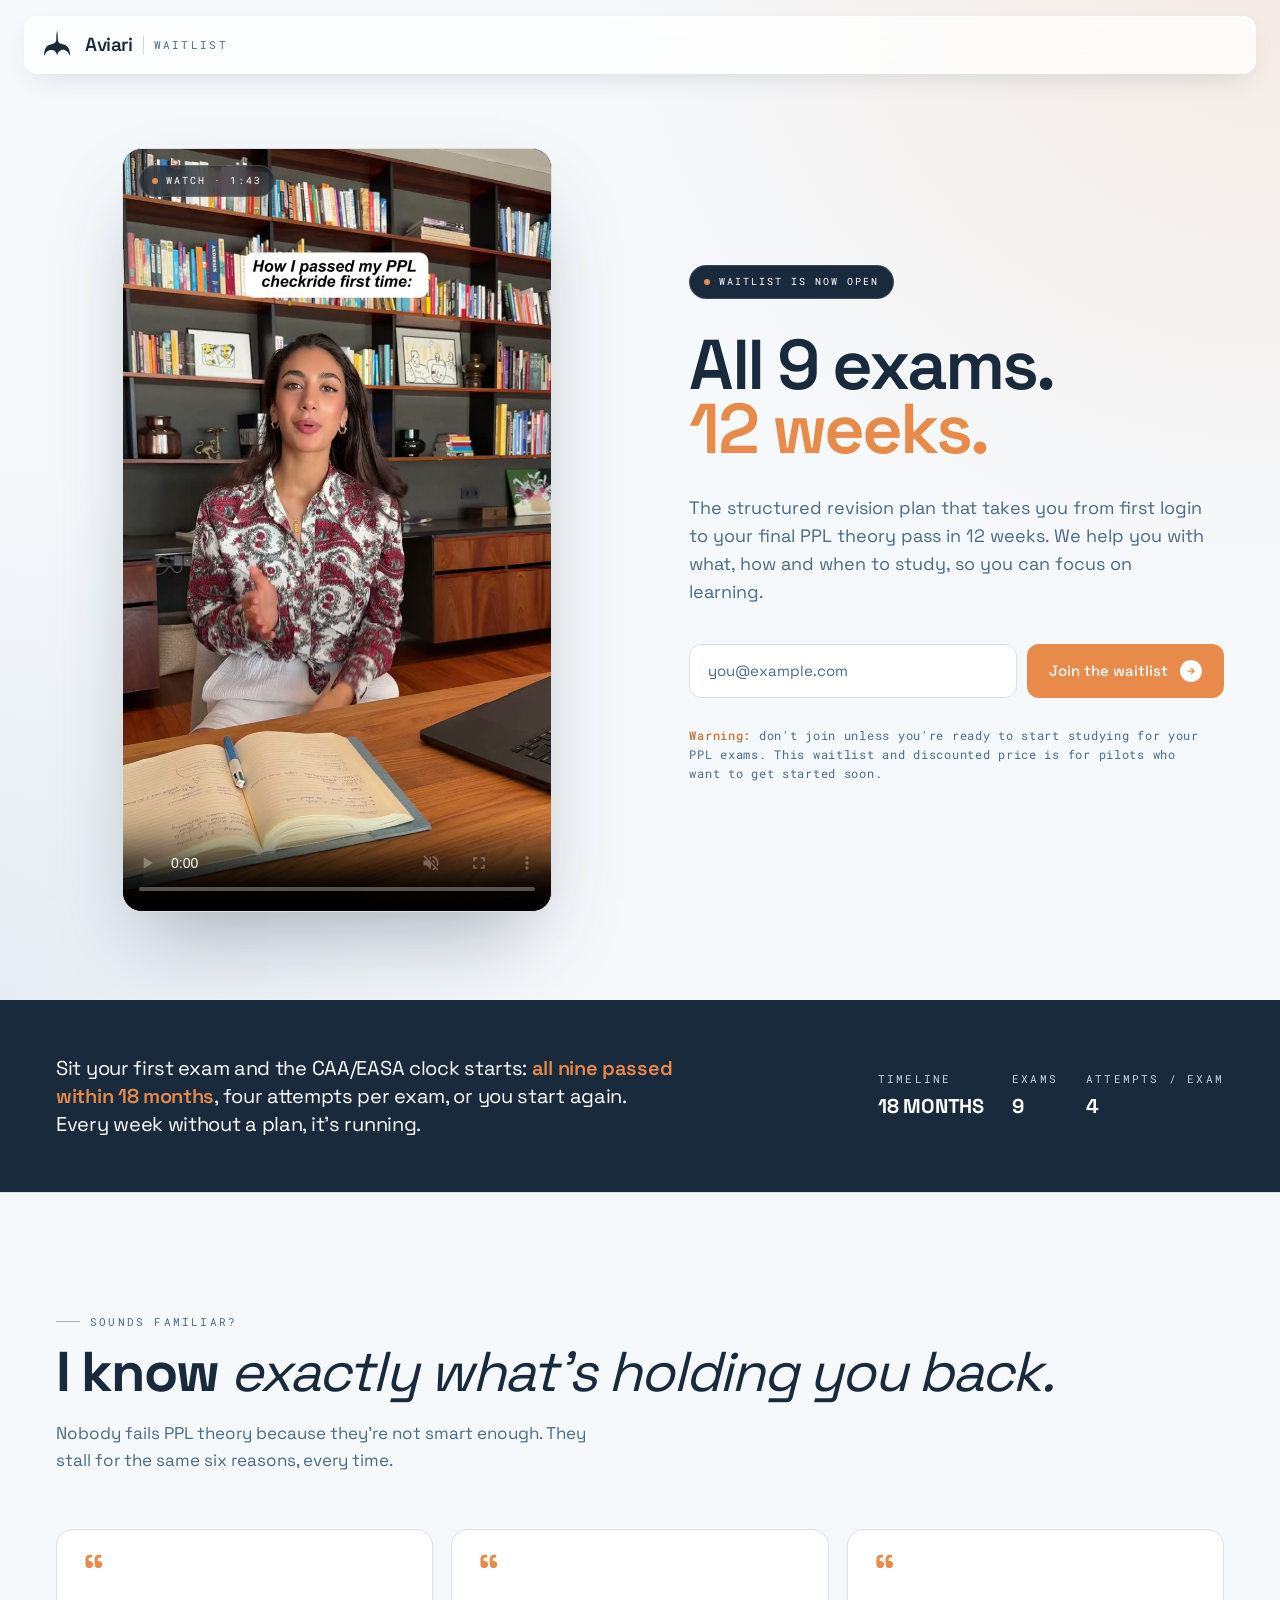
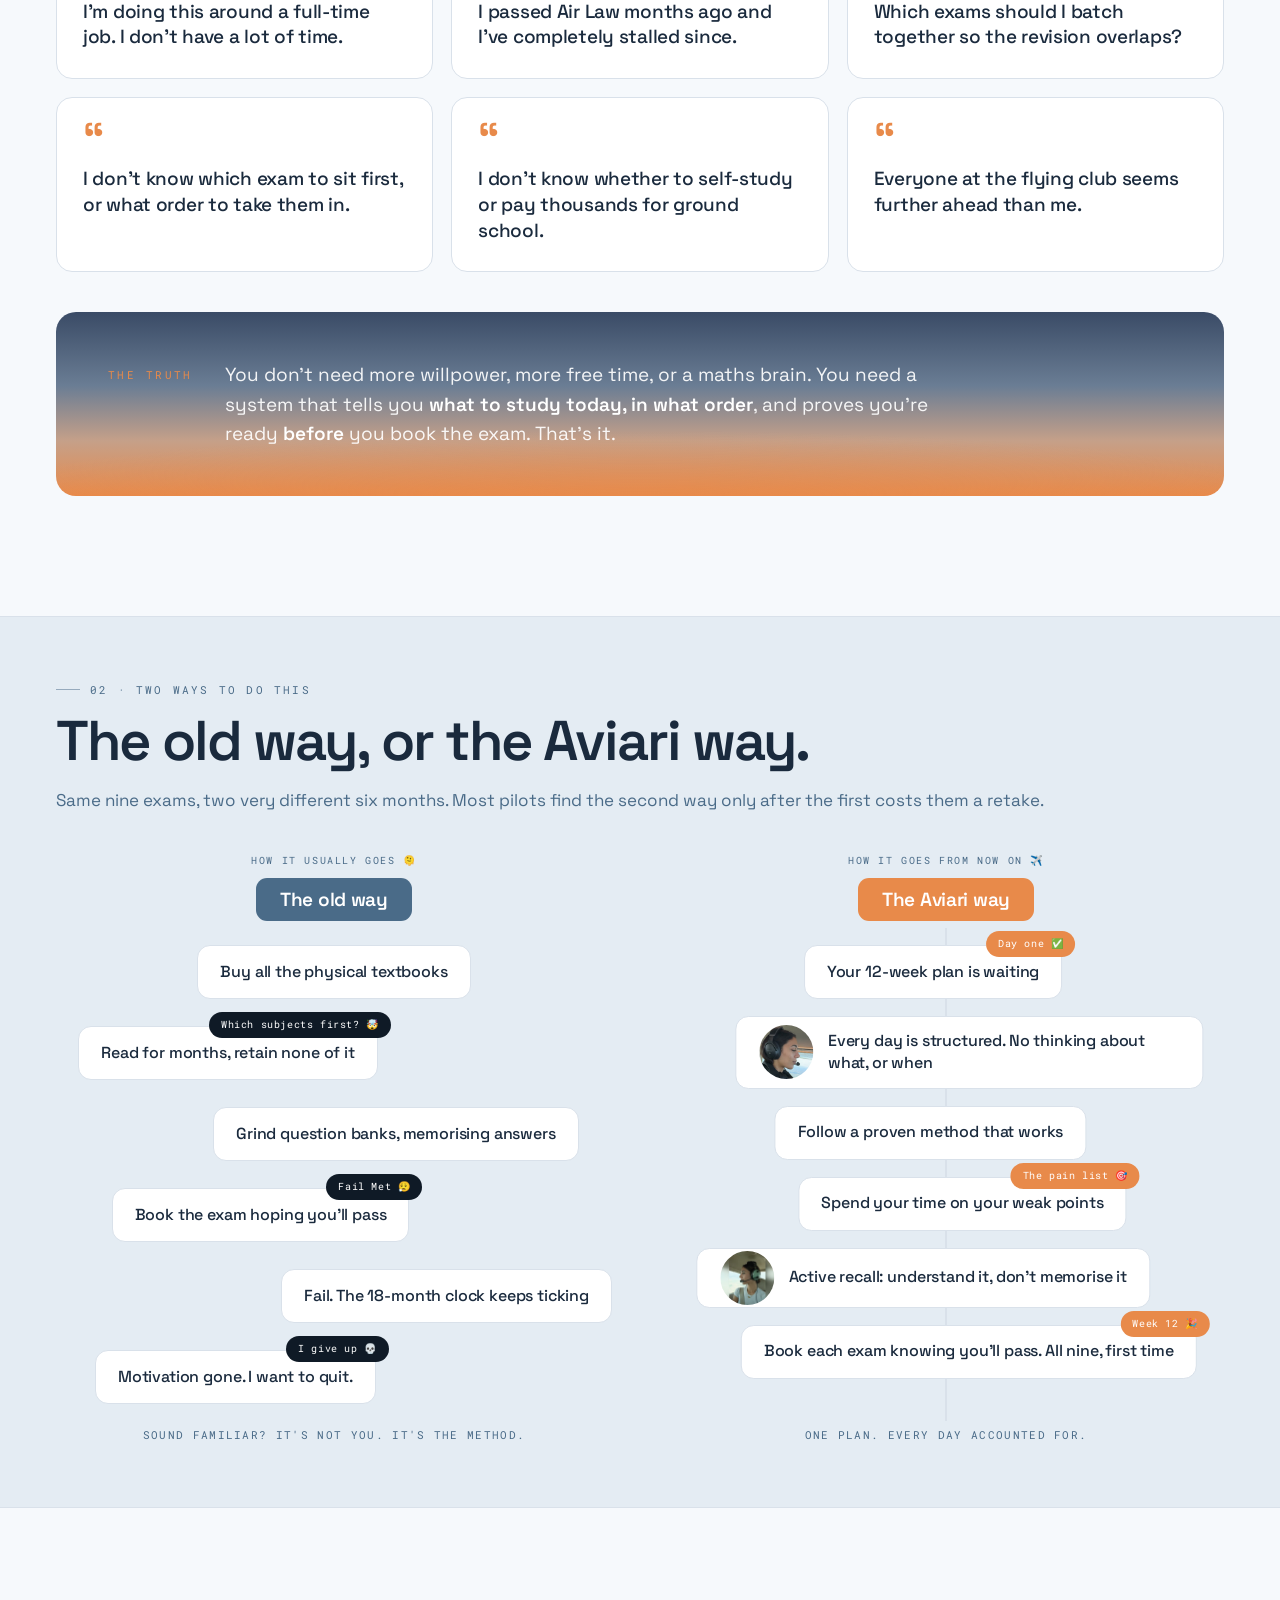
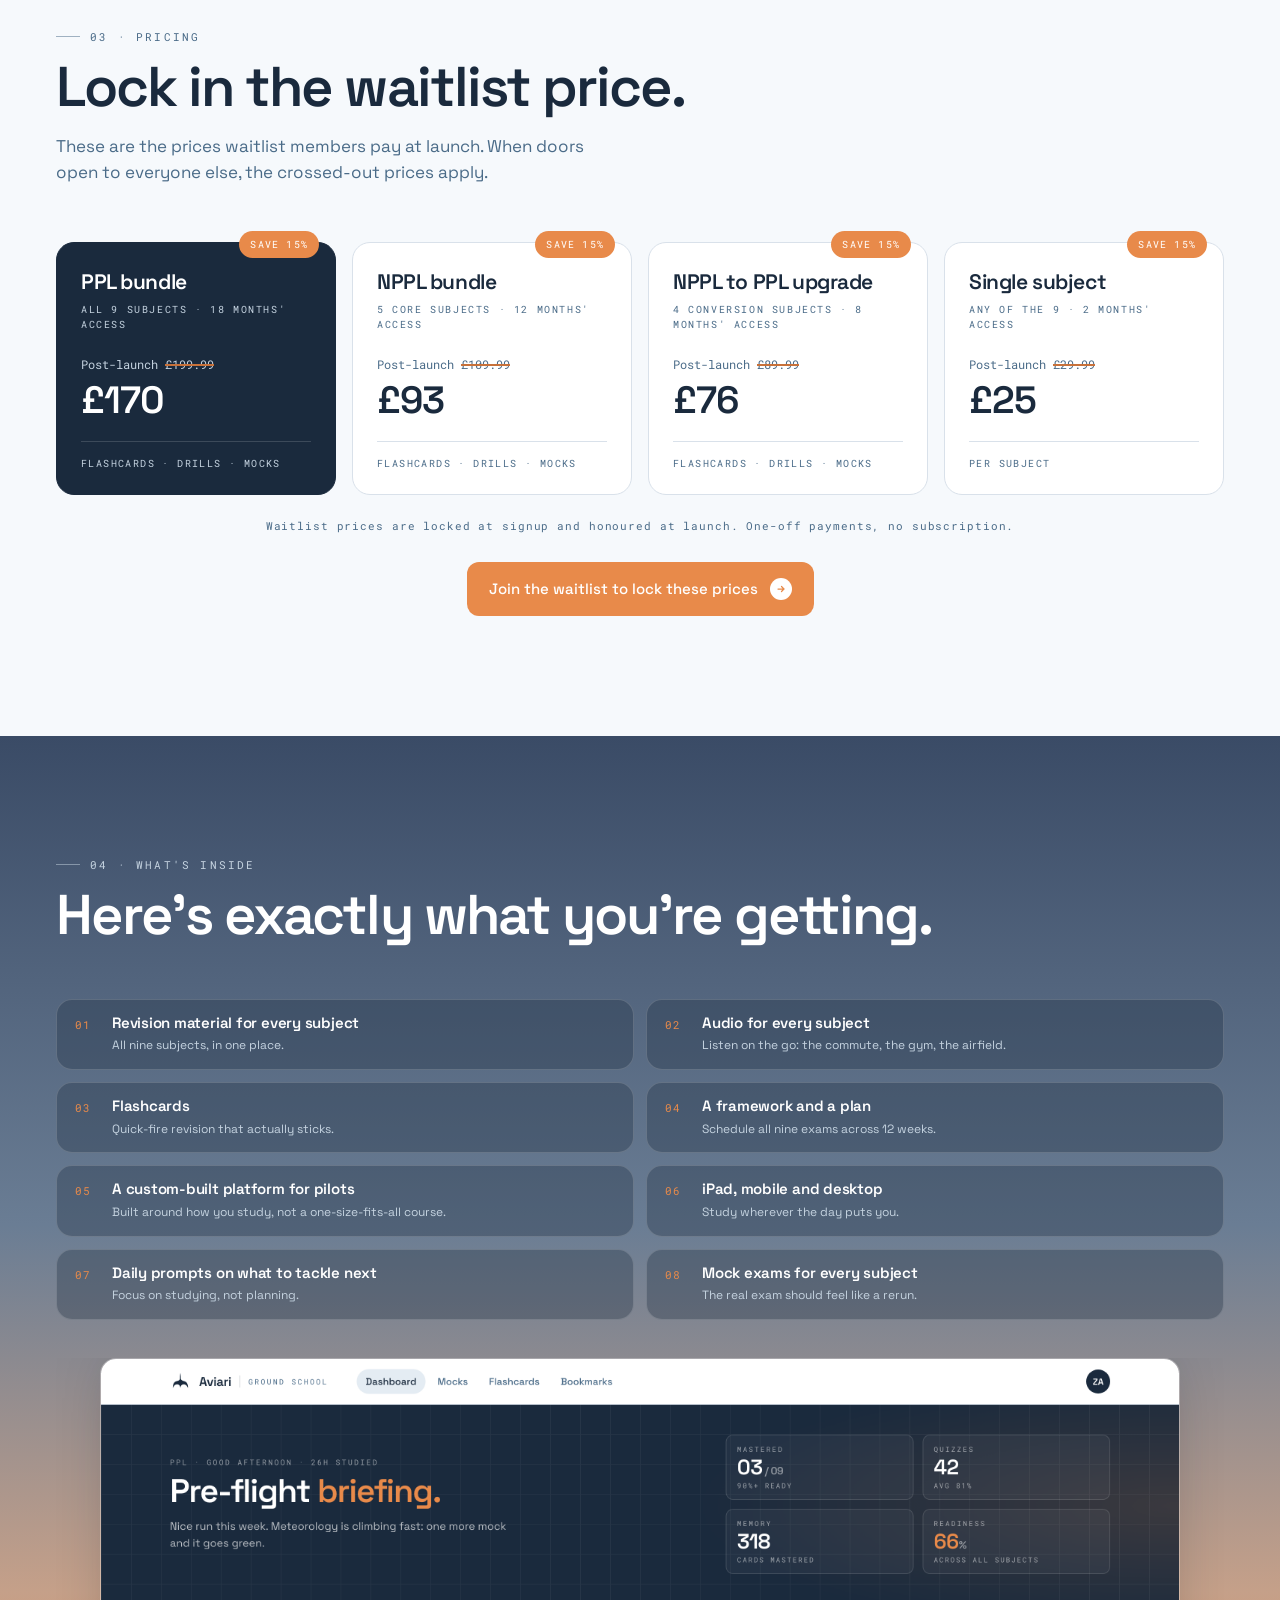
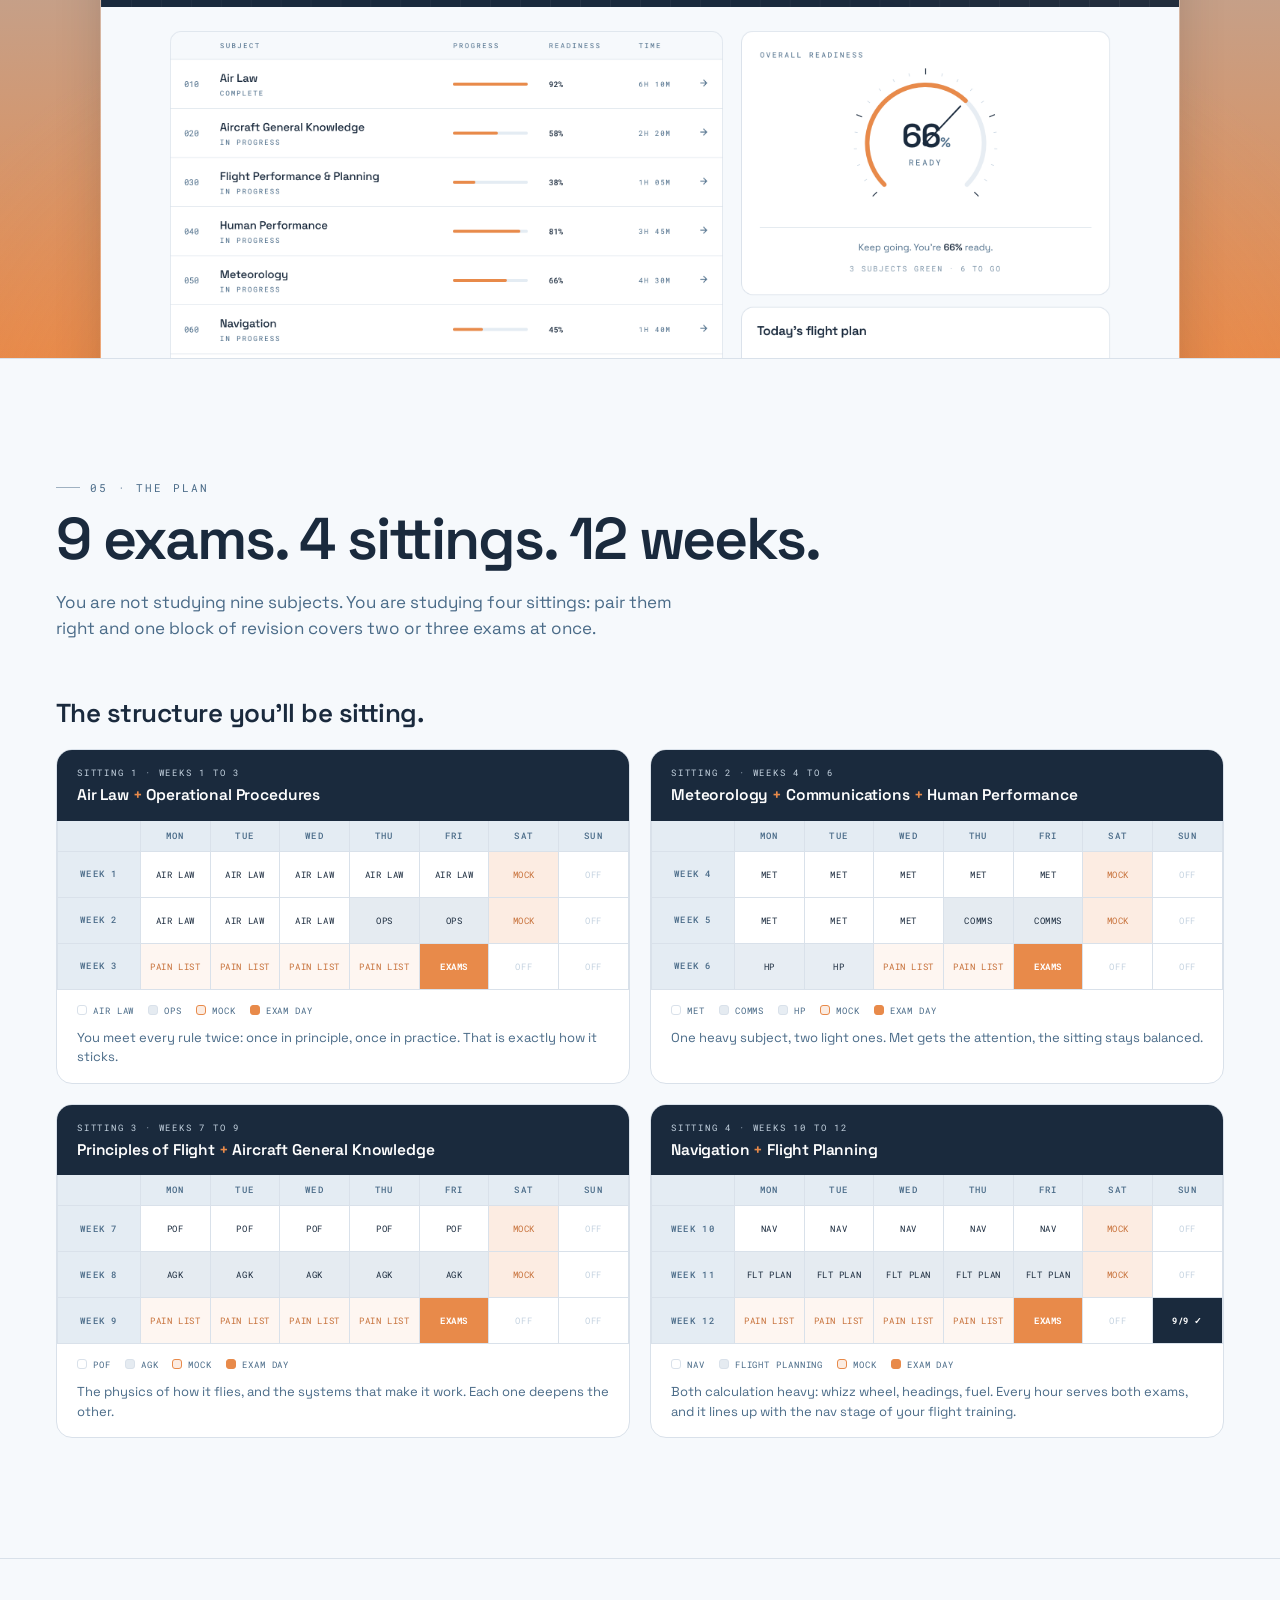
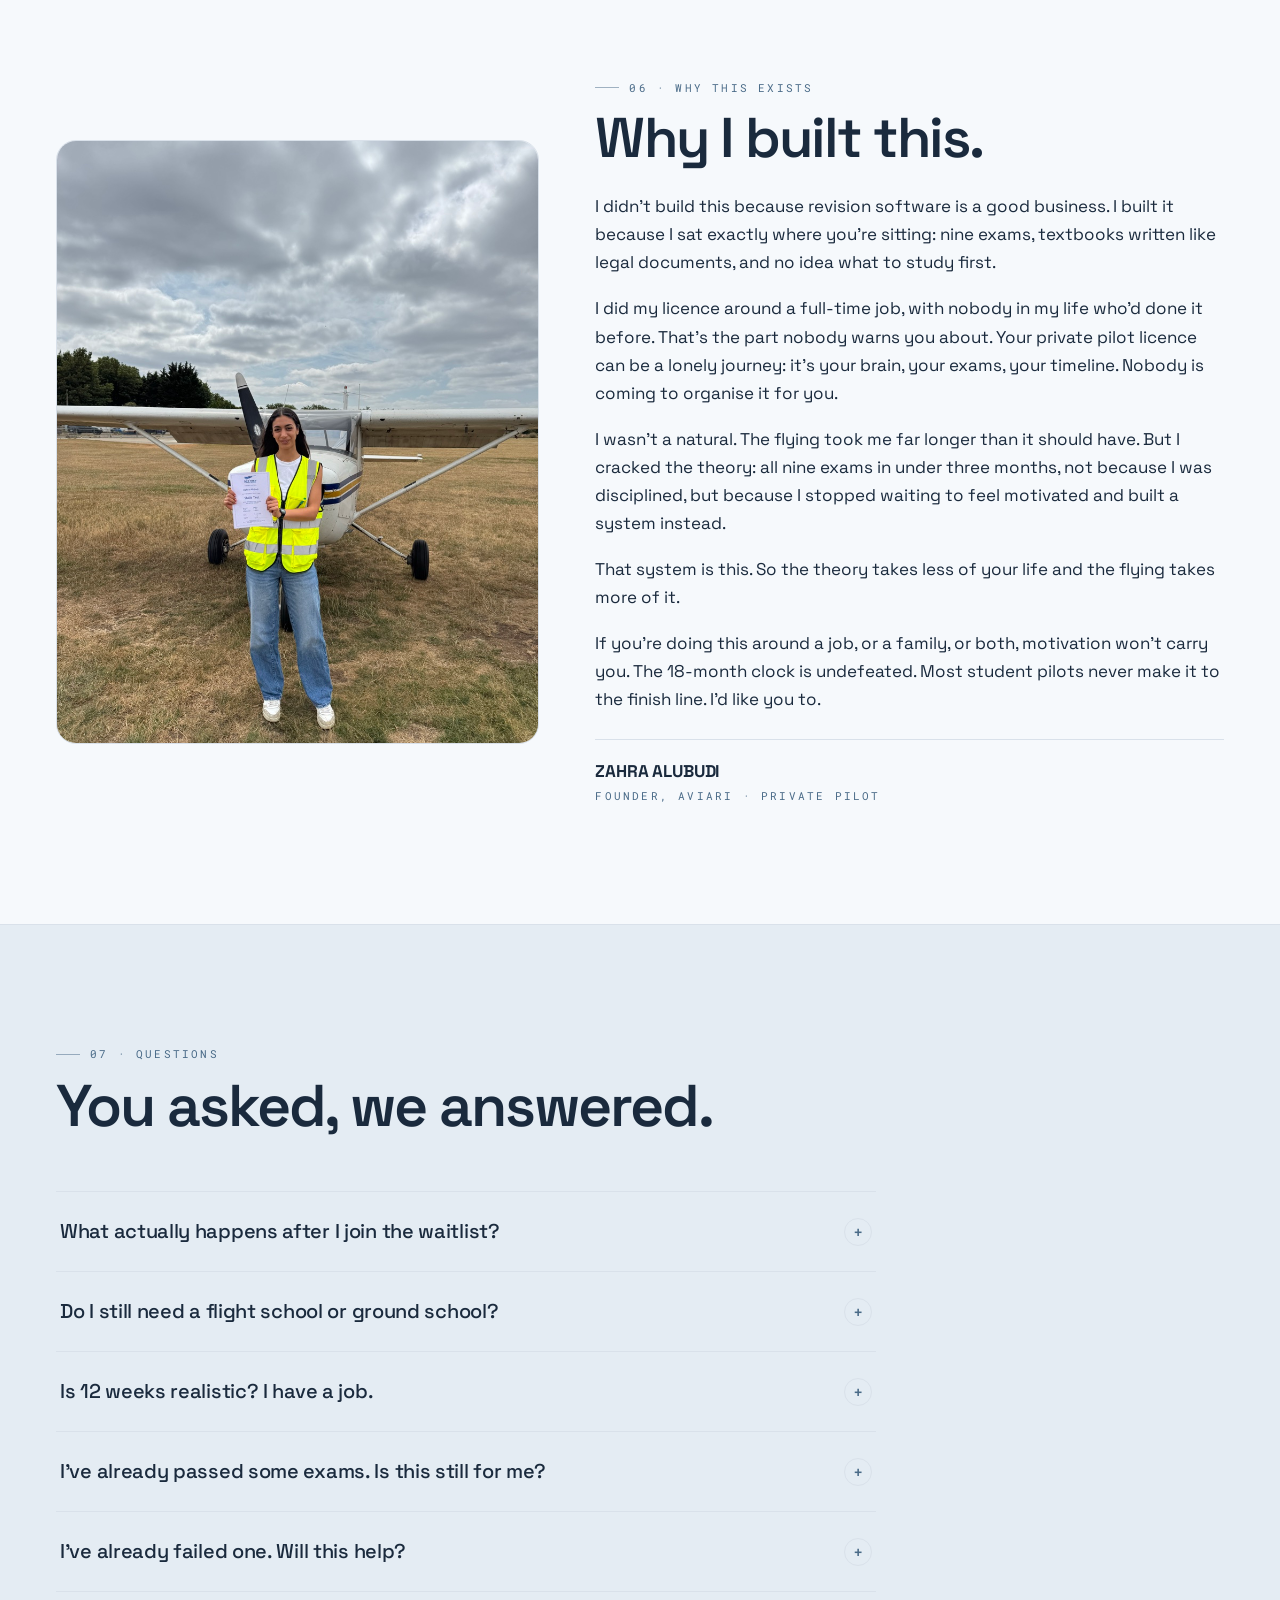
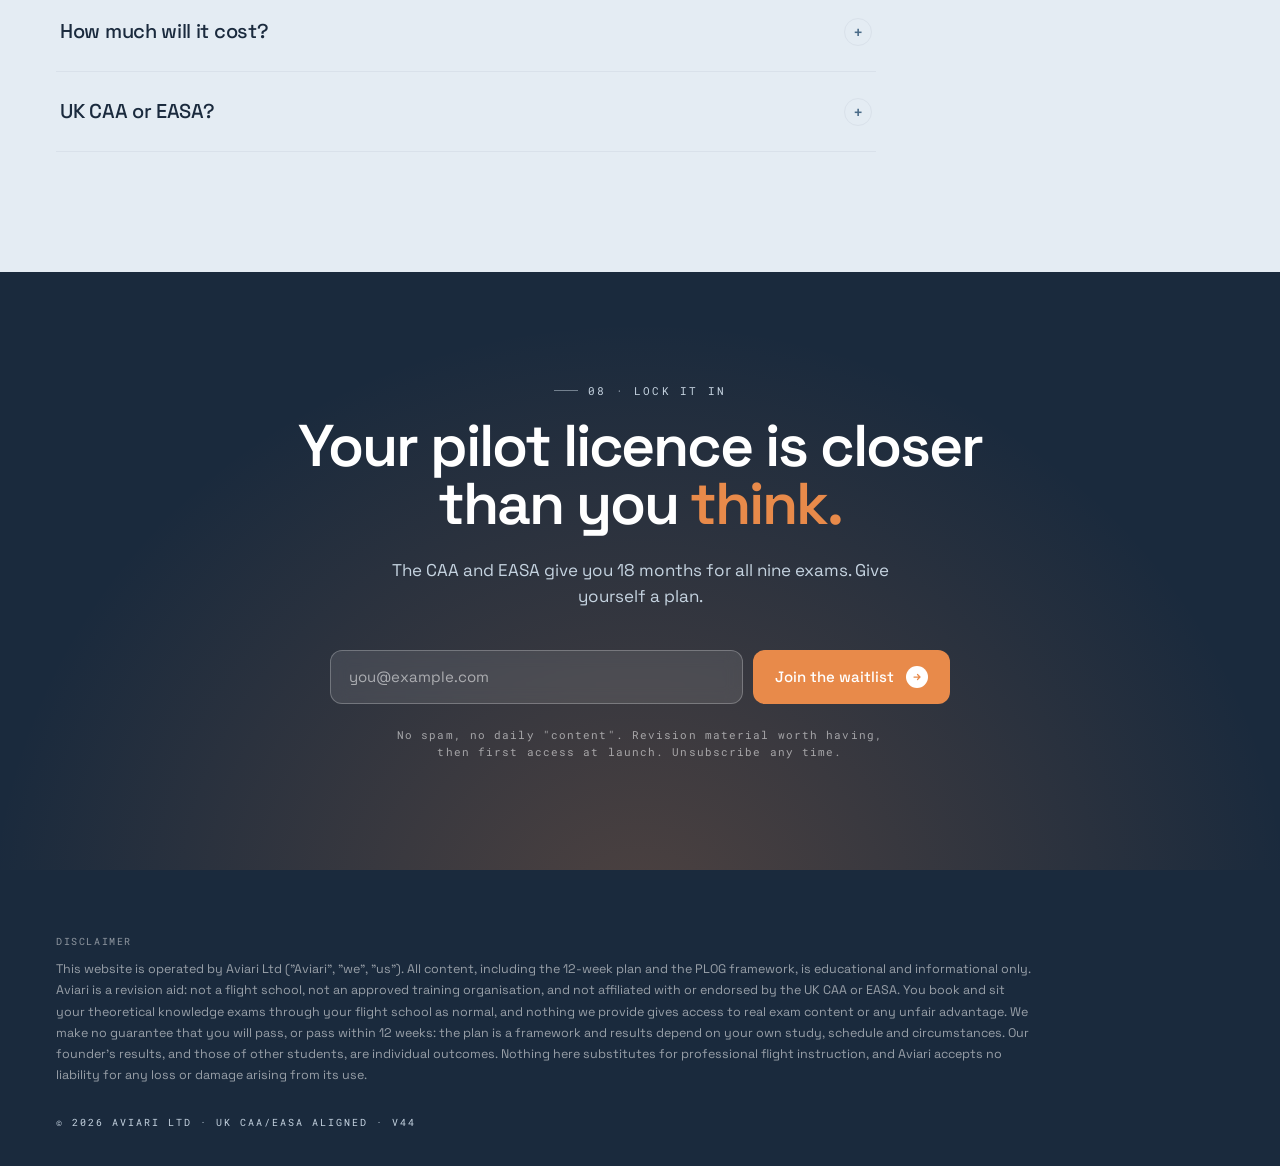
==== index.html @ 76894f2f "v44: live counter fetched from /api/waitlist/count Co-Authored-By: Claude Fable 5 <noreply@anthropic" ====
<!doctype html>
<html lang="en-GB">
<head>
<meta charset="utf-8"/>
<meta name="viewport" content="width=device-width,initial-scale=1"/>
<title>Aviari Waitlist · All 9 exams in 12 weeks</title>
<meta name="description" content="Join the Aviari waitlist. Pass all nine UK CAA PPL theory exams in twelve weeks with a structured plan. Founder pricing locked at signup."/>
<meta name="robots" content="noindex"/><!-- remove this line when you want the page discoverable -->
<link rel="preconnect" href="https://fonts.googleapis.com"/>
<link rel="preconnect" href="https://fonts.gstatic.com" crossorigin/>
<link href="https://fonts.googleapis.com/css2?family=Space+Grotesk:wght@400;500;600;700&family=Roboto+Mono:wght@400;500;700&display=swap" rel="stylesheet"/>
<link rel="stylesheet" href="landing.css"/>
<style>
  /* no sideways scroll, ever */
  html, body { overflow-x: hidden; max-width: 100%; }

  /* ---------------- Hero · video left, signup right · light ---------------- */
  .hero-w {
    position: relative;
    margin: -76px 0 0;
    background: var(--paper);
    overflow: hidden;
    color: var(--ink);
  }
  .hero-w::before {
    content:''; position: absolute; inset: 0;
    background: radial-gradient(ellipse 55% 65% at 100% -5%, rgba(232,138,74,0.14), transparent 100%);
    pointer-events: none;
  }
  .hero-w::after {
    content:''; position: absolute; inset: 0;
    background: radial-gradient(ellipse 50% 60% at -5% 105%, rgba(197,211,224,0.4), transparent 100%);
    pointer-events: none;
  }
  .hero-w .wrap {
    position: relative; z-index: 1;
    padding-top: 150px; padding-bottom: 88px;
    display: grid; grid-template-columns: 1.05fr 1fr;
    gap: 72px; align-items: center;
    min-height: 720px;
  }

  /* left · video */
  .hero-video {
    position: relative;
    border-radius: 20px; overflow: hidden;
    border: 1px solid var(--line);
    background: #0e1622;
    box-shadow: 0 40px 80px -24px rgba(26,42,61,0.35);
    aspect-ratio: 9 / 16;
    max-width: 430px;
    justify-self: center;
    width: 100%;
  }
  .hero-video video {
    width: 100%; height: 100%; object-fit: cover; display: block;
  }
  .hero-video .vtag {
    position: absolute; left: 16px; top: 16px; z-index: 2;
    font-family: var(--f-mono); font-size: 10px; letter-spacing: 0.2em; text-transform: uppercase;
    color: white; background: rgba(14,22,34,0.65);
    -webkit-backdrop-filter: blur(8px); backdrop-filter: blur(8px);
    border: 1px solid rgba(255,255,255,0.15);
    padding: 7px 12px; border-radius: 999px;
    display: inline-flex; align-items: center; gap: 8px;
  }
  .hero-video .vtag i {
    width: 6px; height: 6px; border-radius: 50%; background: var(--flare);
    animation: blink 1.4s infinite; display: inline-block;
  }

  /* right · copy + form · pill matches the video's "Watch" tag */
  .hero-copy .crumb, .crumb-m {
    color: white; background: var(--deep);
    border: 1px solid rgba(255,255,255,0.15);
    padding: 8px 14px; border-radius: 999px;
    font-family: var(--f-mono); font-size: 10px; letter-spacing: 0.2em; text-transform: uppercase;
    display: inline-flex; gap: 9px; align-items: center;
  }
  .hero-copy .crumb i, .crumb-m i {
    width: 6px; height: 6px; border-radius: 50%; background: var(--flare);
    animation: blink 1.4s infinite; display: inline-block;
  }
  .crumb-m { display: none; }
  @keyframes blink { 50% { opacity: 0.3; } }
  .hero-copy h1 {
    font-family: var(--f-display); font-weight: 600;
    font-size: clamp(48px, 5.5vw, 84px);
    line-height: 0.92; letter-spacing: -0.04em;
    margin: 34px 0 0; color: var(--deep);
    text-wrap: balance;
  }
  .hero-copy h1 .accent { color: var(--flare); }
  .hero-copy .sub {
    margin-top: 32px; max-width: 520px;
    font-size: 18px; line-height: 1.55; color: var(--dusty);
  }
  .hero-copy .filter-line {
    margin-top: 28px; max-width: 520px;
    font-family: var(--f-mono); font-size: 12px; letter-spacing: 0.06em;
    line-height: 1.6; color: var(--dusty);
  }
  .hero-copy .filter-line b { color: var(--flare-deep); font-weight: 500; }
  /* light-hero form overrides (base .wl-form styles are for the dark final CTA) */
  .hero-w .wl-form input[type=email], .hero-w .wl-form input[type=text], .hero-w .wl-form select {
    background: white; border-color: var(--line); color: var(--ink);
  }
  .hero-w .wl-form input::placeholder { color: var(--dusty); }
  .hero-w .wl-form input:focus, .hero-w .wl-form select:focus { border-color: var(--flare); background: white; }
  .hero-w .wl-form .ok { color: var(--success); }

  /* signup form */
  .wl-form { display: flex; gap: 10px; margin-top: 38px; max-width: 560px; flex-wrap: wrap; }
  .wl-form input[type=email], .wl-form input[type=text], .wl-form select {
    font-family: var(--f-display); font-size: 15px;
    padding: 15px 18px; border-radius: 12px; border: 1px solid rgba(255,255,255,0.25);
    background: rgba(255,255,255,0.1); color: white; min-width: 0;
    -webkit-backdrop-filter: blur(8px); backdrop-filter: blur(8px);
    outline: none; transition: border-color 180ms var(--ease-drift), background 180ms var(--ease-drift);
  }
  .wl-form input::placeholder { color: rgba(255,255,255,0.55); }
  .wl-form input:focus, .wl-form select:focus { border-color: var(--flare); background: rgba(255,255,255,0.16); }
  .wl-form input[type=email] { flex: 1 1 240px; }
  .wl-form .btn { border: none; cursor: pointer; }
  .wl-form .ok {
    display: none; flex-basis: 100%;
    font-family: var(--f-mono); font-size: 12px; letter-spacing: 0.08em;
    color: #9fd8b4; padding-top: 4px;
  }
  .hero-copy .count-line {
    margin-top: 38px; padding-top: 24px;
    border-top: 1px solid var(--line);
    font-family: var(--f-mono); font-size: 11px; letter-spacing: 0.18em; text-transform: uppercase;
    color: var(--dusty);
  }
  .hero-copy .count-line b {
    font-family: var(--f-display); font-size: 20px; letter-spacing: -0.01em;
    color: var(--flare-deep); font-weight: 600; margin-right: 8px;
  }

  .h2-oneline { white-space: nowrap; font-size: clamp(32px, 4.6vw, 64px); }
  @media (max-width: 700px) {
    .h2-oneline { white-space: normal; font-size: clamp(34px, 9vw, 44px); }
    .faq-oneline { white-space: nowrap !important; font-size: clamp(24px, 8vw, 34px) !important; }
    .nav { display: none; }
    .hero-w .wrap { padding-top: 28px; }
    .hero-video .vtag { display: none; }
    .cta-wl { padding: 76px 0; }
    .cta-wl h2 { font-size: 33px; letter-spacing: -0.03em; line-height: 1.08; }
    .cta-wl h2 br { display: none; }
    .cta-wl p { font-size: 15px; margin-top: 18px; }
  }

  /* ---------------- Clock strip ---------------- */
  .clock {
    background: var(--deep); color: white; padding: 34px 0;
  }
  .clock .row { display: flex; gap: 40px; align-items: center; flex-wrap: wrap; justify-content: space-between; }
  .clock .msg { font-family: var(--f-display); font-size: 20px; letter-spacing: -0.015em; max-width: 620px; line-height: 1.4; }
  .clock .msg b { color: var(--flare); font-weight: 600; }
  .clock .rule {
    font-family: var(--f-mono); font-size: 11px; letter-spacing: 0.2em; text-transform: uppercase;
    color: var(--mist); display: flex; gap: 28px; flex-wrap: wrap;
  }
  .clock .rule b { color: white; font-family: var(--f-display); font-size: 20px; letter-spacing: -0.01em; display: block; margin-top: 4px; }

  /* ---------------- Objections ---------------- */
  .fears { display: grid; grid-template-columns: repeat(3, 1fr); gap: 18px; }
  .fear {
    background: white; border: 1px solid var(--line); border-radius: 16px;
    padding: 28px 26px;
    font-family: var(--f-display); font-size: 19px; font-weight: 500;
    letter-spacing: -0.015em; line-height: 1.35; color: var(--deep);
    position: relative;
  }
  .fear::before {
    content: '“'; display: block;
    font-size: 44px; line-height: 0.6; color: var(--flare);
    margin-bottom: 14px; font-weight: 600;
  }
  .truth {
    margin-top: 40px;
    background:
      radial-gradient(ellipse 90% 65% at 50% 110%, rgba(232,138,74,0.55), transparent 70%),
      linear-gradient(180deg, #3a4b66 0%, #6a7d94 40%, #c5a089 70%, #e88a4a 100%);
    border-radius: 20px;
    padding: 48px 52px; color: white;
    display: grid; grid-template-columns: auto 1fr; gap: 32px; align-items: start;
    position: relative; overflow: hidden;
  }

  .truth .tag { font-family: var(--f-mono); font-size: 11px; letter-spacing: 0.22em; color: var(--flare); text-transform: uppercase; white-space: nowrap; padding-top: 6px; }
  .truth p { margin: 0; font-size: 19px; line-height: 1.55; color: rgba(255,255,255,0.92); max-width: 760px; position: relative; z-index: 1; }
  .truth p b { color: white; font-weight: 600; }

  /* ---------------- 12-week plan ---------------- */
  .plan { background: white; border: 1px solid var(--line); border-radius: 20px; overflow: hidden; }
  .plan .phead {
    display: flex; justify-content: space-between; align-items: center;
    padding: 22px 30px; border-bottom: 1px solid var(--line);
    font-family: var(--f-mono); font-size: 11px; letter-spacing: 0.2em; text-transform: uppercase; color: var(--dusty);
  }
  .plan .phead .o { color: var(--flare-deep); }
  .plan .rows { display: flex; flex-direction: column; }
  .plan .prow {
    display: grid; grid-template-columns: 130px 1fr auto; gap: 24px; align-items: center;
    padding: 20px 30px; border-top: 1px solid var(--line);
  }
  .plan .prow:first-child { border-top: none; }
  .plan .wk { font-family: var(--f-mono); font-size: 11px; letter-spacing: 0.18em; text-transform: uppercase; color: var(--flare-deep); }
  .plan .what { font-family: var(--f-display); font-size: 19px; font-weight: 500; letter-spacing: -0.015em; color: var(--deep); }
  .plan .what span { color: var(--dusty); font-weight: 400; font-size: 15px; display: block; margin-top: 2px; }
  .plan .exams { font-family: var(--f-mono); font-size: 10px; letter-spacing: 0.16em; text-transform: uppercase; color: var(--dusty); display: flex; gap: 8px; flex-wrap: wrap; justify-content: flex-end; }
  .plan .exams i {
    font-style: normal; padding: 6px 10px; border: 1px solid var(--line); border-radius: 999px;
  }
  .plan .exams i.pass { background: rgba(232,138,74,0.1); border-color: var(--flare); color: var(--flare-deep); }

  /* ---------------- Unlocks ---------------- */
  .unlock-head { max-width: 640px; }
  .progress-track {
    margin: 40px 0 28px; height: 8px; border-radius: 4px; background: var(--line);
    position: relative; overflow: visible;
  }
  .progress-track .fill {
    position: absolute; left: 0; top: 0; height: 100%; border-radius: 4px;
    background: linear-gradient(90deg, var(--flare-deep), var(--flare));
    transition: width 600ms var(--ease-settle);
  }
  .unlocks { display: grid; grid-template-columns: repeat(4, 1fr); gap: 16px; }
  .unlock {
    background: white; border: 1px solid var(--line); border-radius: 16px;
    padding: 24px 22px; display: flex; flex-direction: column; gap: 10px; min-height: 190px;
  }
  .unlock .at { font-family: var(--f-mono); font-size: 11px; letter-spacing: 0.2em; text-transform: uppercase; color: var(--flare-deep); display: flex; align-items: center; gap: 10px; }
  .unlock .at::before { content:''; width: 22px; height: 1px; background: var(--flare); }
  .unlock h3 { font-size: 20px; letter-spacing: -0.02em; margin: 0; }
  .unlock p { color: var(--dusty); font-size: 14px; line-height: 1.5; margin: 0; flex: 1; }
  .unlock .st {
    font-family: var(--f-mono); font-size: 10px; letter-spacing: 0.16em; text-transform: uppercase;
    padding-top: 12px; border-top: 1px solid var(--line); color: var(--dusty);
  }
  .unlock.hit { border-color: var(--flare); }
  .unlock.hit .st { color: var(--flare-deep); }
  .unlock-note {
    margin-top: 24px; font-family: var(--f-mono); font-size: 12px; letter-spacing: 0.04em;
    color: var(--dusty); line-height: 1.6;
  }

  /* ---------------- Founder note ---------------- */
  .founder {
    display: grid; grid-template-columns: 1fr 1.3fr; gap: 56px; align-items: center;
  }
  .founder .photo {
    border-radius: 20px; overflow: hidden; border: 1px solid var(--line);
    box-shadow: var(--e4); aspect-ratio: 4/5; background: var(--haze);
  }
  .founder .photo img { width: 100%; height: 100%; object-fit: cover; display: block; }
  .founder .note p { color: var(--deep); font-size: 17px; line-height: 1.65; margin: 0 0 18px; }
  .founder .note p.dim { color: var(--dusty); }
  .founder .sig {
    font-family: var(--f-mono); font-size: 11px; letter-spacing: 0.2em; text-transform: uppercase;
    color: var(--dusty); margin-top: 26px; padding-top: 18px; border-top: 1px solid var(--line);
  }
  .founder .sig b { color: var(--deep); display: block; font-family: var(--f-display); font-size: 17px; letter-spacing: -0.01em; margin-bottom: 3px; }

  /* ---------------- What you're getting · sunset gradient from MPA design system ---------------- */
  .s-dark.s-sunset {
    background:
      radial-gradient(ellipse 90% 65% at 50% 110%, rgba(232,138,74,0.55), transparent 70%),
      linear-gradient(180deg, #3a4b66 0%, #6a7d94 40%, #c5a089 70%, #e88a4a 100%);
    border-top: none;
  }
  .s-dark.s-sunset .get {
    background: rgba(26,42,61,0.32);
    border-color: rgba(255,255,255,0.16);
  }
  .gets { display: grid; grid-template-columns: 1fr 1fr; gap: 18px 20px; }
  .get {
    display: flex; gap: 20px; align-items: flex-start;
    background: rgba(255,255,255,0.04); border: 1px solid rgba(255,255,255,0.1);
    border-radius: 16px; padding: 28px 28px 26px;
  }
  .get .gn { font-family: var(--f-mono); font-size: 12px; letter-spacing: 0.14em; color: var(--flare); padding-top: 5px; flex-shrink: 0; }
  .get .gt {
    font-family: var(--f-display); font-size: 20px; font-weight: 600;
    letter-spacing: -0.015em; line-height: 1.25; color: white; margin: 0 0 9px;
  }
  .get p { margin: 0; color: var(--mist); font-size: 14.5px; line-height: 1.55; }

  /* what's-inside ALT B: blocks then a bottom-cropped image peek */
  .peek-section { padding-bottom: 0 !important; }
  .peek-section .gets { gap: 12px; }
  .peek-section .get { padding: 14px 18px; }
  .peek-section .get .gt { font-size: 15px; margin-bottom: 4px; }
  .peek-section .get p { font-size: 12px; }
  .peek-section .get .gn { font-size: 10.5px; padding-top: 3px; }
  .peek { margin-top: 38px; height: 600px; overflow: hidden; }
  .peek img {
    display: block; width: 100%; max-width: 1080px; margin: 0 auto;
    border-radius: 16px 16px 0 0; border: 1px solid rgba(255,255,255,0.25); border-bottom: none;
    box-shadow: 0 -20px 60px -30px rgba(15,26,38,0.5);
  }

  /* ---------------- Waitlist pricing ---------------- */
  .prices { display: grid; grid-template-columns: repeat(4, 1fr); gap: 16px; }
  .price-card {
    background: white; border: 1px solid var(--line); border-radius: 18px;
    padding: 26px 24px 22px; display: flex; flex-direction: column; gap: 4px;
    position: relative;
  }
  .price-card .off {
    position: absolute; top: -12px; right: 16px;
    font-family: var(--f-mono); font-size: 10px; letter-spacing: 0.12em; text-transform: uppercase;
    background: var(--flare); color: white; padding: 6px 11px; border-radius: 999px;
    box-shadow: var(--e2);
  }
  .price-card h3 { font-size: 21px; letter-spacing: -0.02em; margin: 0; }
  .price-card .who { font-family: var(--f-mono); font-size: 10px; letter-spacing: 0.16em; text-transform: uppercase; color: var(--dusty); margin-top: 4px; }
  .price-card .was {
    margin-top: 18px; font-family: var(--f-mono); font-size: 12px; color: var(--dusty);
  }
  .price-card .was s { text-decoration-color: var(--flare-deep); text-decoration-thickness: 1.5px; }
  .price-card .now { font-family: var(--f-display); font-weight: 600; font-size: 38px; letter-spacing: -0.03em; color: var(--deep); line-height: 1; margin-top: 4px; }
  .price-card .now span { font-size: 16px; color: var(--dusty); font-weight: 500; }
  .price-card .now-l { font-family: var(--f-mono); font-size: 9.5px; letter-spacing: 0.18em; text-transform: uppercase; color: var(--flare-deep); margin-top: 6px; }
  .price-card .meta {
    margin-top: 18px; padding-top: 14px; border-top: 1px solid var(--line);
    font-family: var(--f-mono); font-size: 10px; letter-spacing: 0.14em; text-transform: uppercase; color: var(--dusty);
  }
  .price-card.feat { background: var(--deep); border-color: var(--deep); }
  .price-card.feat h3, .price-card.feat .now { color: white; }
  .price-card.feat .who, .price-card.feat .was, .price-card.feat .meta { color: var(--mist); }
  .price-card.feat .meta { border-top-color: rgba(255,255,255,0.15); }
  .price-card.feat .now span { color: var(--mist); }
  .prices-note {
    margin-top: 22px; text-align: center;
    font-family: var(--f-mono); font-size: 11px; letter-spacing: 0.08em; color: var(--dusty); line-height: 1.7;
  }
  .prices-cta { display: flex; justify-content: center; margin-top: 26px; }

  /* ---------------- FAQ ---------------- */
  .faq-list { max-width: 820px; }
  .faq-list details {
    border-top: 1px solid var(--line); padding: 0;
  }
  .faq-list details:last-child { border-bottom: 1px solid var(--line); }
  .faq-list summary {
    cursor: pointer; list-style: none;
    display: flex; justify-content: space-between; align-items: center; gap: 24px;
    padding: 24px 4px;
    font-family: var(--f-display); font-size: 20px; font-weight: 500; letter-spacing: -0.015em; color: var(--deep);
  }
  .faq-list summary::-webkit-details-marker { display: none; }
  .faq-list summary .x {
    flex-shrink: 0; width: 28px; height: 28px; border-radius: 50%;
    border: 1px solid var(--line); display: grid; place-items: center;
    font-family: var(--f-mono); font-size: 14px; color: var(--dusty);
    transition: transform 200ms var(--ease-snap);
  }
  .faq-list details[open] summary .x { transform: rotate(45deg); border-color: var(--flare); color: var(--flare-deep); }
  .faq-list .a { padding: 0 4px 26px; color: var(--dusty); font-size: 15px; line-height: 1.65; max-width: 700px; }
  .faq-list .a b { color: var(--deep); }

  /* ---------------- Photo placeholder squares ---------------- */
  /* EDIT ME: every .ph is a slot for a real photo of a real person.
     Replace the whole <div class="ph">…</div> with <img src="…"> when you have the shot. */
  .ph {
    background: repeating-linear-gradient(45deg, var(--haze), var(--haze) 14px, #edf2f8 14px, #edf2f8 28px);
    border: 1.5px dashed var(--mist); border-radius: 12px;
    display: grid; place-items: center; text-align: center;
    color: var(--dusty); font-family: var(--f-mono); font-size: 10px;
    letter-spacing: 0.14em; text-transform: uppercase;
    padding: 14px; line-height: 1.8;
  }
  .ph.dark {
    background: repeating-linear-gradient(45deg, rgba(255,255,255,0.05), rgba(255,255,255,0.05) 14px, rgba(255,255,255,0.09) 14px, rgba(255,255,255,0.09) 28px);
    border-color: rgba(255,255,255,0.3); color: rgba(255,255,255,0.6);
  }
  .ava {
    width: 44px; height: 44px; border-radius: 50%; flex-shrink: 0;
    border: 1.5px dashed var(--mist); background: var(--haze);
    display: grid; place-items: center;
    font-family: var(--f-mono); font-size: 8px; letter-spacing: 0.1em;
    color: var(--dusty); text-transform: uppercase;
  }

  /* ---------------- Old way vs the plan ---------------- */
  .ways { display: grid; grid-template-columns: 1fr 1fr; gap: 56px; align-items: stretch; }
  .way { display: flex; flex-direction: column; }
  /* pill row: caption above pill, both centred, fixed structure so columns align */
  .way .pillrow {
    display: flex; flex-direction: column; justify-content: flex-end; align-items: center; gap: 10px;
    height: 68px; margin-bottom: 24px; text-align: center;
  }
  .way .pillcap {
    font-family: var(--f-mono); font-size: 10px; letter-spacing: 0.16em; text-transform: uppercase;
    color: var(--dusty);
  }
  .way .pill {
    display: inline-flex; align-items: center;
    height: 46px; padding: 0 24px; border-radius: 11px;
    font-family: var(--f-display); font-size: 19px; font-weight: 600; letter-spacing: -0.015em;
    color: white; white-space: nowrap;
  }
  .way.old .pill { background: var(--dusty); }
  .way.new .pill { background: var(--flare); }
  .way .bubbles {
    position: relative; display: flex; flex-direction: column; gap: 17px;
    flex: 1;
  }
  /* old column: extra air so the floating tags never kiss the bubble above */
  .way.old .bubbles { gap: 27px; }
  /* the timeline spine that strings the Aviari messages together */
  .way.new .bubbles::before {
    content:''; position: absolute; left: 50%; top: -17px; bottom: -17px; width: 2px;
    background: var(--line); transform: translateX(-50%);
  }
  /* text-message bubbles: width follows the text, like a chat thread */
  .bubble {
    background: white; border: 1px solid var(--line); border-radius: 13px;
    min-height: 54px; padding: 13px 22px; box-shadow: var(--e1);
    font-family: var(--f-display); font-size: 16px; font-weight: 500;
    letter-spacing: -0.01em; line-height: 1.4; color: var(--deep);
    width: fit-content; max-width: 84%; position: relative;
    display: flex; align-items: center; gap: 13px;
  }
  /* old column: scattered, like a mess of half-finished starts */
  .way.old .bubble:nth-child(1) { align-self: center; }
  .way.old .bubble:nth-child(2) { align-self: flex-start; margin-left: 4%; }
  .way.old .bubble:nth-child(3) { align-self: flex-end; margin-right: 6%; }
  .way.old .bubble:nth-child(4) { align-self: flex-start; margin-left: 10%; }
  .way.old .bubble:nth-child(5) { align-self: flex-end; }
  .way.old .bubble:nth-child(6) { align-self: flex-start; margin-left: 7%; }
  /* new column: strung on the spine, drifting like a chat thread */
  .way.new .bubble { align-self: center; z-index: 1; }
  .way.new .bubble:nth-child(odd) { transform: translateX(-5%); }
  .way.new .bubble:nth-child(even) { transform: translateX(5%); }
  .bubble .tag {
    position: absolute; top: -15px; right: -14px;
    background: var(--ink); color: white;
    font-family: var(--f-mono); font-size: 10px; letter-spacing: 0.06em;
    padding: 6px 12px; border-radius: 999px; white-space: nowrap; font-weight: 400;
    box-shadow: var(--e2);
  }
  .bubble .tag.g { background: var(--flare); }
  img.ava { width: 56px; height: 56px; margin: -12px 0; object-fit: cover; border: 1.5px solid white; box-shadow: var(--e2); border-radius: 50%; flex-shrink: 0; }
  .way .cap {
    margin-top: 22px; font-family: var(--f-mono); font-size: 11px; letter-spacing: 0.12em;
    text-transform: uppercase; color: var(--dusty); text-align: center;
  }
  /* ---------------- The 12-week sitting calendar (PLOG) ---------------- */
  .plog-cap {
    margin: 0 0 22px; font-family: var(--f-mono); font-size: 11px; letter-spacing: 0.14em;
    text-transform: uppercase; color: var(--flare-deep);
  }
  .cal-grid { display: grid; grid-template-columns: 1fr 1fr; gap: 20px; }
  .cal {
    background: white; border: 1px solid var(--line); border-radius: 16px;
    overflow: hidden; box-shadow: var(--e2);
  }
  .cal-top { background: var(--deep); color: white; padding: 16px 20px 15px; }
  .cal-top .wkr { font-family: var(--f-mono); font-size: 9px; letter-spacing: 0.2em; text-transform: uppercase; color: var(--mist); }
  .cal-top .m { font-family: var(--f-display); font-size: 15.5px; font-weight: 600; letter-spacing: -0.01em; margin-top: 5px; line-height: 1.35; }
  .cal-top .m span { color: var(--flare); }
  .cal table { width: 100%; border-collapse: collapse; table-layout: fixed; }
  .cal th {
    background: var(--haze); font-family: var(--f-mono); font-weight: 500;
    font-size: 9px; letter-spacing: 0.14em; text-transform: uppercase; color: var(--dusty);
    padding: 8px 0; border: 1px solid var(--line); border-top: none;
  }
  .cal th.wkh { width: 14.5%; }
  .cal td {
    border: 1px solid var(--line); height: 46px; vertical-align: middle;
    padding: 4px 3px; text-align: center;
    font-family: var(--f-mono); font-size: 8.5px; letter-spacing: 0.07em;
    text-transform: uppercase; color: var(--deep); overflow: hidden;
  }
  .cal td.sa { background: var(--info-bg); }
  .cal td.sb { background: rgba(197,211,224,0.45); }
  .cal td.sc { background: #e7edf3; }
  .cal td.grill { background: rgba(232,138,74,0.08); color: var(--flare-deep); }
  .cal td.mock { background: rgba(232,138,74,0.16); color: var(--flare-deep); }
  .cal td.exam { background: var(--flare); color: white; font-weight: 700; }
  .cal td.done { background: var(--deep); color: white; font-weight: 700; }
  .cal td.off { color: var(--mist); }
  .cal-foot { padding: 14px 20px 16px; display: flex; flex-direction: column; gap: 10px; }
  .cal-foot .legend {
    display: flex; gap: 14px; flex-wrap: wrap;
    font-family: var(--f-mono); font-size: 9px; letter-spacing: 0.1em; text-transform: uppercase; color: var(--dusty);
  }
  .legend i {
    width: 10px; height: 10px; border-radius: 3px; display: inline-block;
    margin-right: 6px; vertical-align: -1px; border: 1px solid var(--line);
  }
  .legend .la { background: var(--info-bg); }
  .legend .lb { background: rgba(197,211,224,0.45); }
  .legend .lc { background: #e7edf3; }
  .legend .lm { background: rgba(232,138,74,0.16); border-color: var(--flare); }
  .legend .le { background: var(--flare); border-color: var(--flare); }
  .cal-foot .why { color: var(--dusty); font-size: 13px; line-height: 1.5; margin: 0; }

  /* ---------------- A week on the plan ---------------- */
  .week {
    margin-top: 18px; background: white; border: 1px solid var(--line);
    border-radius: 20px; padding: 26px 30px;
  }
  .week .whead {
    display: flex; justify-content: space-between; align-items: center; flex-wrap: wrap; gap: 12px;
    font-family: var(--f-mono); font-size: 11px; letter-spacing: 0.2em; text-transform: uppercase; color: var(--dusty);
  }
  .week .whead .o { color: var(--flare-deep); }
  .week .days { display: grid; grid-template-columns: repeat(7, 1fr); gap: 10px; margin-top: 20px; }
  .day {
    border: 1px solid var(--line); border-radius: 12px; padding: 12px;
    min-height: 128px; display: flex; flex-direction: column; gap: 8px;
  }
  .day .d { font-family: var(--f-mono); font-size: 10px; letter-spacing: 0.16em; text-transform: uppercase; color: var(--deep); font-weight: 500; }
  .sess {
    border-radius: 8px; padding: 8px 10px;
    font-family: var(--f-mono); font-size: 9px; letter-spacing: 0.1em; text-transform: uppercase; line-height: 1.5;
  }
  .sess.lesson { background: var(--info-bg); color: var(--info); }
  .sess.drill { background: var(--haze); color: var(--dusty); }
  .sess.mock { background: rgba(232,138,74,0.14); color: var(--flare-deep); }
  .sess.live { background: var(--success-bg); color: var(--success); }
  .sess.rest { border: 1px dashed var(--line); color: var(--dusty); background: transparent; }

  /* ---------------- Human cards (dark) ---------------- */
  .s-dark { background: var(--deep); border-top: none; }
  .s-dark h2 { color: white; }
  .s-dark .sec-num { color: var(--mist); }
  .s-dark .sec-num::before { background: var(--mist); }
  .s-dark .lead { color: var(--mist); }
  .hgrid { display: grid; grid-template-columns: 1fr 1fr; gap: 20px; }
  .hcard {
    background: rgba(255,255,255,0.04); border: 1px solid rgba(255,255,255,0.1);
    border-radius: 20px; padding: 24px;
    display: flex; flex-direction: column; gap: 14px;
  }
  .hcard .ph { aspect-ratio: 16 / 10; }
  .hcard h3 { color: white; font-size: 25px; letter-spacing: -0.02em; margin: 8px 0 0; }
  .hcard .hsub { color: var(--mist); font-size: 15px; line-height: 1.5; margin: 0; }
  .hcard ul { list-style: none; margin: 4px 0 0; padding: 0; display: flex; flex-direction: column; gap: 10px; }
  .hcard li { display: flex; gap: 12px; align-items: baseline; color: var(--mist); font-size: 15px; line-height: 1.5; }
  .hcard li::before { content: '✓'; color: var(--flare); font-weight: 700; flex-shrink: 0; }

  /* ---------------- Faces wall ---------------- */
  .faces { display: grid; grid-template-columns: repeat(3, 1fr); gap: 18px; }
  .face {
    background: white; border: 1px solid var(--line); border-radius: 16px;
    padding: 20px; display: flex; flex-direction: column; gap: 14px;
  }
  .face .ph { aspect-ratio: 1 / 1; }
  .face .q {
    font-family: var(--f-display); font-size: 17px; font-weight: 500;
    letter-spacing: -0.01em; line-height: 1.45; color: var(--deep); flex: 1;
  }
  .face .who {
    font-family: var(--f-mono); font-size: 10px; letter-spacing: 0.16em; text-transform: uppercase;
    color: var(--dusty); border-top: 1px solid var(--line); padding-top: 14px;
  }
  .face .who b { display: block; font-family: var(--f-display); font-size: 15px; letter-spacing: -0.01em; color: var(--deep); margin-bottom: 3px; }

  /* ---------------- Final CTA ---------------- */
  .cta-wl {
    background: var(--deep); color: white; text-align: center;
    padding: 110px 0; position: relative; overflow: hidden;
  }
  .cta-wl::before { content:''; position: absolute; inset: -10%; background: radial-gradient(ellipse at 50% 100%, rgba(232,138,74,0.25), transparent 60%); }
  .cta-wl .wrap { position: relative; z-index: 1; }
  .cta-wl .sec-num { color: var(--mist); justify-content: center; }
  .cta-wl .sec-num::before { background: var(--mist); }
  .cta-wl h2 { color: white; font-size: clamp(38px, 4.6vw, 64px); letter-spacing: -0.035em; line-height: 0.98; margin: 18px 0 0; }
  .cta-wl h2 .accent { color: var(--flare); }
  .cta-wl p { max-width: 520px; margin: 24px auto 0; color: var(--mist); font-size: 17px; line-height: 1.55; }
  .cta-wl .wl-form { margin: 40px auto 0; max-width: 620px; justify-content: center; }
  .cta-wl .wl-form input[type=text] { flex: 0 1 170px; }
  .cta-wl .wl-form select { flex: 0 1 220px; appearance: none; }
  .cta-wl .wl-form select option { color: var(--deep); }
  .cta-wl .small {
    margin-top: 22px; font-family: var(--f-mono); font-size: 11px; letter-spacing: 0.1em;
    color: rgba(255,255,255,0.55);
  }

  .cta-wl .count-line {
    margin: 28px auto 0; padding-top: 22px; max-width: 620px;
    border-top: 1px solid rgba(255,255,255,0.15);
    font-family: var(--f-mono); font-size: 11px; letter-spacing: 0.18em; text-transform: uppercase;
    color: rgba(255,255,255,0.6); text-align: center; position: relative;
  }
  .cta-wl .count-line b {
    font-family: var(--f-display); font-size: 20px; letter-spacing: -0.01em;
    color: var(--flare); font-weight: 600; margin-right: 8px;
  }

  .sec-num { display: flex; align-items: center; gap: 10px; }

  @media (max-width: 980px) {
    .fears { grid-template-columns: 1fr 1fr; }
    .gets { grid-template-columns: 1fr; }
    .prices { grid-template-columns: 1fr 1fr; }
    .peek { height: 320px; }

    .unlocks { grid-template-columns: 1fr 1fr; }
    .ways { grid-template-columns: 1fr; gap: 64px; }
    .hgrid { grid-template-columns: 1fr; }
    .faces { grid-template-columns: 1fr 1fr; }
    .week .days { grid-template-columns: repeat(4, 1fr); }
    .founder { grid-template-columns: 1fr; gap: 0; }
    .founder .note { display: contents; }
    .founder .photo { order: 5; max-width: 420px; margin: 10px 0 26px; }
    .founder .sig { order: 6; }
    .truth { grid-template-columns: 1fr; padding: 36px 30px; }
    .cal-grid { grid-template-columns: 1fr; }
    /* mobile hero: pill, headline, video, smaller subtext, form */
    .hero-w .wrap { grid-template-columns: 1fr; gap: 24px; min-height: 0; padding-top: 110px; }
    .hero-copy { display: contents; }
    .hero-copy .crumb { display: none; }
    .crumb-m { display: inline-flex; order: 1; justify-self: center; }
    .hero-copy h1 { order: 2; margin: 0; text-align: center; }
    .hero-video { order: 3; aspect-ratio: 9 / 16; max-width: 340px; width: 100%; margin: 4px auto 0; justify-self: center; }
    .hero-copy .sub { order: 4; margin: 2px 0 0; font-size: 16px; }
    .hero-copy .filter-line { order: 5; margin: 0; }
    .hero-copy .wl-form { order: 6; margin: 0; }
    .hero-copy .count-line { order: 7; margin: 0; padding-top: 18px; }
    .plan .prow { grid-template-columns: 1fr; gap: 10px; }
    .plan .exams { justify-content: flex-start; }
  }
  @media (max-width: 600px) {
    .fears { grid-template-columns: 1fr; }
    .unlocks { grid-template-columns: 1fr; }
    .faces { grid-template-columns: 1fr; }
    .prices { grid-template-columns: 1fr; }
    .week .days { grid-template-columns: 1fr 1fr; }
    .cal td { height: 40px; padding: 3px 2px; font-size: 7px; }
    .bubble { max-width: 100%; }
    .way.new .bubble { transform: none !important; }
    /* stacked signup form, like the reference: full-width fields, button, recap */
    .wl-form { gap: 12px; }
    .wl-form input[type=email], .wl-form input[type=text], .wl-form select,
    .wl-form .btn { flex: 1 1 100%; width: 100%; justify-content: center; }
    .hero-copy .count-line, .cta-wl .count-line { text-align: center; }
  }
</style>
</head>
<body>

<!-- Slim nav · logo only, no site links. This page is deliberately a dead end -->
<div class="nav">
  <div class="nav-inner">
    <a href="#" class="nav-brand">
      <span class="nav-mark" aria-hidden="true">
        <svg viewBox="0 0 414 410" width="36" height="36" fill="currentColor" aria-label="Aviari">
          <path d="M207.535 38.9175C208.463 39.7732 209.266 46.444 209.569 48.0867C212.259 61.7795 213.571 75.5782 214.853 89.4327C216.221 104.228 216.942 118.601 216.672 133.472C216.519 141.852 216.263 149.591 218.584 157.727C223.945 176.516 241.279 187.269 258.925 192.773C267.965 195.641 276.975 196.637 285.935 199.656C298.815 203.88 311.842 209.585 322.267 218.501C347.567 241.469 355.37 280.85 357.64 313.522C358.048 319.395 357.438 325.41 357.82 331.407C356.353 329.43 351.57 320.127 350.015 317.287C337.64 294.685 324.885 274.202 299.253 265.237C282.93 259.595 261.673 259.13 246.069 266.908C225.495 277.16 213.693 299.355 209.52 321.147C209.051 323.597 208.725 327.03 207.876 329.295C207.722 329.132 207.568 328.97 207.415 328.807C204.338 304.052 192.297 278.135 168.945 266.647C153.231 258.915 131.99 259.883 115.712 265.48C93.9575 272.96 79.759 291.282 69.2673 310.87C65.4988 317.905 61.4675 324.527 58.021 331.785C57.6325 327.825 57.7918 323.035 57.9335 319.03C58.6638 298.412 61.7378 275.225 69.2315 255.96C78.2088 232.883 88.1363 218.581 110.283 207.405C118.234 203.462 126.557 200.313 135.128 198.007C140.151 196.648 145.264 195.768 150.299 194.527C156.314 193.046 162.181 191.014 167.823 188.456C174.54 185.423 180.66 181.211 185.893 176.021C199.045 162.747 199.109 150.42 199.05 133.217C199.024 125.694 199.103 118.17 199.287 110.649C199.424 106.613 199.811 102.581 200.074 98.552C200.861 85.0895 202.276 71.6712 204.316 58.341L206.113 46.5802C206.406 44.6257 206.823 40.6117 207.535 38.9175Z"/>
        </svg>
      </span>
      <span class="nav-word">Aviari</span>
      <span class="nav-div" aria-hidden="true"></span>
      <span class="nav-tag">Waitlist</span>
    </a>
  </div>
</div>

<!-- Hero · video left, signup right -->
<section class="hero-w">
  <div class="wrap">

    <div class="crumb crumb-m"><i></i>Waitlist is now open</div>

    <!-- EDIT ME: drop your video file into the site folder (e.g. videos/hero.mp4)
         and update the <source> below. The poster image shows until it loads. -->
    <div class="hero-video">
      <span class="vtag"><i></i>Watch · 1:43</span>
      <video controls autoplay muted playsinline preload="metadata" poster="videos/hero-poster.jpg">
        <source src="videos/hero.mp4" type="video/mp4"/>
      </video>
    </div>

    <div class="hero-copy">
      <div class="crumb"><i></i>Waitlist is now open</div>
      <h1>
        All 9 exams.<br/>
        <span class="accent">12 weeks.</span>
      </h1>
      <p class="sub">The structured revision plan that takes you from first login to your final PPL theory pass in 12 weeks. We help you with what, how and when to study, so you can focus on learning.</p>

      <form class="wl-form" data-wl>
        <input type="text" name="website" tabindex="-1" autocomplete="off" style="position:absolute;left:-9999px;" aria-hidden="true"/>
      <input type="email" name="email" placeholder="you@example.com" required aria-label="Email address"/>
        <button type="submit" class="btn btn-flare btn-lg">
          Join the waitlist
          <span class="arr"><svg width="10" height="10" viewBox="0 0 20 20" fill="none" stroke="var(--flare)" stroke-width="2.5" stroke-linecap="round"><path d="M4 10h12M11 5l5 5-5 5"/></svg></span>
        </button>
        <span class="ok">✓ You're on the list. Keep an eye on your inbox.</span>
      </form>

      <p class="filter-line"><b>Warning:</b> don't join unless you're ready to start studying for your PPL exams. This waitlist and discounted price is for pilots who want to get started soon.</p>

      <p class="count-line"><b data-count>–</b><span>pilots already on the list</span></p>
    </div>

  </div>
</section>

<!-- The regulator's clock -->
<section class="clock">
  <div class="wrap">
    <div class="row">
      <p class="msg">Sit your first exam and the CAA/EASA clock starts: <b>all nine passed within 18 months</b>, four attempts per exam, or you start again. Every week without a plan, it's running.</p>
      <div class="rule">
        <span>Timeline<b>18 months</b></span>
        <span>Exams<b>9</b></span>
        <span>Attempts / exam<b>4</b></span>
      </div>
    </div>
  </div>
</section>

<!-- Objections -->
<section class="s">
  <div class="wrap">
    <div class="s-head" style="grid-template-columns: 1fr; align-items: start;">
      <div>
        <div class="sec-num">Sounds familiar?</div>
        <h2><b style="font-weight: 700;">I know</b> <span style="font-weight: 400; font-style: italic;">exactly what's holding you back.</span></h2>
        <p class="lead" style="margin-top: 20px;">Nobody fails PPL theory because they're not smart enough. They stall for the same six reasons, every time.</p>
      </div>
    </div>

    <div class="fears">
      <div class="fear">I'm doing this around a full-time job. I don't have a lot of time.</div>
      <div class="fear">I passed Air Law months ago and I've completely stalled since.</div>
      <div class="fear">Which exams should I batch together so the revision overlaps?</div>
      <div class="fear">I don't know which exam to sit first, or what order to take them in.</div>
      <div class="fear">I don't know whether to self-study or pay thousands for ground school.</div>
      <div class="fear">Everyone at the flying club seems further ahead than me.</div>
    </div>

    <div class="truth">
      <span class="tag">The truth</span>
      <p>You don't need more willpower, more free time, or a maths brain. You need a system that tells you <b>what to study today, in what order</b>, and proves you're ready <b>before</b> you book the exam. That's it.</p>
    </div>
  </div>
</section>

<!-- Old way vs the plan -->
<section class="s" style="background: var(--haze); padding: 64px 0;">
  <div class="wrap">
    <div class="s-head" style="grid-template-columns: 1fr; margin-bottom: 40px;">
      <div>
        <div class="sec-num">02 · Two ways to do this</div>
        <h2>The old way, or the Aviari way.</h2>
        <p class="lead" style="margin-top: 18px; max-width: none;">Same nine exams, two very different six months. Most pilots find the second way only after the first costs them a retake.</p>
      </div>
    </div>

    <div class="ways">
      <div class="way old">
        <div class="pillrow"><span class="pillcap">How it usually goes 🫠</span><span class="pill">The old way</span></div>
        <div class="bubbles">
          <div class="bubble">Buy all the physical textbooks</div>
          <div class="bubble">Read for months, retain none of it<span class="tag">Which subjects first? 🤯</span></div>
          <div class="bubble">Grind question banks, memorising answers</div>
          <div class="bubble">Book the exam hoping you'll pass<span class="tag">Fail Met 😮‍💨</span></div>
          <div class="bubble">Fail. The 18-month clock keeps ticking</div>
          <div class="bubble">Motivation gone. I want to quit.<span class="tag">I give up 💀</span></div>
        </div>
        <div class="cap">Sound familiar? It's not you. It's the method.</div>
      </div>

      <div class="way new">
        <div class="pillrow"><span class="pillcap">How it goes from now on ✈️</span><span class="pill">The Aviari way</span></div>
        <div class="bubbles">
          <div class="bubble">Your 12-week plan is waiting<span class="tag g">Day one ✅</span></div>
          <div class="bubble"><img class="ava" src="photos/ava-flying-1.jpg" alt="Zahra flying"/>Every day is structured. No thinking about what, or when</div>
          <div class="bubble">Follow a proven method that works</div>
          <div class="bubble">Spend your time on your weak points<span class="tag g">The pain list 🎯</span></div>
          <div class="bubble"><img class="ava" src="photos/ava-pilot.jpg" alt="Zahra in the cockpit"/>Active recall: understand it, don't memorise it</div>
          <div class="bubble">Book each exam knowing you'll pass. All nine, first time<span class="tag g">Week 12 🎉</span></div>
        </div>
        <div class="cap">One plan. Every day accounted for.</div>
      </div>
    </div>
  </div>
</section>

<!-- Waitlist pricing -->
<section class="s">
  <div class="wrap">
    <div class="s-head" style="grid-template-columns: 1fr;">
      <div>
        <div class="sec-num">03 · Pricing</div>
        <h2>Lock in the waitlist price.</h2>
        <p class="lead" style="margin-top: 18px;">These are the prices waitlist members pay at launch. When doors open to everyone else, the crossed-out prices apply.</p>
      </div>
    </div>

    <div class="prices">
      <div class="price-card feat">
        <span class="off">Save 15%</span>
        <h3>PPL bundle</h3>
        <div class="who">All 9 subjects · 18 months' access</div>
        <div class="was">Post-launch <s>£199.99</s></div>
        <div class="now">£170</div>
        <div class="meta">Flashcards · drills · mocks</div>
      </div>
      <div class="price-card">
        <span class="off">Save 15%</span>
        <h3>NPPL bundle</h3>
        <div class="who">5 core subjects · 12 months' access</div>
        <div class="was">Post-launch <s>£109.99</s></div>
        <div class="now">£93</div>
        <div class="meta">Flashcards · drills · mocks</div>
      </div>
      <div class="price-card">
        <span class="off">Save 15%</span>
        <h3>NPPL to PPL upgrade</h3>
        <div class="who">4 conversion subjects · 8 months' access</div>
        <div class="was">Post-launch <s>£89.99</s></div>
        <div class="now">£76</div>
        <div class="meta">Flashcards · drills · mocks</div>
      </div>
      <div class="price-card">
        <span class="off">Save 15%</span>
        <h3>Single subject</h3>
        <div class="who">Any of the 9 · 2 months' access</div>
        <div class="was">Post-launch <s>£29.99</s></div>
        <div class="now">£25</div>
        <div class="meta">Per subject</div>
      </div>
    </div>

    <p class="prices-note">Waitlist prices are locked at signup and honoured at launch. One-off payments, no subscription.</p>
    <div class="prices-cta">
      <a href="#join" class="btn btn-flare btn-lg">Join the waitlist to lock these prices
        <span class="arr"><svg width="10" height="10" viewBox="0 0 20 20" fill="none" stroke="var(--flare)" stroke-width="2.5" stroke-linecap="round"><path d="M4 10h12M11 5l5 5-5 5"/></svg></span>
      </a>
    </div>
  </div>
</section>

<!-- What's inside: blocks, then a bottom-cropped dashboard peek -->
<section class="s s-dark s-sunset peek-section">
  <div class="wrap">
    <div class="s-head" style="grid-template-columns: 1fr;">
      <div>
        <div class="sec-num">04 · What's inside</div>
        <h2>Here's exactly what you're getting.</h2>
      </div>
    </div>
    <div class="gets">
      <div class="get"><span class="gn">01</span><div><h3 class="gt">Revision material for every subject</h3><p>All nine subjects, in one place.</p></div></div>
      <div class="get"><span class="gn">02</span><div><h3 class="gt">Audio for every subject</h3><p>Listen on the go: the commute, the gym, the airfield.</p></div></div>
      <div class="get"><span class="gn">03</span><div><h3 class="gt">Flashcards</h3><p>Quick-fire revision that actually sticks.</p></div></div>
      <div class="get"><span class="gn">04</span><div><h3 class="gt">A framework and a plan</h3><p>Schedule all nine exams across 12 weeks.</p></div></div>
      <div class="get"><span class="gn">05</span><div><h3 class="gt">A custom-built platform for pilots</h3><p>Built around how you study, not a one-size-fits-all course.</p></div></div>
      <div class="get"><span class="gn">06</span><div><h3 class="gt">iPad, mobile and desktop</h3><p>Study wherever the day puts you.</p></div></div>
      <div class="get"><span class="gn">07</span><div><h3 class="gt">Daily prompts on what to tackle next</h3><p>Focus on studying, not planning.</p></div></div>
      <div class="get"><span class="gn">08</span><div><h3 class="gt">Mock exams for every subject</h3><p>The real exam should feel like a rerun.</p></div></div>
    </div>
    <div class="peek">
      <img src="photos/dashboard.png" alt="The Aviari Ground School dashboard" loading="lazy"/>
    </div>
  </div>
</section>

<!-- The 12-week plan -->
<section class="s">
  <div class="wrap">
    <div class="s-head">
      <div>
        <div class="sec-num">05 · The plan</div>
        <h2 class="h2-oneline">9 exams. 4 sittings. 12 weeks.</h2>
        <p class="lead" style="margin-top: 20px; max-width: 620px;">You are not studying nine subjects. You are studying four sittings: pair them right and one block of revision covers two or three exams at once.</p>
      </div>
    </div>

    <h3 style="font-size: 26px; letter-spacing: -0.02em; margin: 0 0 20px;">The structure you'll be sitting.</h3>

    <div class="cal-grid">

      <div class="cal">
        <div class="cal-top">
          <div class="wkr">Sitting 1 · Weeks 1 to 3</div>
          <div class="m">Air Law <span>+</span> Operational Procedures</div>
        </div>
        <table>
          <thead><tr><th class="wkh"></th><th>Mon</th><th>Tue</th><th>Wed</th><th>Thu</th><th>Fri</th><th>Sat</th><th>Sun</th></tr></thead>
          <tbody>
            <tr><th class="wkh">Week 1</th><td class="sa">Air Law</td><td class="sa">Air Law</td><td class="sa">Air Law</td><td class="sa">Air Law</td><td class="sa">Air Law</td><td class="mock">Mock</td><td class="off">Off</td></tr>
            <tr><th class="wkh">Week 2</th><td class="sa">Air Law</td><td class="sa">Air Law</td><td class="sa">Air Law</td><td class="sb">Ops</td><td class="sb">Ops</td><td class="mock">Mock</td><td class="off">Off</td></tr>
            <tr><th class="wkh">Week 3</th><td class="grill">Pain list</td><td class="grill">Pain list</td><td class="grill">Pain list</td><td class="grill">Pain list</td><td class="exam">Exams</td><td class="off">Off</td><td class="off">Off</td></tr>
          </tbody>
        </table>
        <div class="cal-foot">
          <div class="legend">
            <span><i class="la"></i>Air Law</span>
            <span><i class="lb"></i>Ops</span>
            <span><i class="lm"></i>Mock</span>
            <span><i class="le"></i>Exam day</span>
          </div>
          <p class="why">You meet every rule twice: once in principle, once in practice. That is exactly how it sticks.</p>
        </div>
      </div>

      <div class="cal">
        <div class="cal-top">
          <div class="wkr">Sitting 2 · Weeks 4 to 6</div>
          <div class="m">Meteorology <span>+</span> Communications <span>+</span> Human Performance</div>
        </div>
        <table>
          <thead><tr><th class="wkh"></th><th>Mon</th><th>Tue</th><th>Wed</th><th>Thu</th><th>Fri</th><th>Sat</th><th>Sun</th></tr></thead>
          <tbody>
            <tr><th class="wkh">Week 4</th><td class="sa">Met</td><td class="sa">Met</td><td class="sa">Met</td><td class="sa">Met</td><td class="sa">Met</td><td class="mock">Mock</td><td class="off">Off</td></tr>
            <tr><th class="wkh">Week 5</th><td class="sa">Met</td><td class="sa">Met</td><td class="sa">Met</td><td class="sb">Comms</td><td class="sb">Comms</td><td class="mock">Mock</td><td class="off">Off</td></tr>
            <tr><th class="wkh">Week 6</th><td class="sc">HP</td><td class="sc">HP</td><td class="grill">Pain list</td><td class="grill">Pain list</td><td class="exam">Exams</td><td class="off">Off</td><td class="off">Off</td></tr>
          </tbody>
        </table>
        <div class="cal-foot">
          <div class="legend">
            <span><i class="la"></i>Met</span>
            <span><i class="lb"></i>Comms</span>
            <span><i class="lc"></i>HP</span>
            <span><i class="lm"></i>Mock</span>
            <span><i class="le"></i>Exam day</span>
          </div>
          <p class="why">One heavy subject, two light ones. Met gets the attention, the sitting stays balanced.</p>
        </div>
      </div>

      <div class="cal">
        <div class="cal-top">
          <div class="wkr">Sitting 3 · Weeks 7 to 9</div>
          <div class="m">Principles of Flight <span>+</span> Aircraft General Knowledge</div>
        </div>
        <table>
          <thead><tr><th class="wkh"></th><th>Mon</th><th>Tue</th><th>Wed</th><th>Thu</th><th>Fri</th><th>Sat</th><th>Sun</th></tr></thead>
          <tbody>
            <tr><th class="wkh">Week 7</th><td class="sa">POF</td><td class="sa">POF</td><td class="sa">POF</td><td class="sa">POF</td><td class="sa">POF</td><td class="mock">Mock</td><td class="off">Off</td></tr>
            <tr><th class="wkh">Week 8</th><td class="sb">AGK</td><td class="sb">AGK</td><td class="sb">AGK</td><td class="sb">AGK</td><td class="sb">AGK</td><td class="mock">Mock</td><td class="off">Off</td></tr>
            <tr><th class="wkh">Week 9</th><td class="grill">Pain list</td><td class="grill">Pain list</td><td class="grill">Pain list</td><td class="grill">Pain list</td><td class="exam">Exams</td><td class="off">Off</td><td class="off">Off</td></tr>
          </tbody>
        </table>
        <div class="cal-foot">
          <div class="legend">
            <span><i class="la"></i>POF</span>
            <span><i class="lb"></i>AGK</span>
            <span><i class="lm"></i>Mock</span>
            <span><i class="le"></i>Exam day</span>
          </div>
          <p class="why">The physics of how it flies, and the systems that make it work. Each one deepens the other.</p>
        </div>
      </div>

      <div class="cal">
        <div class="cal-top">
          <div class="wkr">Sitting 4 · Weeks 10 to 12</div>
          <div class="m">Navigation <span>+</span> Flight Planning</div>
        </div>
        <table>
          <thead><tr><th class="wkh"></th><th>Mon</th><th>Tue</th><th>Wed</th><th>Thu</th><th>Fri</th><th>Sat</th><th>Sun</th></tr></thead>
          <tbody>
            <tr><th class="wkh">Week 10</th><td class="sa">Nav</td><td class="sa">Nav</td><td class="sa">Nav</td><td class="sa">Nav</td><td class="sa">Nav</td><td class="mock">Mock</td><td class="off">Off</td></tr>
            <tr><th class="wkh">Week 11</th><td class="sb">Flt Plan</td><td class="sb">Flt Plan</td><td class="sb">Flt Plan</td><td class="sb">Flt Plan</td><td class="sb">Flt Plan</td><td class="mock">Mock</td><td class="off">Off</td></tr>
            <tr><th class="wkh">Week 12</th><td class="grill">Pain list</td><td class="grill">Pain list</td><td class="grill">Pain list</td><td class="grill">Pain list</td><td class="exam">Exams</td><td class="off">Off</td><td class="done">9/9 ✓</td></tr>
          </tbody>
        </table>
        <div class="cal-foot">
          <div class="legend">
            <span><i class="la"></i>Nav</span>
            <span><i class="lb"></i>Flight Planning</span>
            <span><i class="lm"></i>Mock</span>
            <span><i class="le"></i>Exam day</span>
          </div>
          <p class="why">Both calculation heavy: whizz wheel, headings, fuel. Every hour serves both exams, and it lines up with the nav stage of your flight training.</p>
        </div>
      </div>

    </div>

  </div>
</section>

<!-- Founder note -->
<!-- EDIT ME: replace the photo, the story, and the signature with your real details.
     The specifics are what make this section work: real exam names, real scores, real dates. -->
<section class="s">
  <div class="wrap">
    <div class="founder">
      <div class="photo">
        <img src="photos/founder.jpg" alt="Zahra after passing her skills test, holding the certificate in front of a Cessna"/>
      </div>
      <div class="note">
        <div class="sec-num">06 · Why this exists</div>
        <h2 style="margin: 14px 0 26px;">Why I built this.</h2>
        <p>I didn't build this because revision software is a good business. I built it because I sat exactly where you're sitting: nine exams, textbooks written like legal documents, and no idea what to study first.</p>
        <p>I did my licence around a full-time job, with nobody in my life who'd done it before. That's the part nobody warns you about. Your private pilot licence can be a lonely journey: it's your brain, your exams, your timeline. Nobody is coming to organise it for you.</p>
        <p>I wasn't a natural. The flying took me far longer than it should have. But I cracked the theory: all nine exams in under three months, not because I was disciplined, but because I stopped waiting to feel motivated and built a system instead.</p>
        <p>That system is this. So the theory takes less of your life and the flying takes more of it.</p>
        <p>If you're doing this around a job, or a family, or both, motivation won't carry you. The 18-month clock is undefeated. Most student pilots never make it to the finish line. I'd like you to.</p>
        <div class="sig">
          <b>Zahra Alubudi</b>
          Founder, Aviari · Private pilot
        </div>
      </div>
    </div>
  </div>
</section>

<!-- FAQ -->
<section class="s" style="background: var(--haze);">
  <div class="wrap">
    <div class="s-head" style="grid-template-columns: 1fr;">
      <div>
        <div class="sec-num">07 · Questions</div>
        <h2 class="h2-oneline faq-oneline" style="font-size: clamp(30px, 4.6vw, 64px);">You asked, we answered.</h2>
      </div>
    </div>

    <div class="faq-list">
      <details>
        <summary>What actually happens after I join the waitlist?<span class="x">+</span></summary>
        <div class="a">You lock your spot. Between now and launch, I'll send you useful revision materials. Then you get first access when doors open.</div>
      </details>
      <details>
        <summary>Do I still need a flight school or ground school?<span class="x">+</span></summary>
        <div class="a">You'll sit the official CAA/EASA exams through your flight school as normal. That doesn't change. Aviari is how you make sure you walk in ready to pass them, first time, on a schedule.</div>
      </details>
      <details>
        <summary>Is 12 weeks realistic? I have a job.<span class="x">+</span></summary>
        <div class="a">Twelve weeks is the pace, and it's ambitious by design. This is intensive: <b>you won't get through it without sacrifices</b>, and yes, that means missing a few pints and skipping a few date nights. Getting a pilot licence is not easy. Lock in for twelve weeks and get it done.</div>
      </details>
      <details>
        <summary>I've already passed some exams. Is this still for me?<span class="x">+</span></summary>
        <div class="a">Yes. Aviari comes as a full package covering all nine subjects, or as individual subjects. Either way you get a 12-week plan you can adapt around what you've already passed.</div>
      </details>
      <details>
        <summary>I've already failed one. Will this help?<span class="x">+</span></summary>
        <div class="a">Yes, absolutely. You have four attempts per exam, so one fail is a setback, not the end. The plan rebuilds around your retake, you drill the weak points, and this time you walk in knowing you're ready.</div>
      </details>
      <details>
        <summary>How much will it cost?<span class="x">+</span></summary>
        <div class="a">The waitlist prices above are exactly what you'll pay at launch: <b>locked at signup, one-off, no subscription</b>. It will never be cheaper than it is for the people on this list.</div>
      </details>
      <details>
        <summary>UK CAA or EASA?<span class="x">+</span></summary>
        <div class="a">Both. The curriculum is targeted at the UK CAA and EASA syllabi, which share the same nine-subject structure, so it works whichever authority you're training under.</div>
      </details>
      </div>
  </div>
</section>

<!-- Final CTA -->
<section class="cta-wl" id="join">
  <div class="wrap">
    <div class="sec-num">08 · Lock it in</div>
    <h2>Your pilot licence is closer<br/>than you <span class="accent">think.</span></h2>
    <p>The CAA and EASA give you 18 months for all nine exams. Give yourself a plan.</p>

    <form class="wl-form" data-wl>
      <input type="text" name="website" tabindex="-1" autocomplete="off" style="position:absolute;left:-9999px;" aria-hidden="true"/>
      <input type="email" name="email" placeholder="you@example.com" required aria-label="Email address"/>
      <button type="submit" class="btn btn-flare btn-lg">
        Join the waitlist
        <span class="arr"><svg width="10" height="10" viewBox="0 0 20 20" fill="none" stroke="var(--flare)" stroke-width="2.5" stroke-linecap="round"><path d="M4 10h12M11 5l5 5-5 5"/></svg></span>
      </button>
      <span class="ok">✓ You're on the list. Keep an eye on your inbox.</span>
    </form>

    <p class="count-line"><b data-count>–</b><span>pilots already on the list</span></p>

    <p class="small">No spam, no daily "content". Revision material worth having, then first access at launch. Unsubscribe any time.</p>
  </div>
</section>

<!-- Footer · minimal -->
<footer class="foot">
  <div class="wrap">
    <p style="font-family: var(--f-mono); font-size: 10px; letter-spacing: 0.16em; text-transform: uppercase; color: rgba(255,255,255,0.5); margin: 0 0 10px;">Disclaimer</p>
    <p style="font-size: 12.5px; line-height: 1.7; color: rgba(255,255,255,0.55); max-width: 980px; margin: 0 0 28px;">This website is operated by Aviari Ltd ("Aviari", "we", "us"). All content, including the 12-week plan and the PLOG framework, is educational and informational only. Aviari is a revision aid: not a flight school, not an approved training organisation, and not affiliated with or endorsed by the UK CAA or EASA. You book and sit your theoretical knowledge exams through your flight school as normal, and nothing we provide gives access to real exam content or any unfair advantage. We make no guarantee that you will pass, or pass within 12 weeks: the plan is a framework and results depend on your own study, schedule and circumstances. Our founder's results, and those of other students, are individual outcomes. Nothing here substitutes for professional flight instruction, and Aviari accepts no liability for any loss or damage arising from its use.</p>
    <div class="legal" style="border-top: none; padding-top: 0;">
      <span>© 2026 Aviari Ltd · UK CAA/EASA aligned · v44</span>
    </div>
  </div>
</footer>

<script>
  // Always open at the top: strip stale #join anchors from shared links and
  // disable scroll restoration so a fresh visit never starts mid-page.
  if ('scrollRestoration' in history) history.scrollRestoration = 'manual';
  if (location.hash) {
    history.replaceState(null, '', location.pathname + location.search);
    window.scrollTo(0, 0);
  }
  window.addEventListener('pageshow', () => window.scrollTo(0, 0));

  // Pricing CTA scrolls to the signup form without writing #join into the URL.
  document.querySelectorAll('a[href="#join"]').forEach(a => {
    a.addEventListener('click', e => {
      e.preventDefault();
      const t = document.getElementById('join');
      if (t) t.scrollIntoView({ behavior: 'smooth' });
    });
  });

  // Live counter: real count from Resend via the platform. Hidden below 25
  // so early days don't look empty; also hidden if the fetch fails.
  function renderCount(count) {
    document.querySelectorAll('[data-count]').forEach(el => {
      const line = el.closest('.count-line');
      if (typeof count === 'number' && count >= 25) {
        el.textContent = count.toLocaleString('en-GB');
        if (line) line.style.display = '';
      } else {
        if (line) line.style.display = 'none';
      }
    });
  }
  renderCount(null);
  fetch('https://next.aviari.co/api/waitlist/count')
    .then(res => res.ok ? res.json() : null)
    .then(data => { if (data) renderCount(data.count); })
    .catch(() => {});

  // ------------------------------------------------------------------
  // FORM SUBMISSION: currently shows a local success state only.
  // Wire it up: replace the body of submitWaitlist() with a POST to
  // your email provider (ConvertKit / MailerLite / Tally / your own
  // endpoint). Keep the success state. It's the reward.
  // ------------------------------------------------------------------
  async function submitWaitlist(data) {
    const res = await fetch('https://next.aviari.co/api/waitlist', {
      method: 'POST',
      headers: { 'Content-Type': 'application/json' },
      body: JSON.stringify({ email: data.email, website: data.website || '' }),
    });
    if (!res.ok) throw new Error('waitlist signup failed: ' + res.status);
  }

  document.querySelectorAll('[data-wl]').forEach(form => {
    form.addEventListener('submit', async e => {
      e.preventDefault();
      const data = Object.fromEntries(new FormData(form).entries());
      const btn = form.querySelector('button');
      btn.disabled = true; btn.style.opacity = 0.6;
      const ok = form.querySelector('.ok');
      try {
        await submitWaitlist(data);
        ok.textContent = "\u2713 You're on the list. Keep an eye on your inbox.";
        ok.style.color = '';
        ok.style.display = 'block';
        form.querySelectorAll('input:not([name=website]), select').forEach(el => el.value = '');
      } catch (err) {
        ok.textContent = 'Something went wrong. Please try again in a minute.';
        ok.style.color = '#d9461f';
        ok.style.display = 'block';
      } finally {
        btn.disabled = false; btn.style.opacity = 1;
      }
    });
  });
</script>

</body>
</html>
---- landing.css ----
/* ============================================================
   Easy PPL · Landing design system
   Shared chrome: tokens, base, nav, buttons, sections, footer
   ============================================================ */

:root {
  --deep:   #1a2a3d;
  --dusty:  #4a6b88;
  --mist:   #c5d3e0;
  --haze:   #e4ecf3;
  --paper:  #f6f9fc;
  --line:   #d9e1ea;
  --flare:  #e88a4a;
  --flare-deep: #c7713a;
  --ink:    #0f1a26;
  --success: #2f8a5a;
  --success-bg: #e0f1e7;

  --f-display: 'Space Grotesk', sans-serif;
  --f-body:    'Space Grotesk', sans-serif;
  --f-mono:    'Roboto Mono', monospace;
}

* { box-sizing: border-box; }
html, body { margin: 0; padding: 0; }
body {
  font-family: var(--f-body);
  color: var(--ink);
  background: var(--paper);
  -webkit-font-smoothing: antialiased;
  font-size: 15px;
  line-height: 1.55;
}
img { max-width: 100%; display: block; }
a { color: inherit; text-decoration: none; }

/* ---------------- Layout primitives ---------------- */
.wrap { max-width: 1280px; margin: 0 auto; padding: 0 56px; }
.mono-label {
  font-family: var(--f-mono); font-size: 10px; letter-spacing: 0.22em;
  color: var(--dusty); text-transform: uppercase;
}
.sec-num {
  font-family: var(--f-mono); font-size: 11px; letter-spacing: 0.2em;
  color: var(--dusty); text-transform: uppercase;
  display: flex; align-items: center; gap: 10px;
}
.sec-num::before { content:''; width: 24px; height: 1px; background: var(--dusty); opacity: 0.5; }
.lead { font-size: 17px; color: var(--dusty); max-width: 540px; line-height: 1.55; margin: 0; }

h1 {
  font-family: var(--f-display); font-weight: 600;
  font-size: clamp(56px, 8vw, 96px); line-height: 0.92; letter-spacing: -0.04em;
  margin: 0; color: var(--deep);
}
h1 .accent { color: var(--flare); }
h2 {
  font-family: var(--f-display); font-weight: 600;
  font-size: 56px; line-height: 1; letter-spacing: -0.035em;
  margin: 0; color: var(--deep);
}
h2 .accent { color: var(--flare); }
h3 {
  font-family: var(--f-display); font-weight: 600;
  font-size: 22px; letter-spacing: -0.015em; line-height: 1.2;
  margin: 0 0 10px; color: var(--deep);
}

/* ---------------- Top nav ---------------- */
.nav {
  position: sticky; top: 16px; z-index: 50;
  margin: 16px auto 0; max-width: 1280px;
  padding: 0 24px;
}
.nav-inner {
  display: flex; align-items: center; gap: 24px;
  background: rgba(255,255,255,0.78);
  -webkit-backdrop-filter: blur(20px) saturate(140%);
  backdrop-filter: blur(20px) saturate(140%);
  border: 1px solid rgba(255,255,255,0.85);
  box-shadow: 0 10px 30px -12px rgba(20,40,60,0.18);
  border-radius: 14px;
  padding: 10px 14px;
}
.nav-inner.dark {
  background: rgba(14,22,34,0.55);
  border-color: rgba(255,255,255,0.12);
  color: white;
}
.nav-brand { display: flex; align-items: center; gap: 10px; flex-shrink: 0; }
.nav-mark {
  width: 36px; height: 36px; display: grid; place-items: center; flex-shrink: 0;
  color: var(--deep);
}
.nav-inner.dark .nav-mark { color: white; }
.nav-mark svg { display: block; }
.nav-word {
  font-family: var(--f-display); font-weight: 600; font-size: 19px;
  letter-spacing: -0.022em; color: var(--deep); white-space: nowrap;
}
.nav-inner.dark .nav-word { color: white; }
.nav-div {
  width: 1px; height: 18px;
  background: rgba(26,42,61,0.18);
  display: inline-block;
}
.nav-inner.dark .nav-div { background: rgba(255,255,255,0.25); }
.nav-tag {
  font-family: var(--f-mono); font-size: 10.5px; letter-spacing: 0.22em;
  color: var(--dusty); text-transform: uppercase; white-space: nowrap;
}
.nav-inner.dark .nav-tag { color: rgba(255,255,255,0.75); }
.nav-links { display: flex; gap: 6px; margin-left: auto; }
.nav-links a {
  font-size: 13px; padding: 8px 12px; border-radius: 999px;
  color: var(--deep);
}
.nav-inner.dark .nav-links a { color: rgba(255,255,255,0.85); }
.nav-links a:hover { background: rgba(26,42,61,0.06); }
.nav-inner.dark .nav-links a:hover { background: rgba(255,255,255,0.1); }
.nav-links a.on { background: rgba(26,42,61,0.06); font-weight: 600; }
.nav-inner.dark .nav-links a.on { background: rgba(255,255,255,0.12); color: white; }
.nav-cta {
  font-family: var(--f-display); font-weight: 500; font-size: 13px;
  background: var(--deep); color: white; padding: 9px 14px 9px 16px;
  border-radius: 999px; display: inline-flex; align-items: center; gap: 8px;
  border: 0; cursor: pointer; text-decoration: none;
}
.nav-inner.dark .nav-cta { background: white; color: var(--deep); }
.nav-cta .arr { width: 18px; height: 18px; border-radius: 50%; background: var(--flare); display: grid; place-items: center; }
.nav-cta .arr svg { display: block; }

/* ---------------- Buttons ---------------- */
.btn {
  font-family: var(--f-display); font-weight: 500; font-size: 14px;
  padding: 14px 18px 14px 20px; border-radius: 12px; border: 0; cursor: pointer;
  display: inline-flex; align-items: center; gap: 12px; line-height: 1;
  text-decoration: none;
  transition: transform 160ms cubic-bezier(.22,.61,.36,1), background 160ms;
}
.btn:hover { transform: translateY(-1px); }
.btn .arr {
  width: 22px; height: 22px; border-radius: 50%; background: var(--flare);
  display: grid; place-items: center;
}
.btn-primary { background: var(--deep); color: white; }
.btn-primary:hover { background: var(--ink); }
.btn-flare { background: var(--flare); color: white; }
.btn-flare:hover { background: var(--flare-deep); }
.btn-flare .arr { background: white; }
.btn-flare .arr svg { stroke: var(--flare); }
.btn-ghost { background: transparent; color: var(--deep); border: 1px solid var(--line); }
.btn-ghost:hover { background: var(--haze); border-color: var(--mist); }
.btn-ghost-light { background: rgba(255,255,255,0.12); color: white; border: 1px solid rgba(255,255,255,0.3); }
.btn-ghost-light:hover { background: rgba(255,255,255,0.18); }
.btn-light { background: white; color: var(--deep); }
.btn-light:hover { background: var(--haze); }
.btn-sm { padding: 10px 14px; font-size: 13px; }
.btn-lg { padding: 16px 22px; font-size: 15px; }

/* ---------------- Section base ---------------- */
section.s { padding: 120px 0; border-top: 1px solid var(--line); }
section.s:first-of-type { border-top: 0; }
section.s.haze { background: var(--haze); }
.s-head { display: grid; grid-template-columns: 1fr 1.4fr; gap: 32px; align-items: end; margin-bottom: 56px; }
.s-head h2 { margin-top: 14px; }
.s-head .right { display: flex; flex-direction: column; gap: 12px; align-items: flex-start; }

/* ---------------- Page header (inner pages) ---------------- */
.pagehead {
  position: relative;
  margin: -76px 0 0;
  padding: 160px 0 80px;
  background: linear-gradient(180deg, var(--haze) 0%, var(--mist) 100%);
  overflow: hidden;
}
.pagehead::before {
  content:''; position: absolute; left: -10%; top: 30%;
  width: 60%; height: 50%; background: white; opacity: 0.5; filter: blur(80px);
}
.pagehead .wrap { position: relative; z-index: 1; }
.pagehead h1 {
  font-size: clamp(56px, 8vw, 104px);
  margin: 28px 0 0;
  text-wrap: balance;
}
.pagehead p.lead {
  margin-top: 22px; font-size: 18px; max-width: 620px;
}
.pagehead .ctas { display: flex; gap: 12px; margin-top: 32px; flex-wrap: wrap; }

/* ---------------- Generic card ---------------- */
.card {
  background: white; border: 1px solid var(--line); border-radius: 16px;
  padding: 28px 26px; display: flex; flex-direction: column; gap: 12px;
  text-decoration: none; color: inherit;
  transition: transform 220ms cubic-bezier(.2,.8,.2,1), box-shadow 220ms cubic-bezier(.2,.8,.2,1), border-color 220ms;
}
.card:hover { transform: translateY(-2px); box-shadow: 0 20px 40px -20px rgba(20,40,60,0.18); }
.card .ix, .card .subj {
  font-family: var(--f-mono); font-size: 10px; letter-spacing: 0.22em;
  color: var(--flare-deep); text-transform: uppercase;
}
.card h3 { font-size: 22px; letter-spacing: -0.02em; margin: 4px 0 0; }
.card p, .card .desc { color: var(--dusty); font-size: 14px; line-height: 1.55; margin: 0; flex: 1; }
.card .foot {
  display: flex; justify-content: space-between; align-items: center;
  padding-top: 14px; border-top: 1px solid var(--line); margin-top: 14px;
}
.card .price, .card .price-tag {
  font-family: var(--f-display); font-weight: 600; font-size: 18px; color: var(--deep); letter-spacing: -0.01em;
}
.card .meta {
  font-family: var(--f-mono); font-size: 10px; letter-spacing: 0.18em; color: var(--dusty); text-transform: uppercase;
}
.card .link {
  font-family: var(--f-display); font-weight: 500; font-size: 13px; color: var(--flare-deep);
}
.card .link:hover { color: var(--deep); }

/* ---------------- Grids ---------------- */
.grid-2 { display: grid; grid-template-columns: repeat(2, 1fr); gap: 18px; }
.grid-3 { display: grid; grid-template-columns: repeat(3, 1fr); gap: 18px; }
.grid-4 { display: grid; grid-template-columns: repeat(4, 1fr); gap: 16px; }

/* ---------------- Final CTA band ---------------- */
.cta-final {
  position: relative;
  margin: 0; padding: 140px 0; overflow: hidden;
  background: linear-gradient(180deg, var(--haze) 0%, var(--mist) 100%);
  text-align: center;
}
.cta-final::before { content:''; position: absolute; inset: -10%; background: radial-gradient(ellipse at 50% 100%, rgba(232,138,74,0.18), transparent 60%); }
.cta-final h2 { position: relative; font-size: clamp(56px, 8vw, 112px); letter-spacing: -0.04em; line-height: 0.92; }
.cta-final p { position: relative; max-width: 540px; margin: 24px auto 0; color: var(--dusty); font-size: 17px; line-height: 1.55; }
.cta-final .ctas { position: relative; display: flex; justify-content: center; gap: 12px; margin-top: 36px; flex-wrap: wrap; }

/* ---------------- Footer ---------------- */
footer.foot {
  background: var(--deep); color: var(--mist); padding: 64px 0 36px;
  font-size: 13px;
}
footer.foot .grid {
  display: grid; grid-template-columns: 1.4fr 1fr 1fr 1fr 1fr; gap: 32px;
  padding-bottom: 48px; border-bottom: 1px solid rgba(255,255,255,0.1);
}
footer.foot .col h4 { font-family: var(--f-mono); font-size: 10px; letter-spacing: 0.22em; color: var(--mist); text-transform: uppercase; margin: 0 0 18px; font-weight: 500; }
footer.foot .col a { display: block; color: rgba(255,255,255,0.85); padding: 6px 0; }
footer.foot .col a:hover { color: var(--flare); }
footer.foot .brand-col p { color: var(--mist); margin: 16px 0 0; max-width: 280px; }
footer.foot .legal {
  padding-top: 28px; display: flex; justify-content: space-between; gap: 16px;
  font-family: var(--f-mono); font-size: 10px; letter-spacing: 0.2em; color: var(--mist); text-transform: uppercase;
  flex-wrap: wrap;
}

/* ---------------- Responsive ---------------- */
@media (max-width: 980px) {
  .wrap { padding: 0 28px; }
  .s-head { grid-template-columns: 1fr; }
  .nav-links { display: none; }
  .grid-3, .grid-4 { grid-template-columns: 1fr 1fr; }
  footer.foot .grid { grid-template-columns: 1fr 1fr; }
  section.s { padding: 80px 0; }
  .pagehead { padding: 130px 0 60px; }
}
@media (max-width: 600px) {
  .grid-3, .grid-4, .grid-2 { grid-template-columns: 1fr; }
  h2 { font-size: 40px; }
}
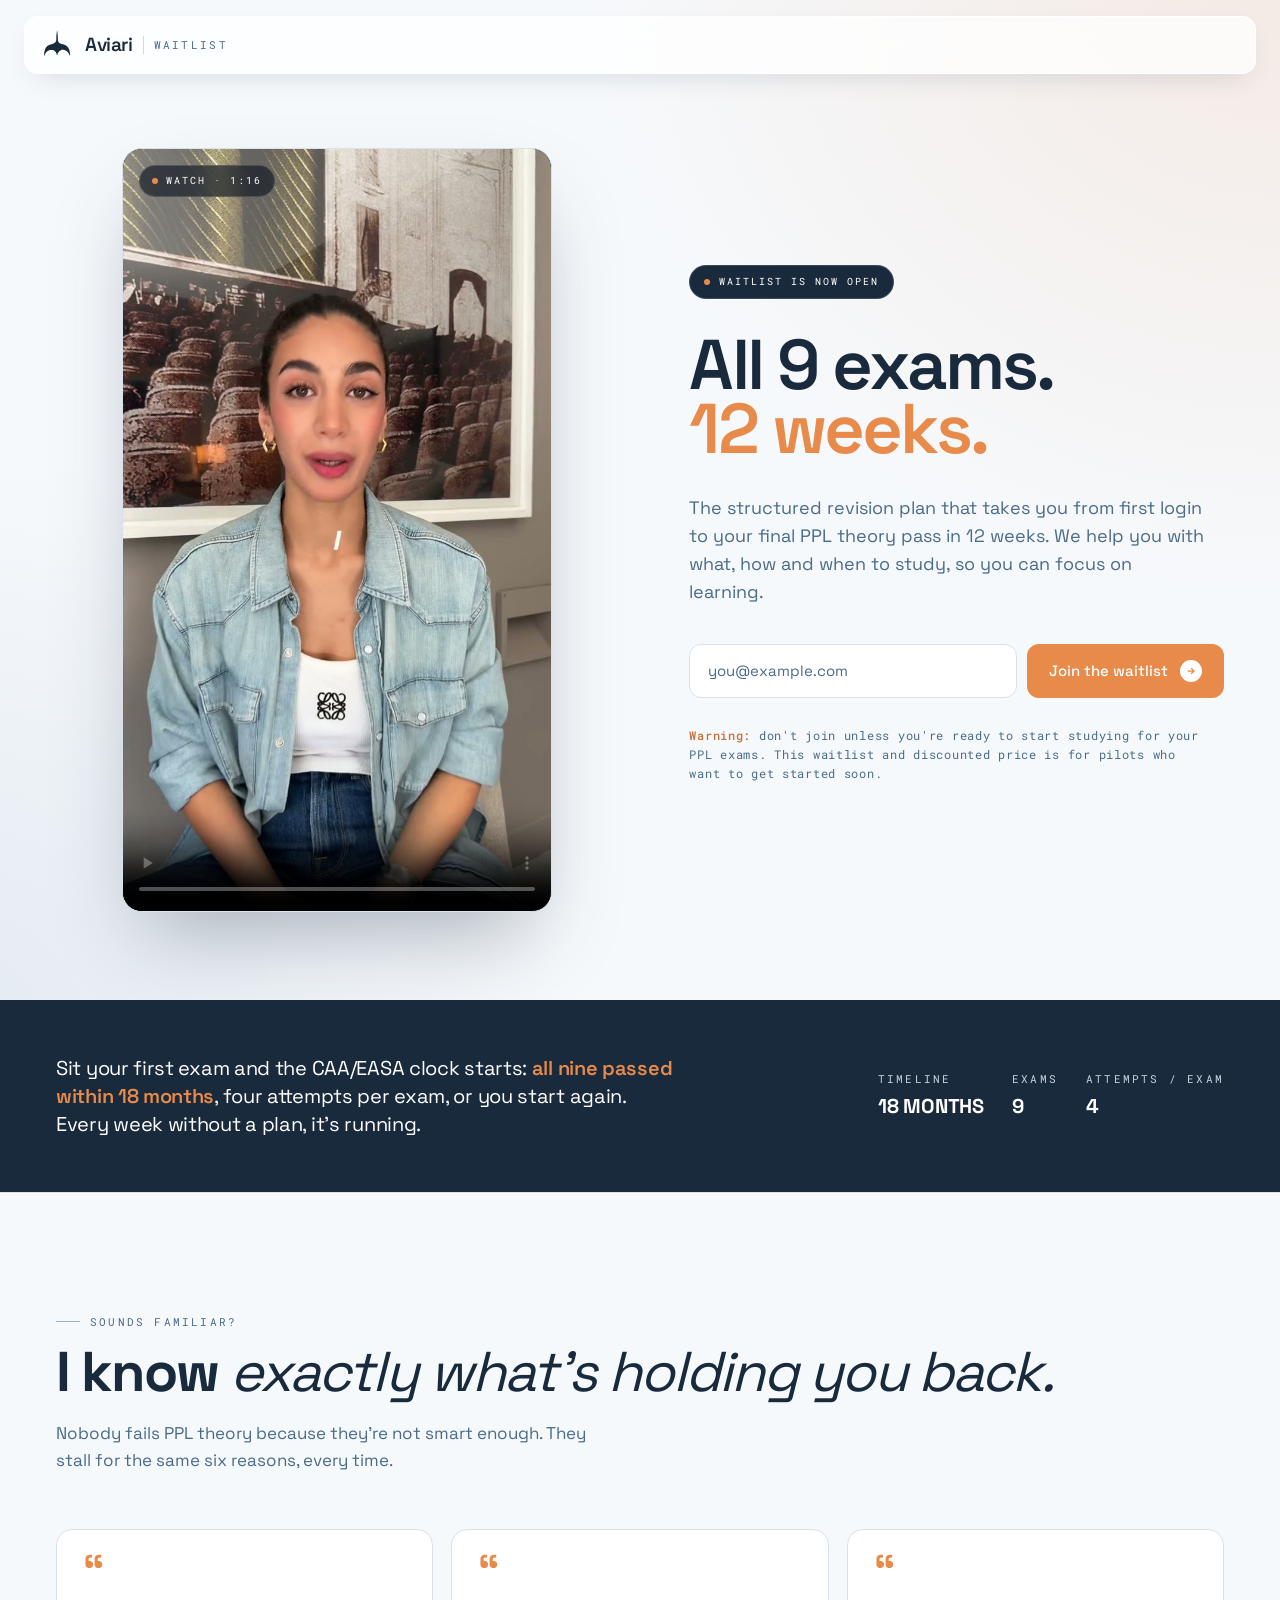
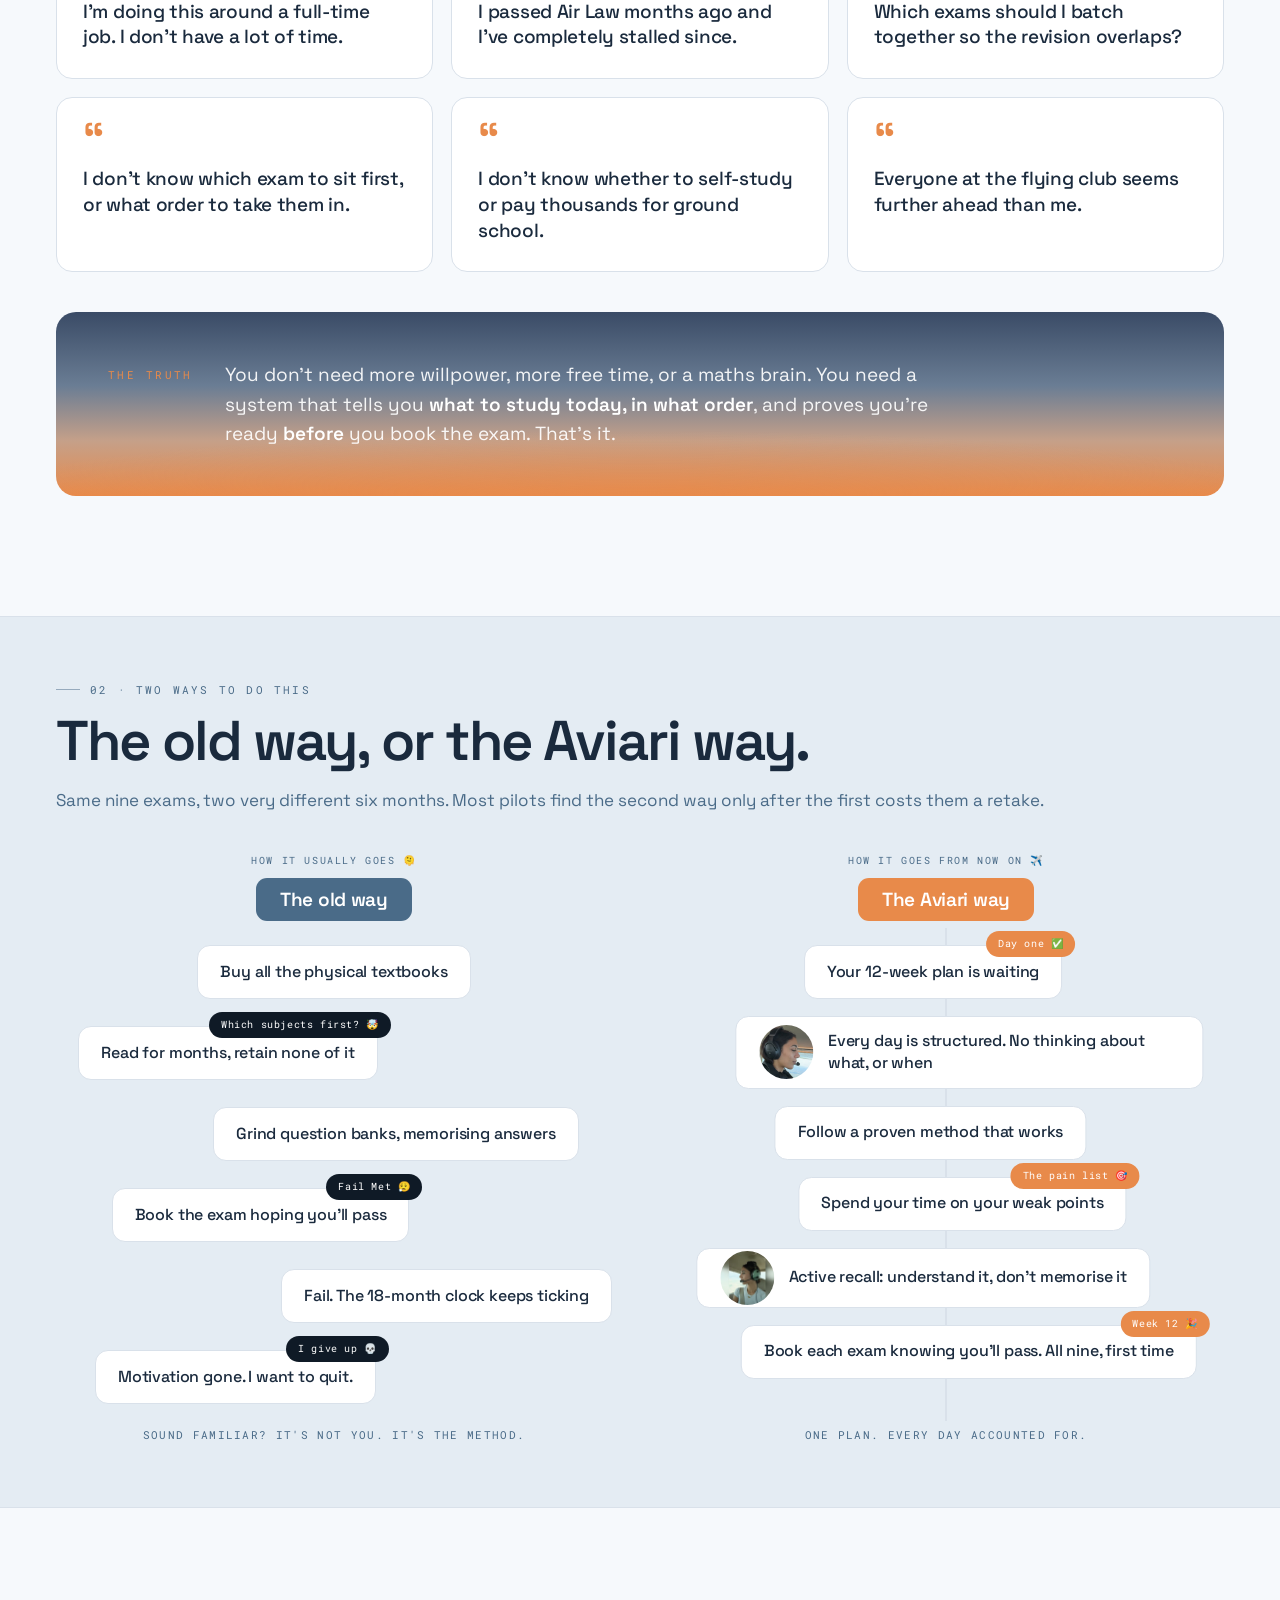
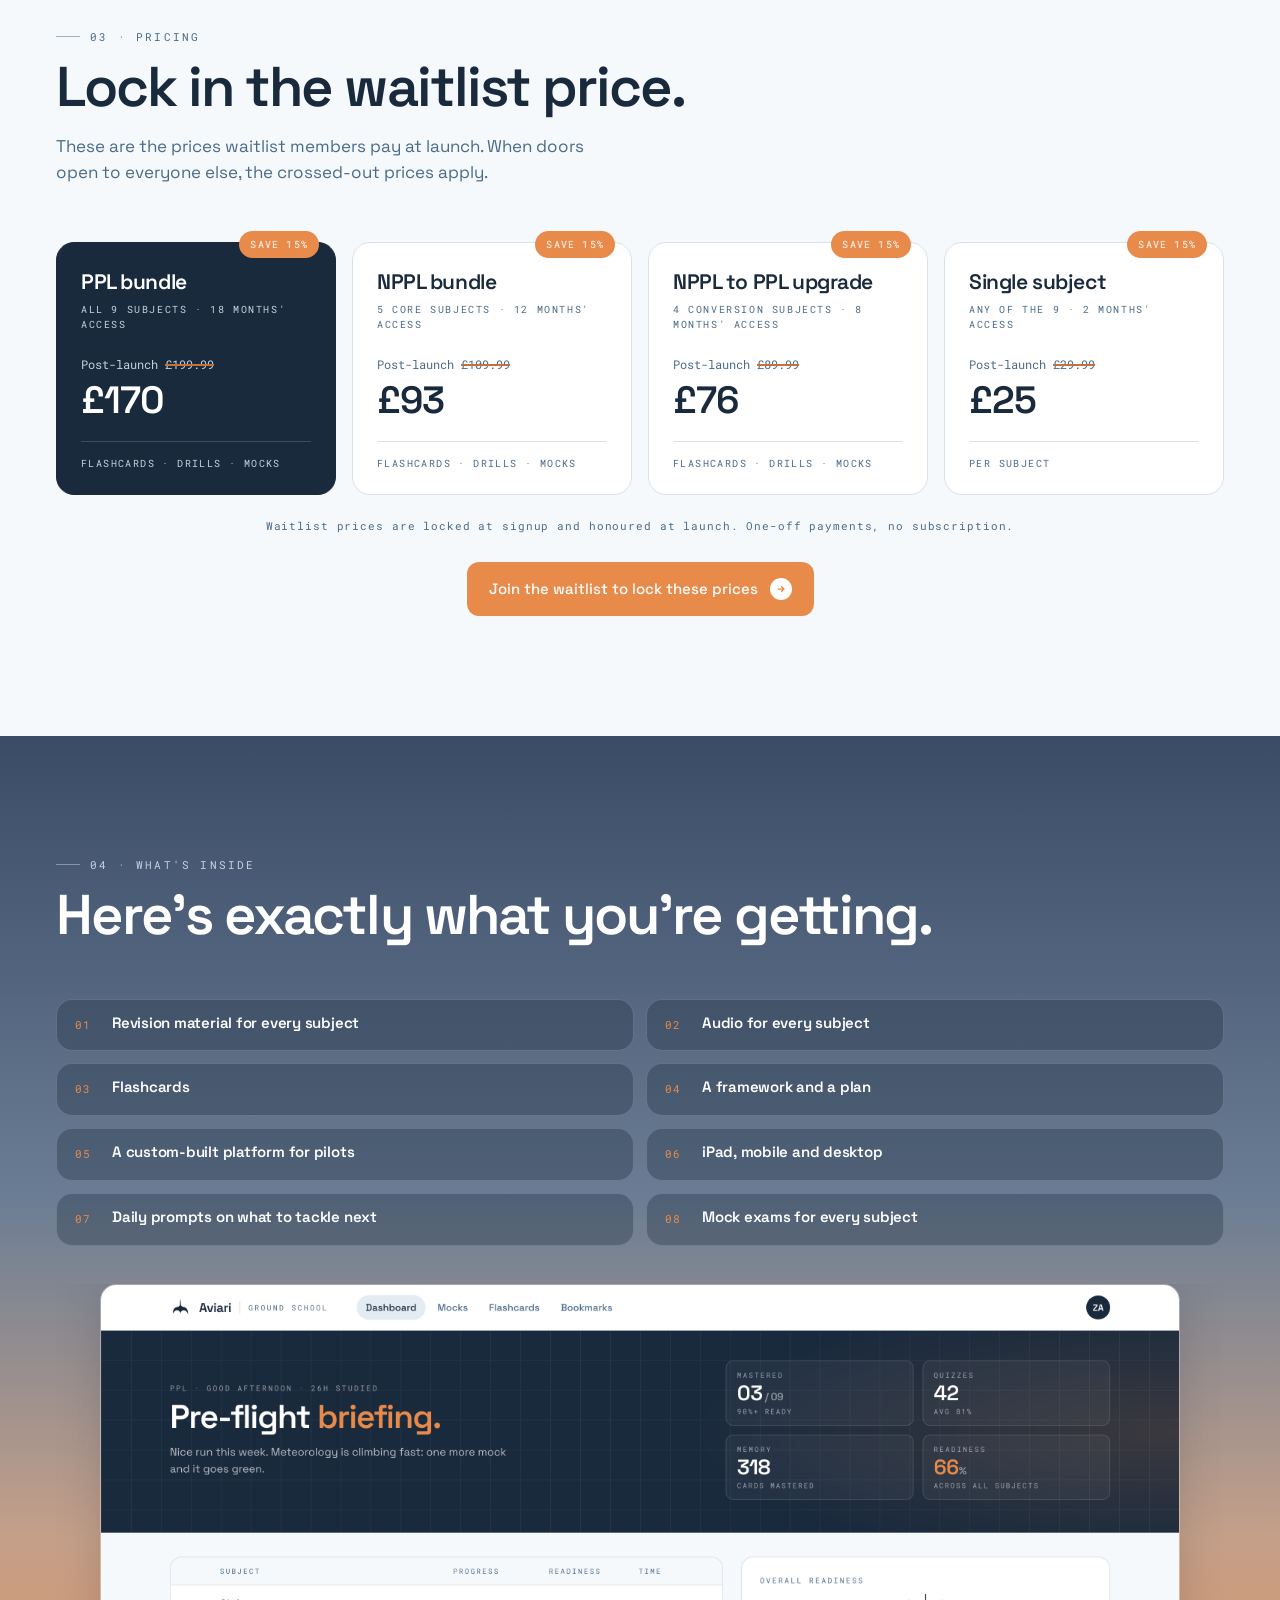
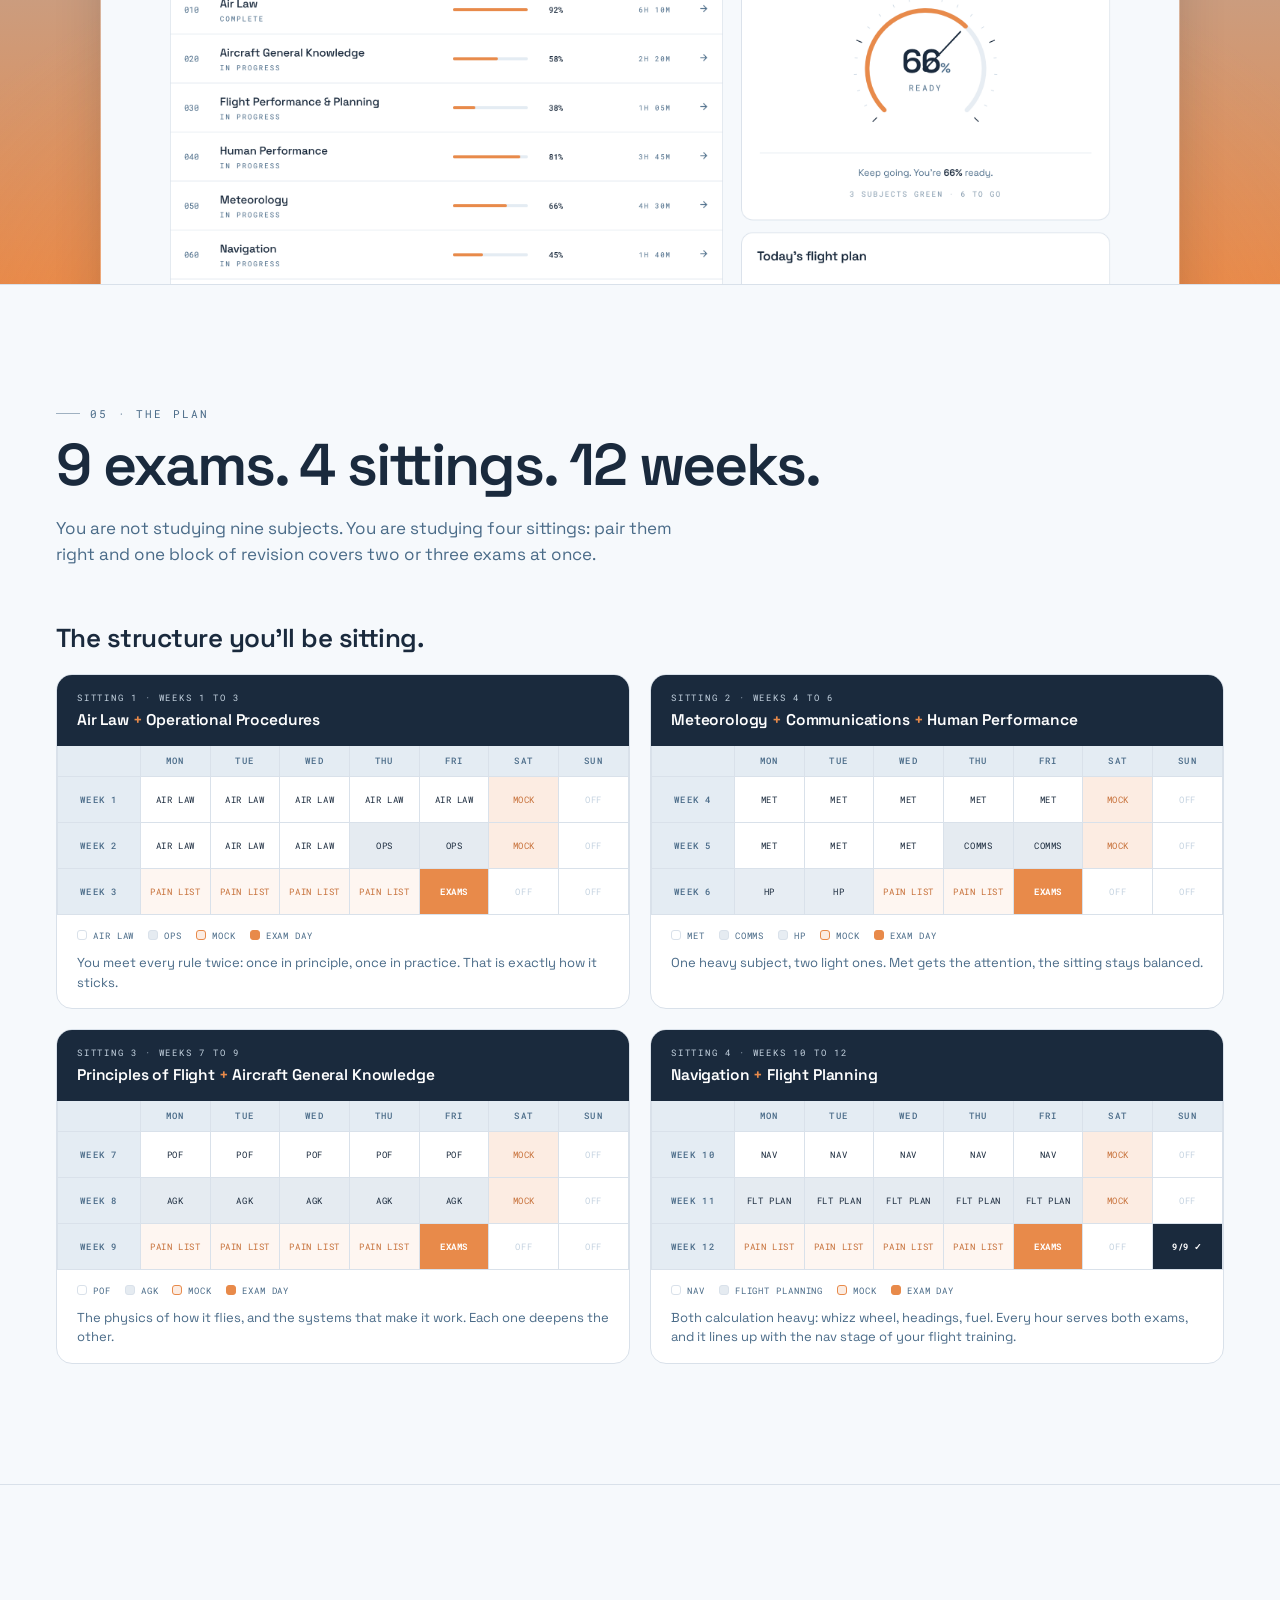
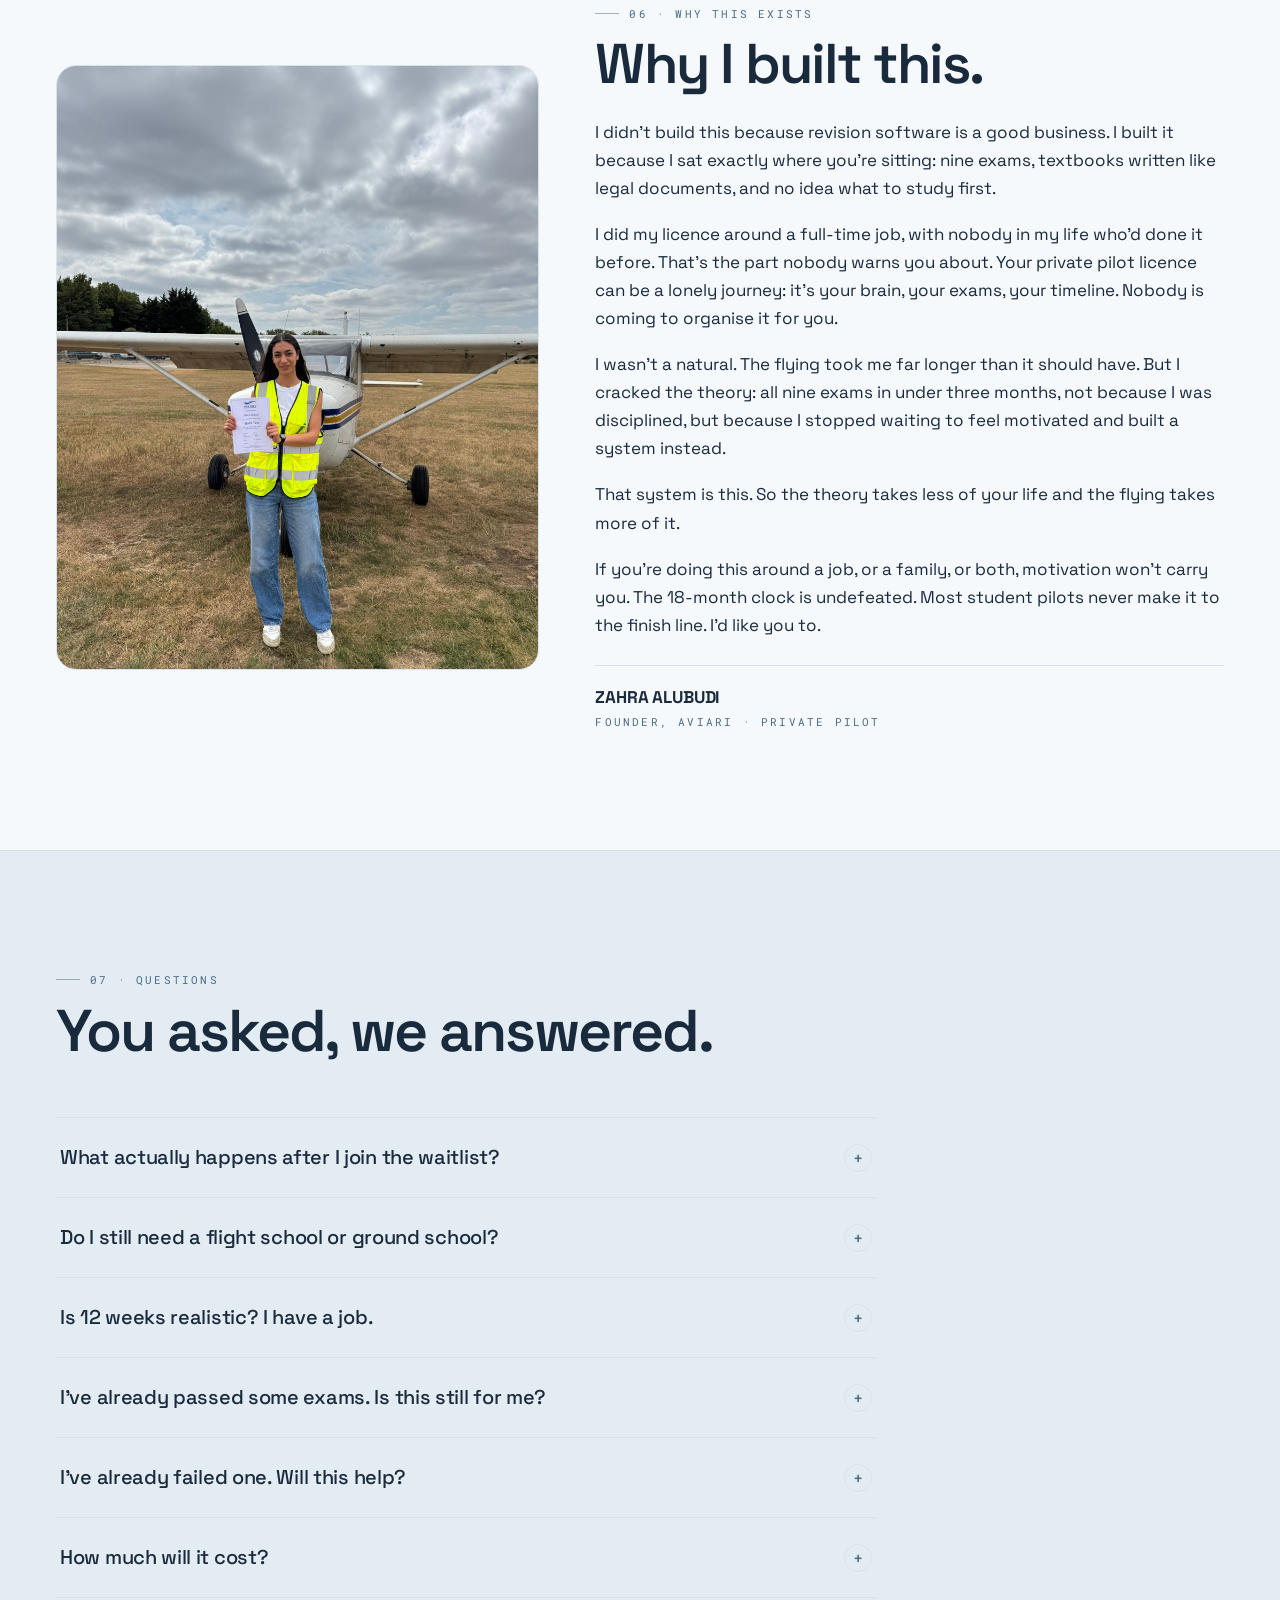
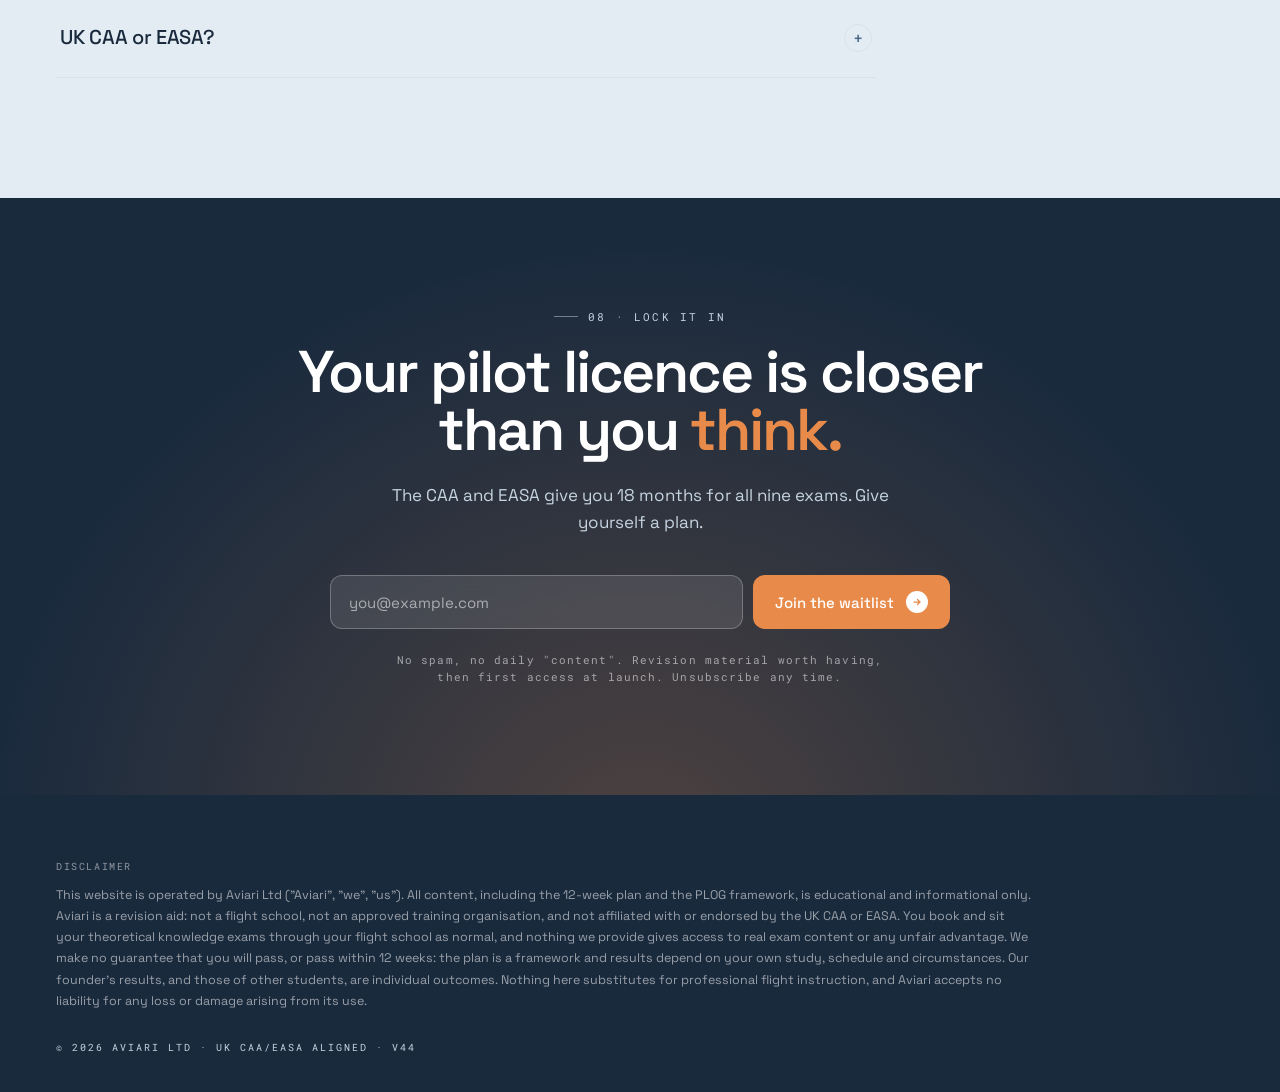
==== commit e043c662: "v45: launch video, and What's inside trimmed to headers Hero video replaced with the launch cut. The" ====
--- a/index.html
+++ b/index.html
@@ -671,7 +671,7 @@
     <!-- EDIT ME: drop your video file into the site folder (e.g. videos/hero.mp4)
          and update the <source> below. The poster image shows until it loads. -->
     <div class="hero-video">
-      <span class="vtag"><i></i>Watch · 1:43</span>
+      <span class="vtag"><i></i>Watch · 1:16</span>
       <video controls autoplay muted playsinline preload="metadata" poster="videos/hero-poster.jpg">
         <source src="videos/hero.mp4" type="video/mp4"/>
       </video>
@@ -850,14 +850,14 @@
       </div>
     </div>
     <div class="gets">
-      <div class="get"><span class="gn">01</span><div><h3 class="gt">Revision material for every subject</h3><p>All nine subjects, in one place.</p></div></div>
-      <div class="get"><span class="gn">02</span><div><h3 class="gt">Audio for every subject</h3><p>Listen on the go: the commute, the gym, the airfield.</p></div></div>
-      <div class="get"><span class="gn">03</span><div><h3 class="gt">Flashcards</h3><p>Quick-fire revision that actually sticks.</p></div></div>
-      <div class="get"><span class="gn">04</span><div><h3 class="gt">A framework and a plan</h3><p>Schedule all nine exams across 12 weeks.</p></div></div>
-      <div class="get"><span class="gn">05</span><div><h3 class="gt">A custom-built platform for pilots</h3><p>Built around how you study, not a one-size-fits-all course.</p></div></div>
-      <div class="get"><span class="gn">06</span><div><h3 class="gt">iPad, mobile and desktop</h3><p>Study wherever the day puts you.</p></div></div>
-      <div class="get"><span class="gn">07</span><div><h3 class="gt">Daily prompts on what to tackle next</h3><p>Focus on studying, not planning.</p></div></div>
-      <div class="get"><span class="gn">08</span><div><h3 class="gt">Mock exams for every subject</h3><p>The real exam should feel like a rerun.</p></div></div>
+      <div class="get"><span class="gn">01</span><div><h3 class="gt">Revision material for every subject</h3></div></div>
+      <div class="get"><span class="gn">02</span><div><h3 class="gt">Audio for every subject</h3></div></div>
+      <div class="get"><span class="gn">03</span><div><h3 class="gt">Flashcards</h3></div></div>
+      <div class="get"><span class="gn">04</span><div><h3 class="gt">A framework and a plan</h3></div></div>
+      <div class="get"><span class="gn">05</span><div><h3 class="gt">A custom-built platform for pilots</h3></div></div>
+      <div class="get"><span class="gn">06</span><div><h3 class="gt">iPad, mobile and desktop</h3></div></div>
+      <div class="get"><span class="gn">07</span><div><h3 class="gt">Daily prompts on what to tackle next</h3></div></div>
+      <div class="get"><span class="gn">08</span><div><h3 class="gt">Mock exams for every subject</h3></div></div>
     </div>
     <div class="peek">
       <img src="photos/dashboard.png" alt="The Aviari Ground School dashboard" loading="lazy"/>
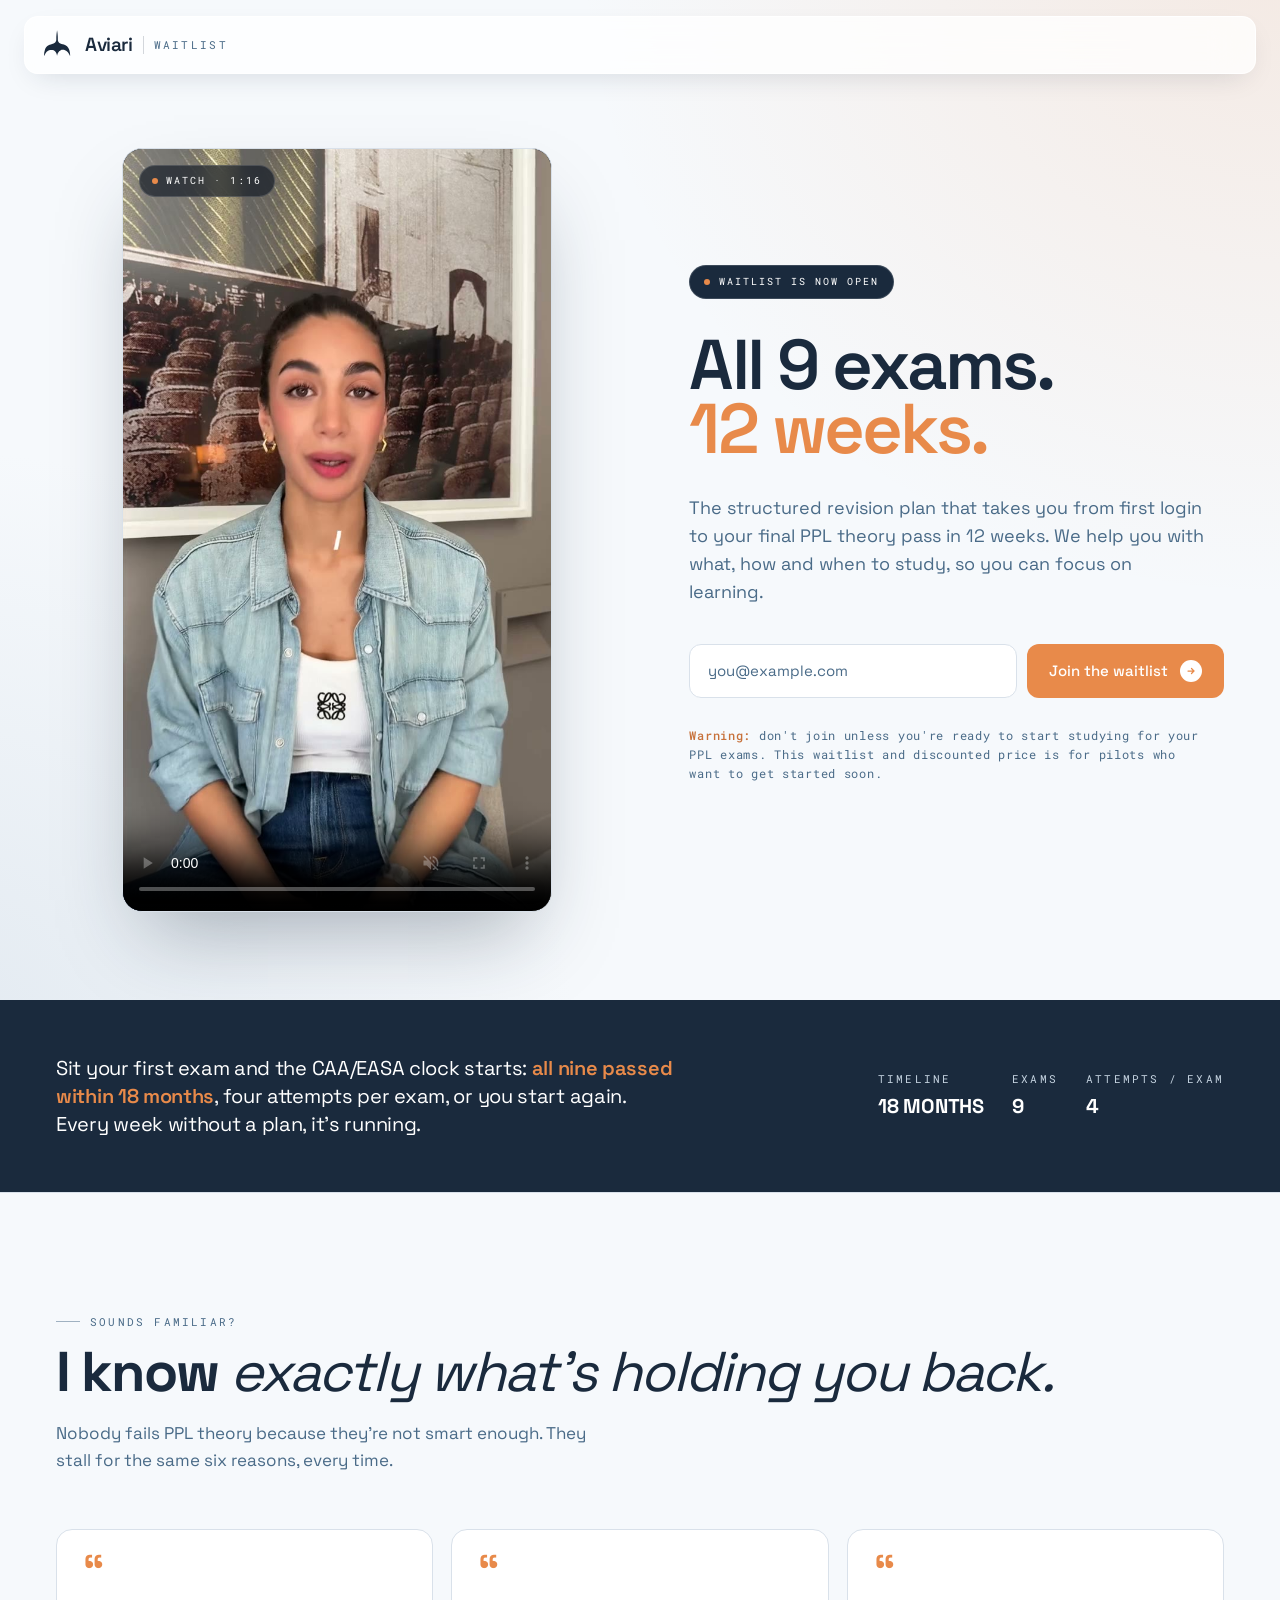
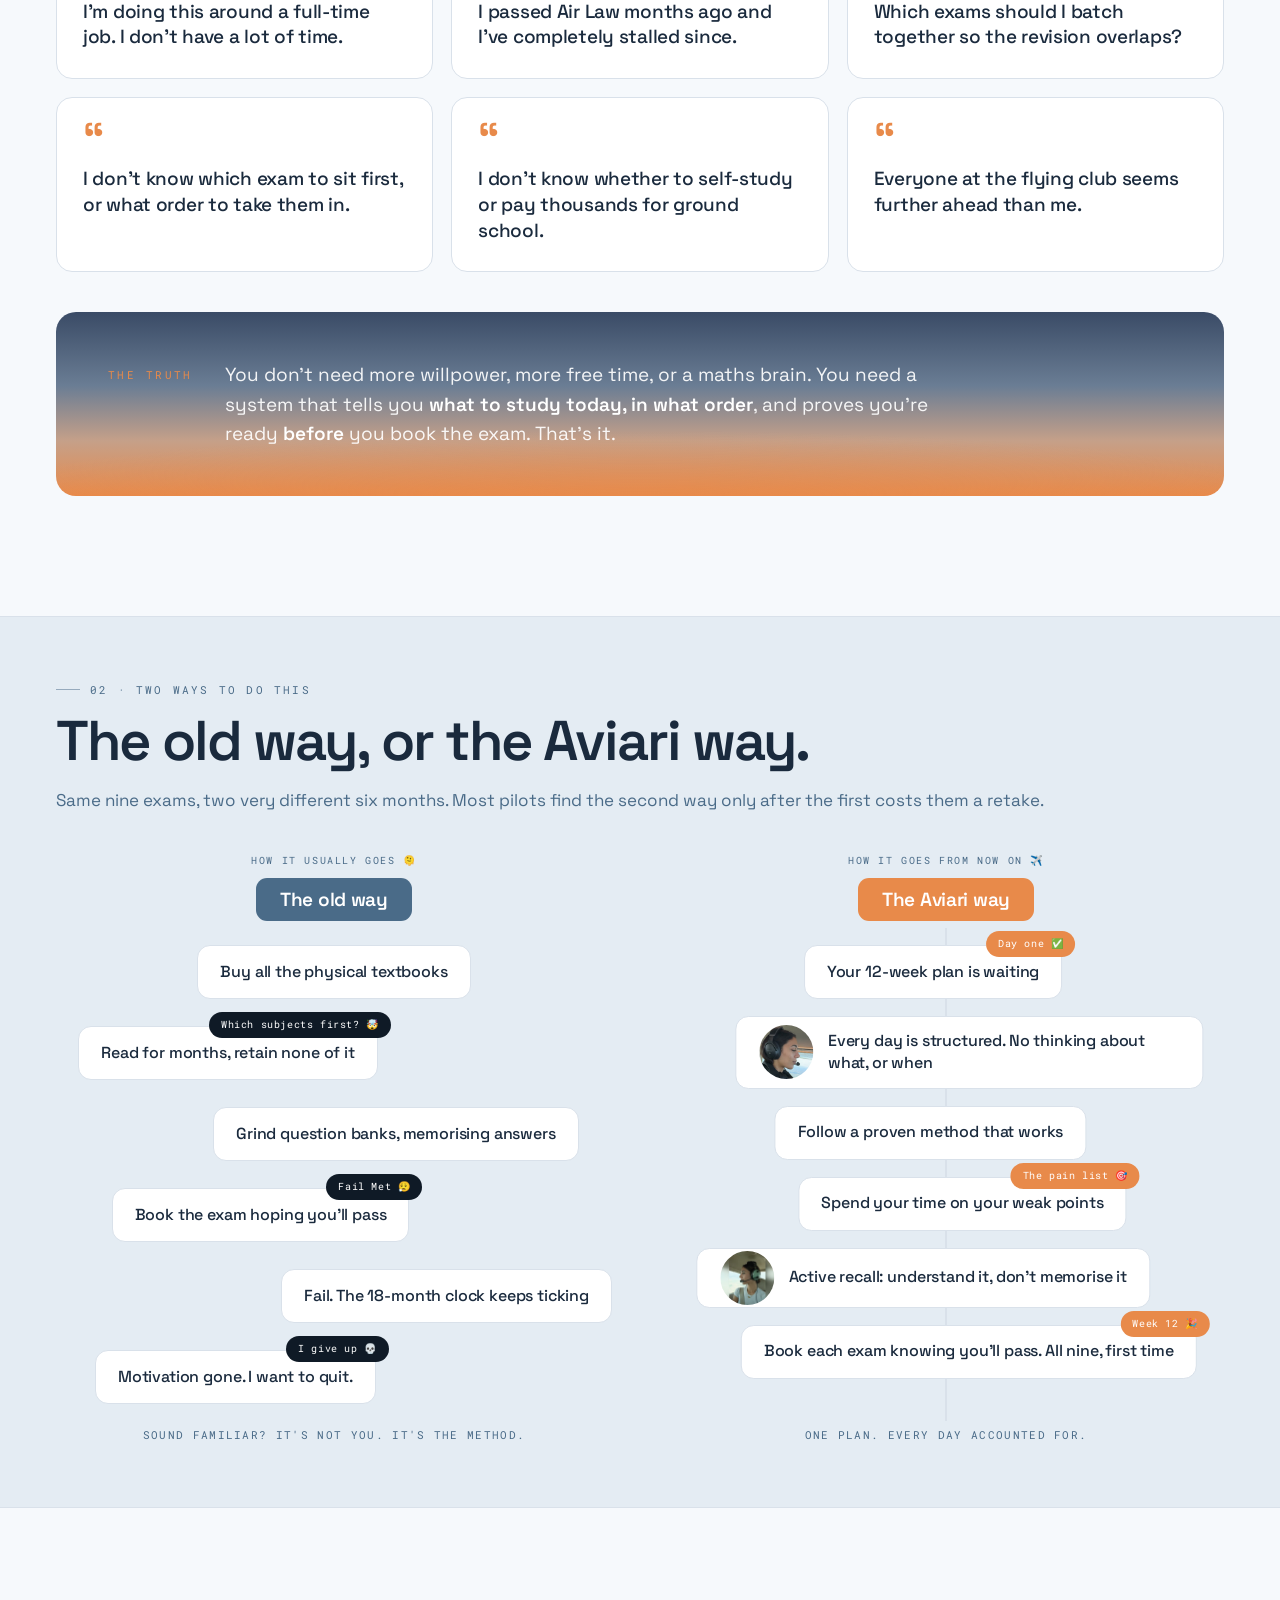
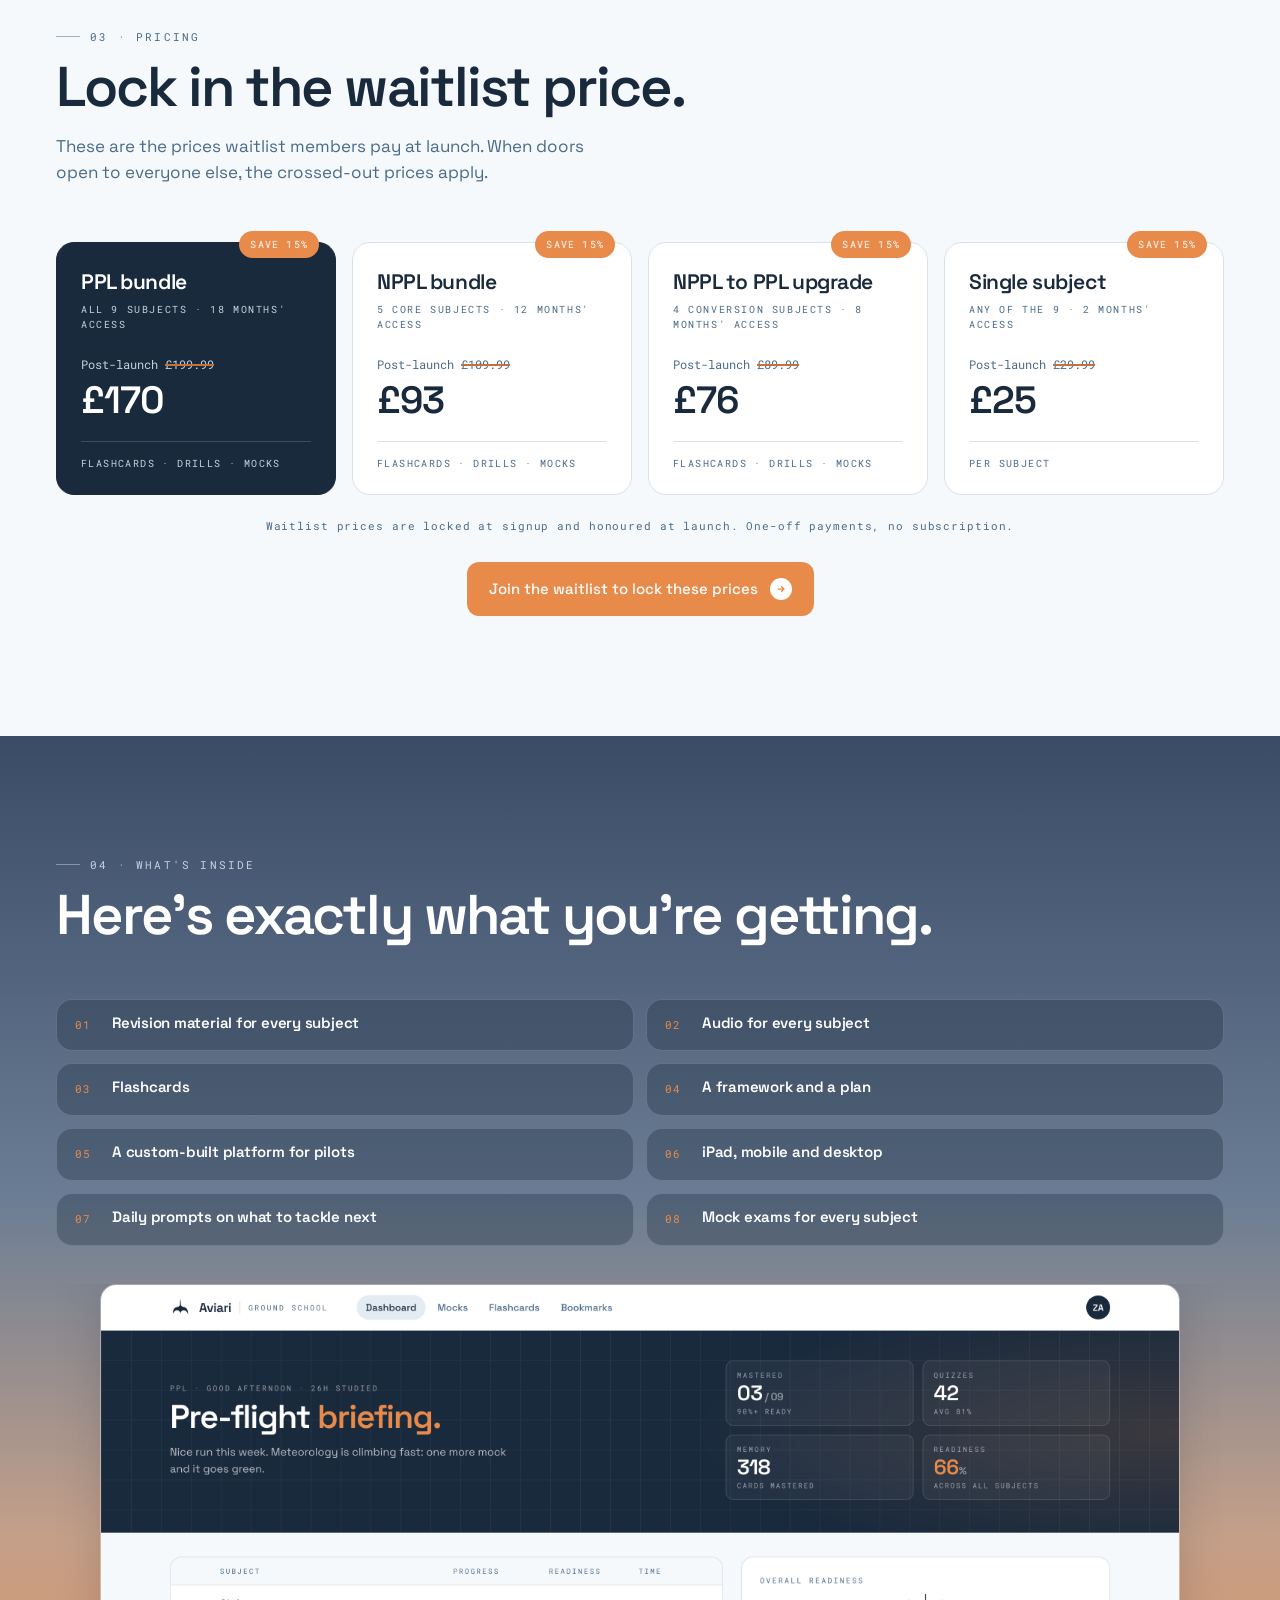
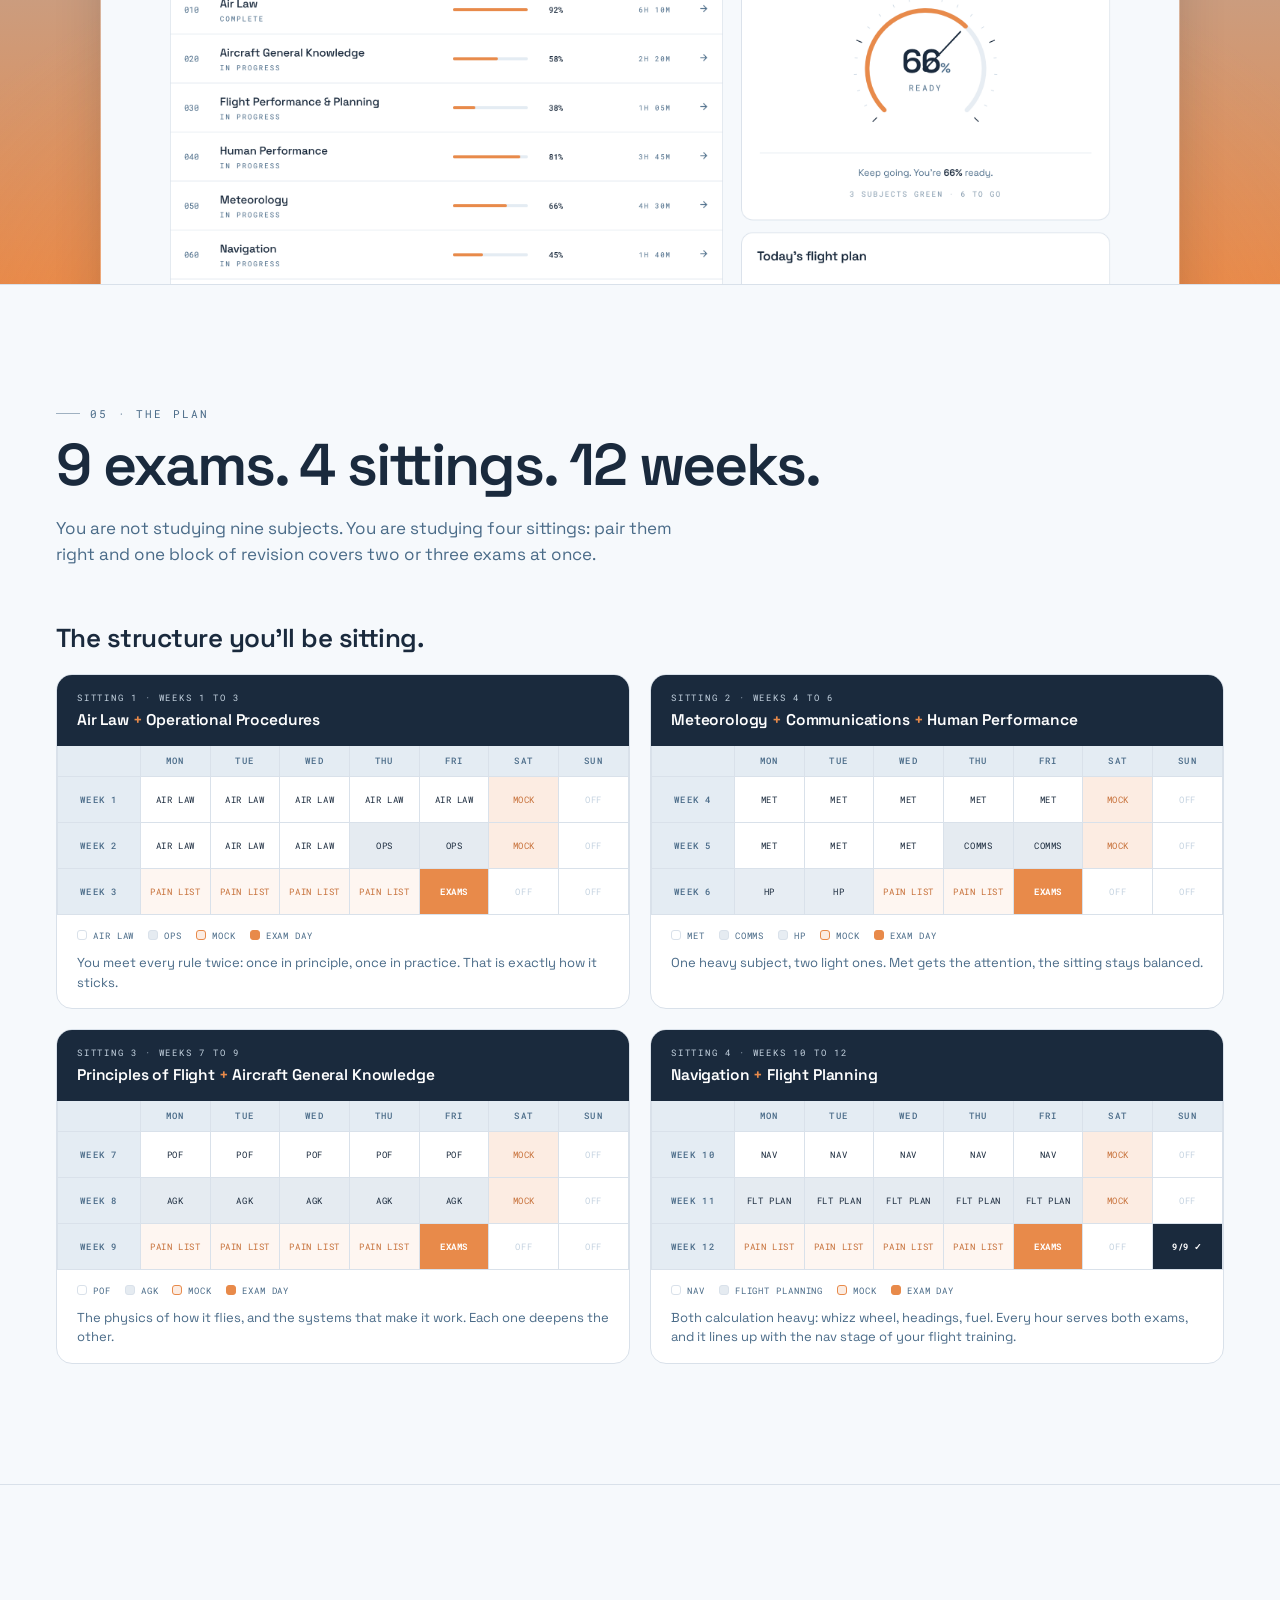
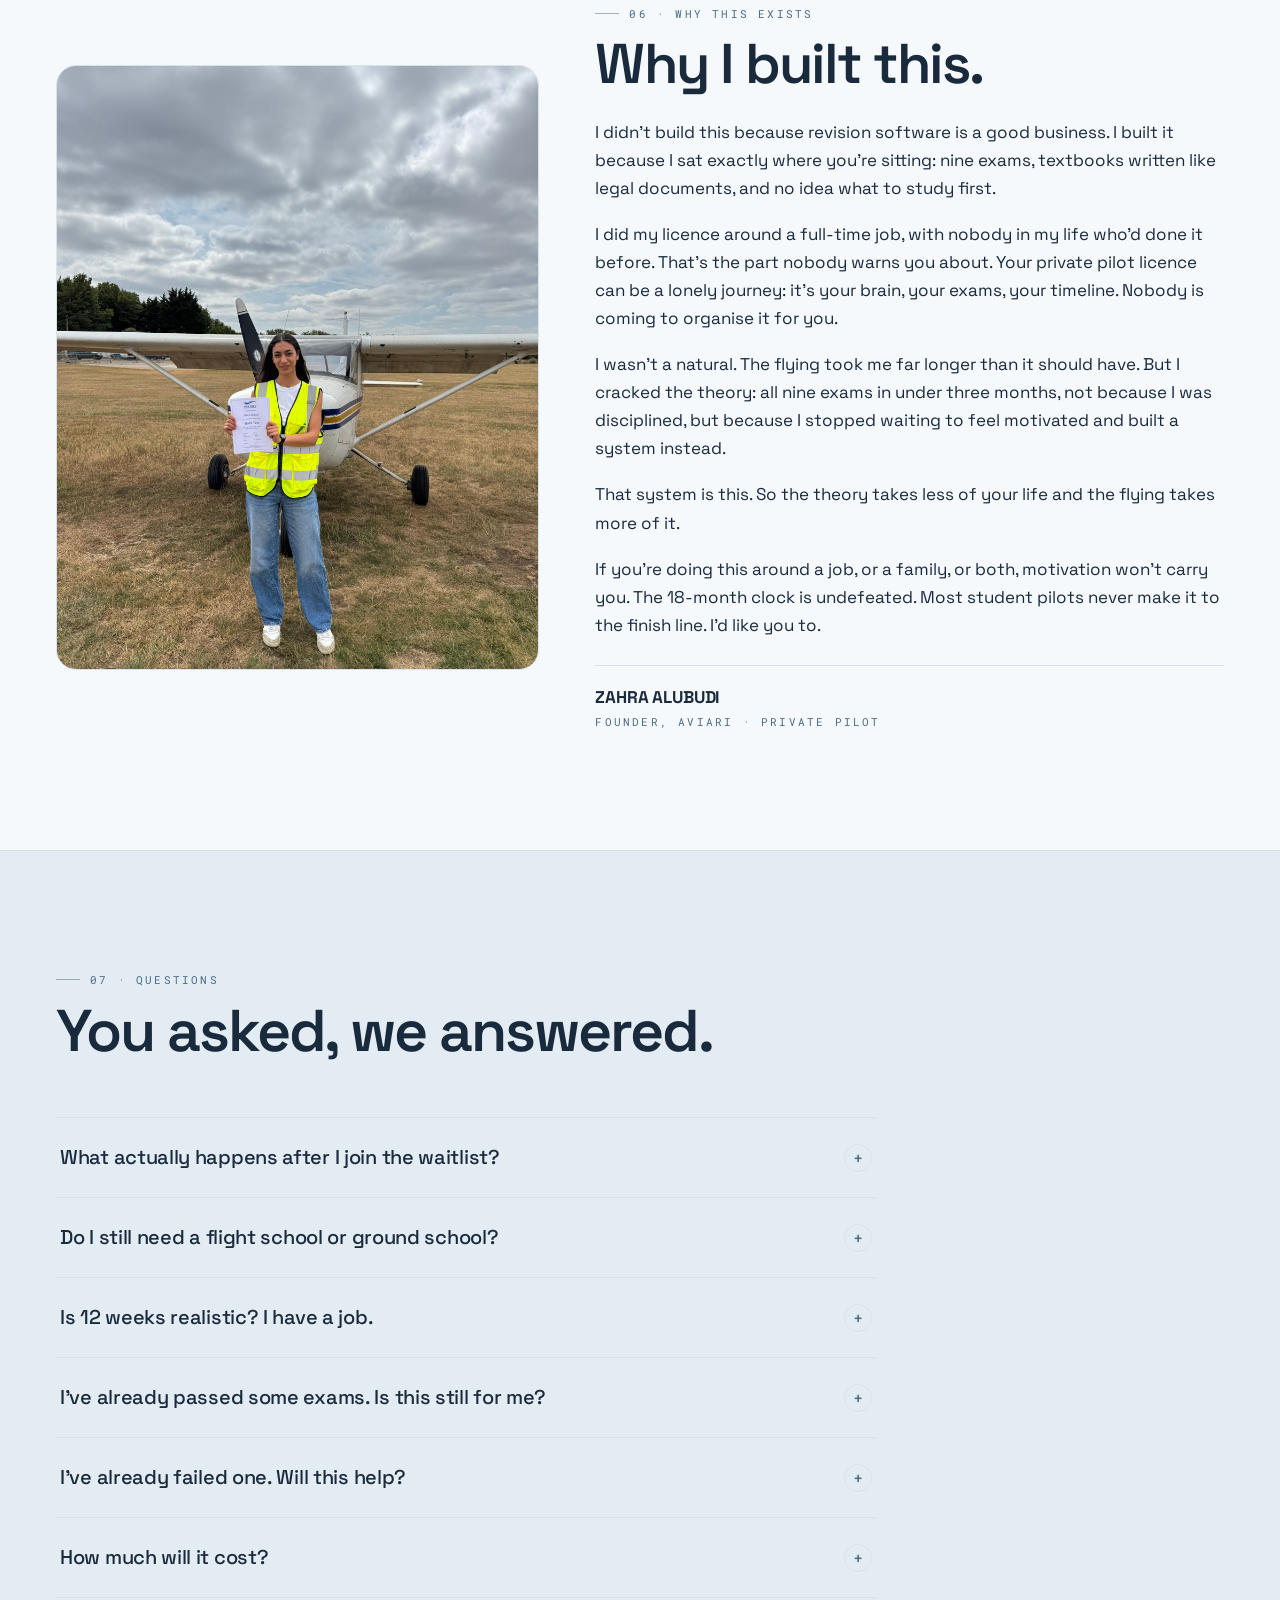
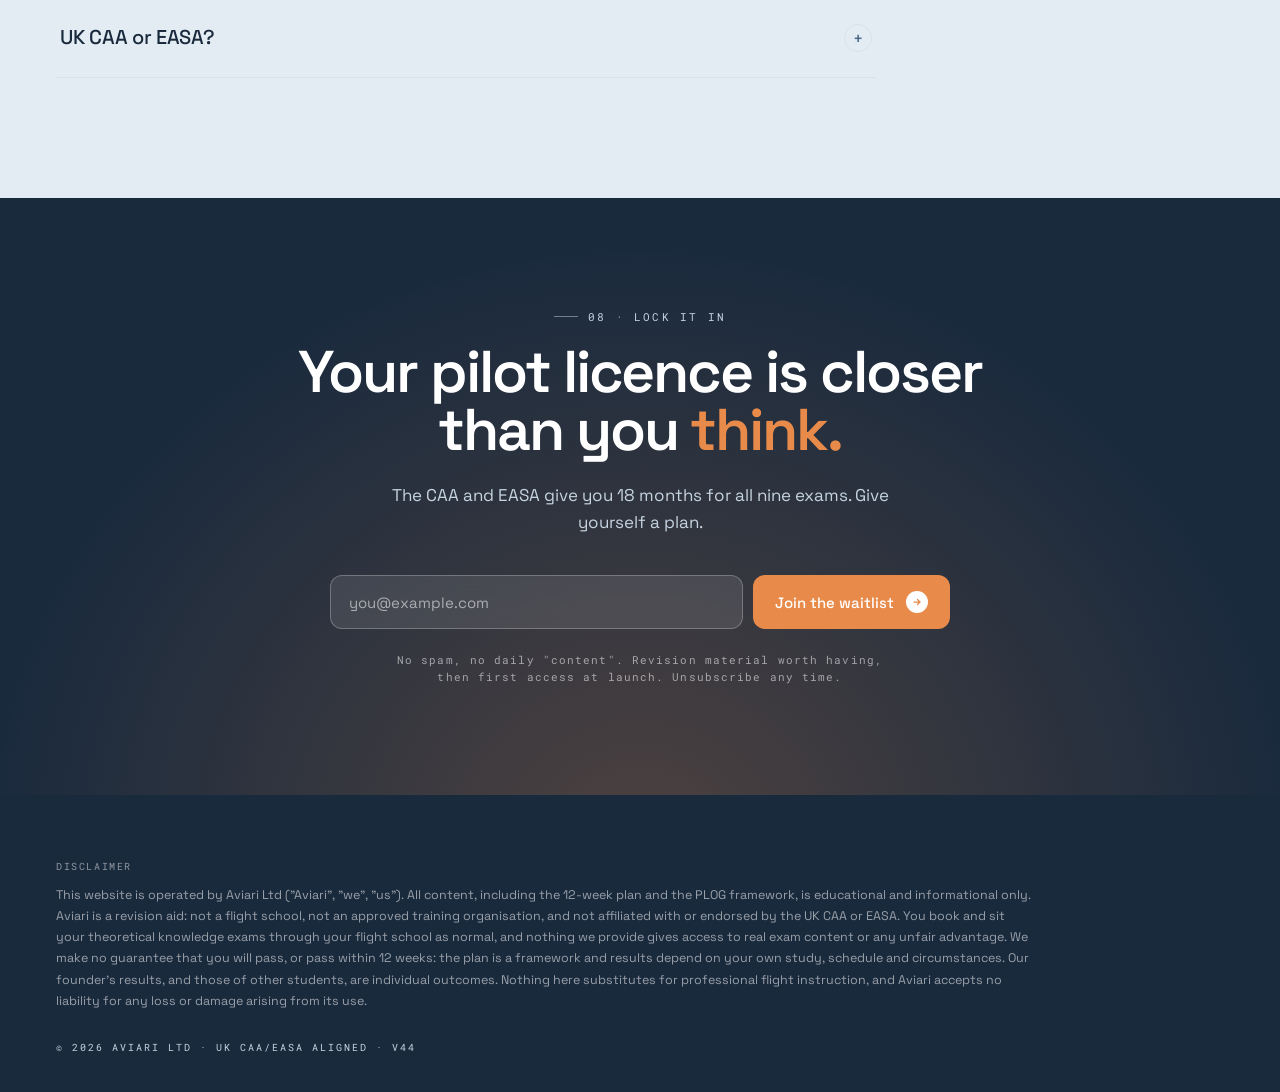
==== commit 2931150f: "v46: confirmation page, and point the form at a stable endpoint Signing up now navigates to confirme" ====
--- a/index.html
+++ b/index.html
@@ -1118,7 +1118,7 @@
     });
   }
   renderCount(null);
-  fetch('https://next.aviari.co/api/waitlist/count')
+  fetch('https://web--aviari-prod.europe-west4.hosted.app/api/waitlist/count')
     .then(res => res.ok ? res.json() : null)
     .then(data => { if (data) renderCount(data.count); })
     .catch(() => {});
@@ -1130,7 +1130,7 @@
   // endpoint). Keep the success state. It's the reward.
   // ------------------------------------------------------------------
   async function submitWaitlist(data) {
-    const res = await fetch('https://next.aviari.co/api/waitlist', {
+    const res = await fetch('https://web--aviari-prod.europe-west4.hosted.app/api/waitlist', {
       method: 'POST',
       headers: { 'Content-Type': 'application/json' },
       body: JSON.stringify({ email: data.email, website: data.website || '' }),
@@ -1147,15 +1147,17 @@
       const ok = form.querySelector('.ok');
       try {
         await submitWaitlist(data);
-        ok.textContent = "\u2713 You're on the list. Keep an eye on your inbox.";
-        ok.style.color = '';
-        ok.style.display = 'block';
-        form.querySelectorAll('input:not([name=website]), select').forEach(el => el.value = '');
+        // Success is a whole page, not a line of text under the button \u2014 the
+        // navigation itself is the confirmation. Keep the button disabled on
+        // the way out so a second click can't fire a duplicate signup.
+        window.location.assign('confirmed.html');
+        return;
       } catch (err) {
         ok.textContent = 'Something went wrong. Please try again in a minute.';
         ok.style.color = '#d9461f';
         ok.style.display = 'block';
-      } finally {
+        // Only re-enable on failure; on success the button stays dead until
+        // the browser leaves the page.
         btn.disabled = false; btn.style.opacity = 1;
       }
     });
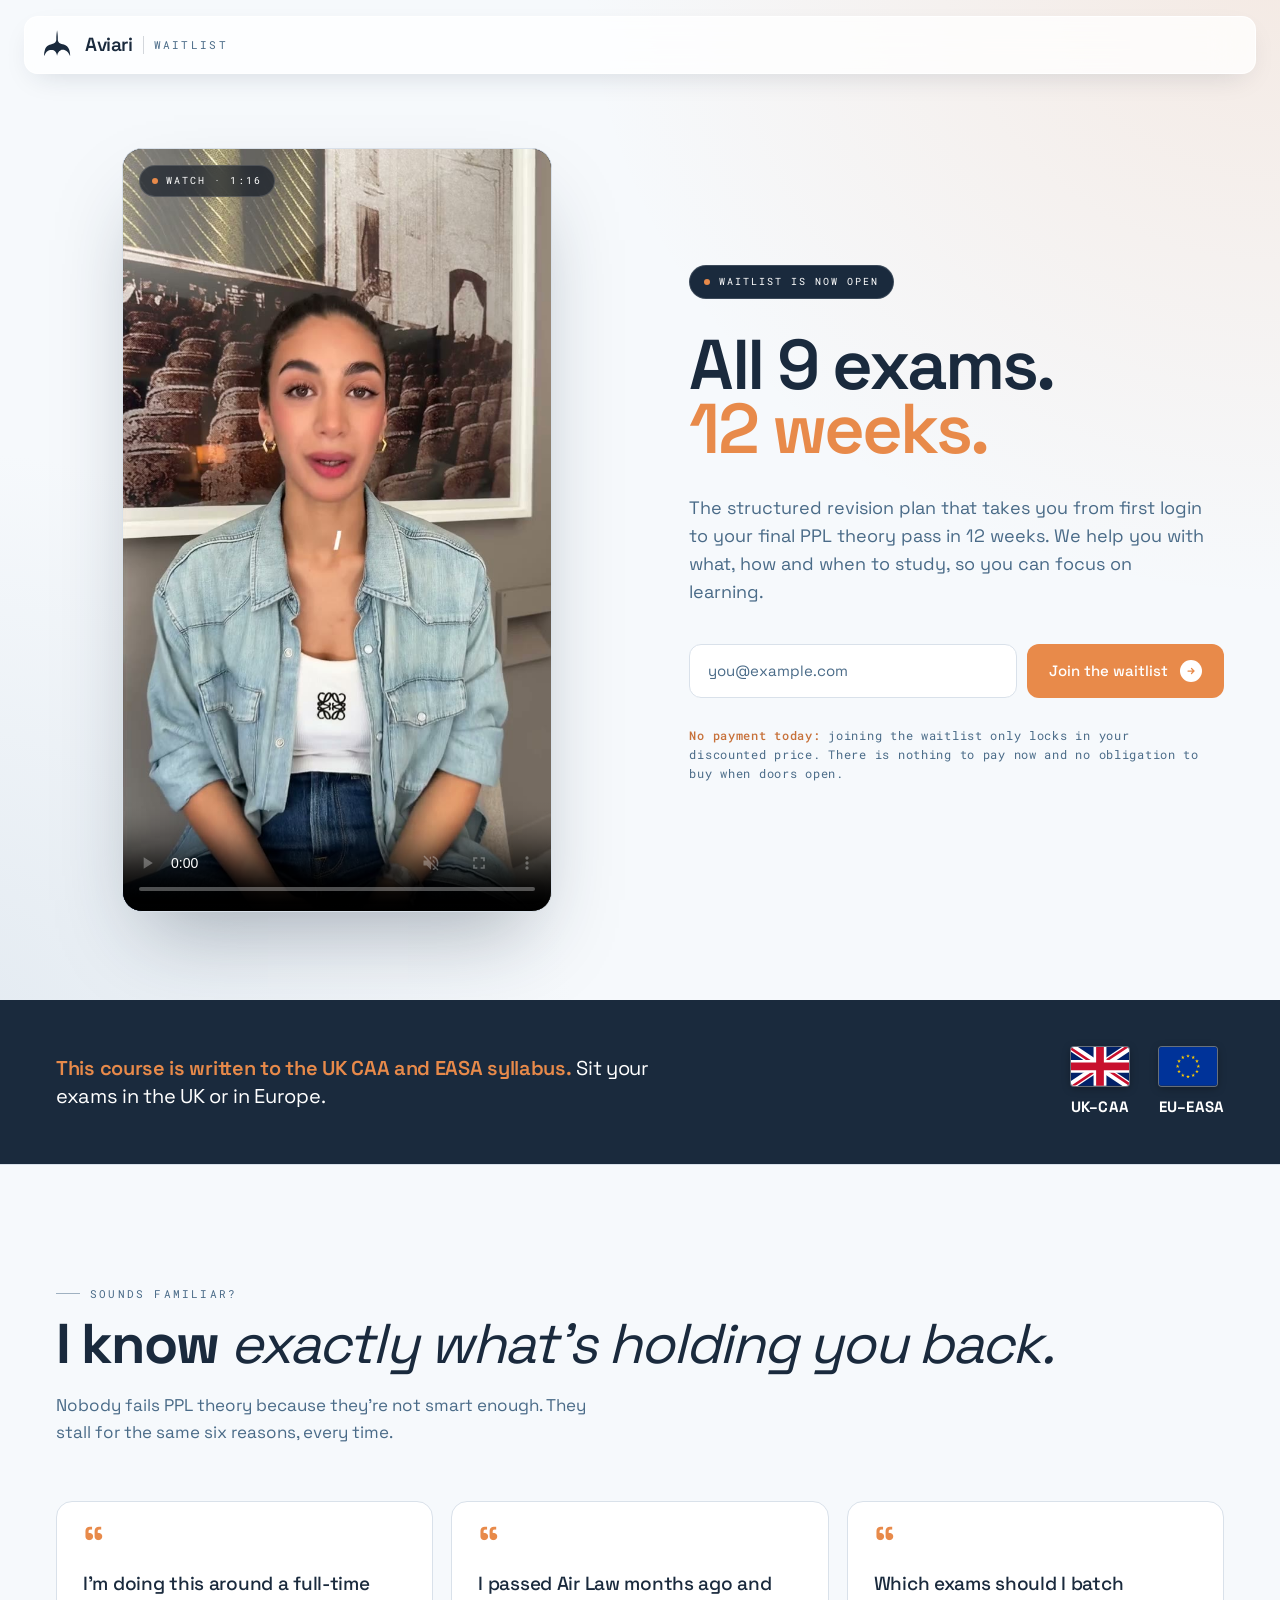
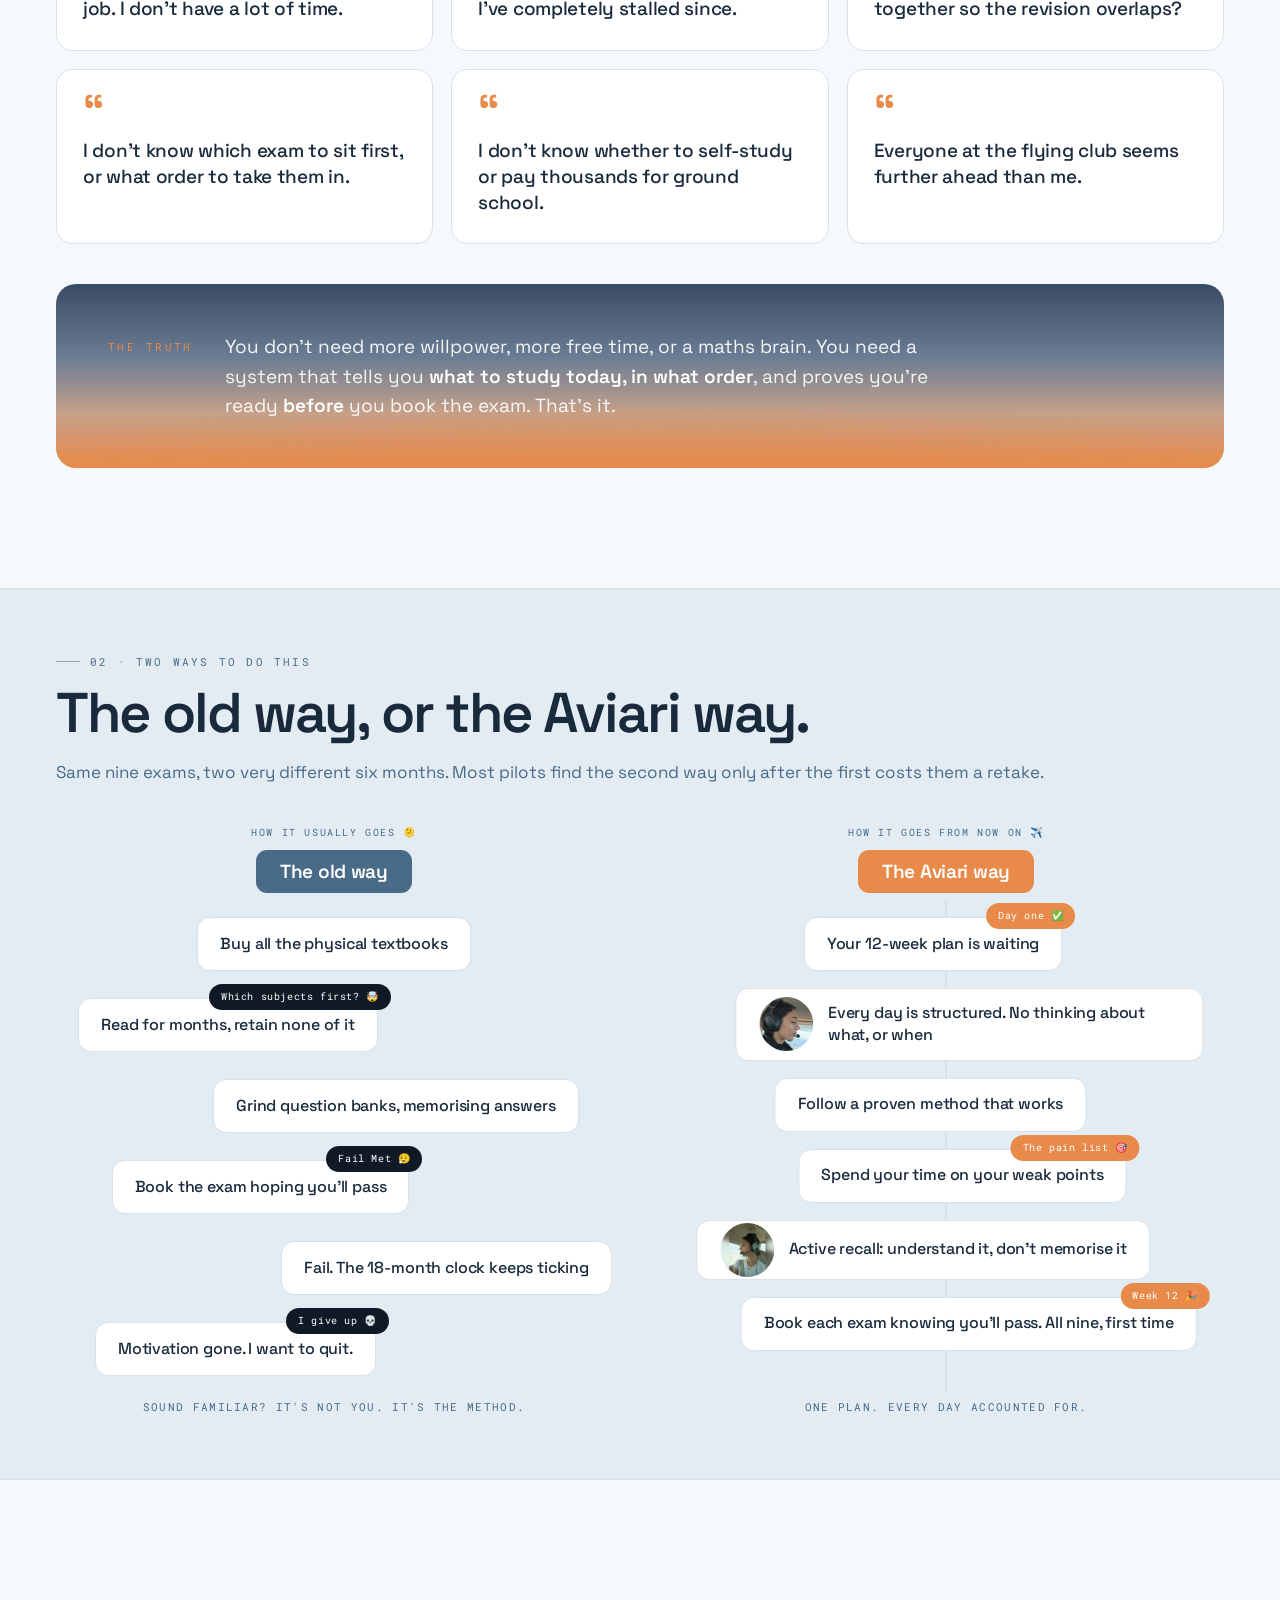
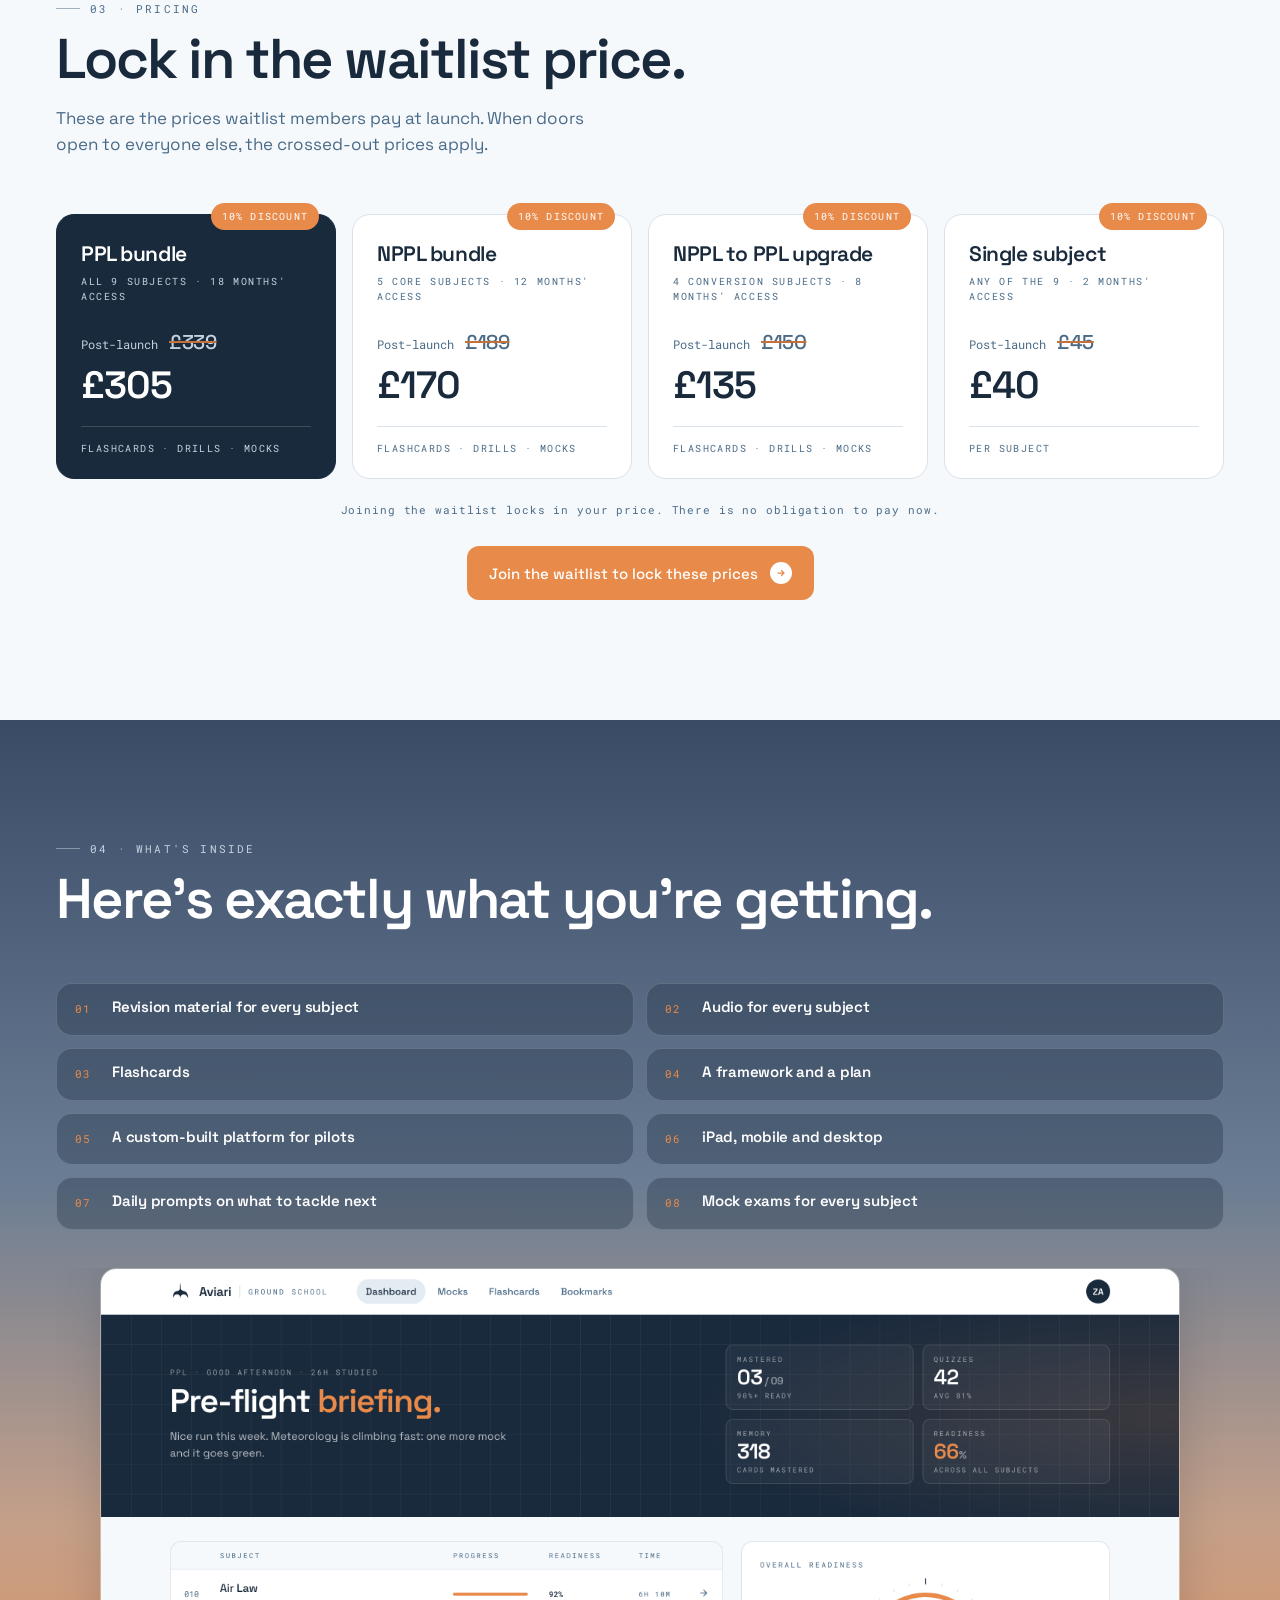
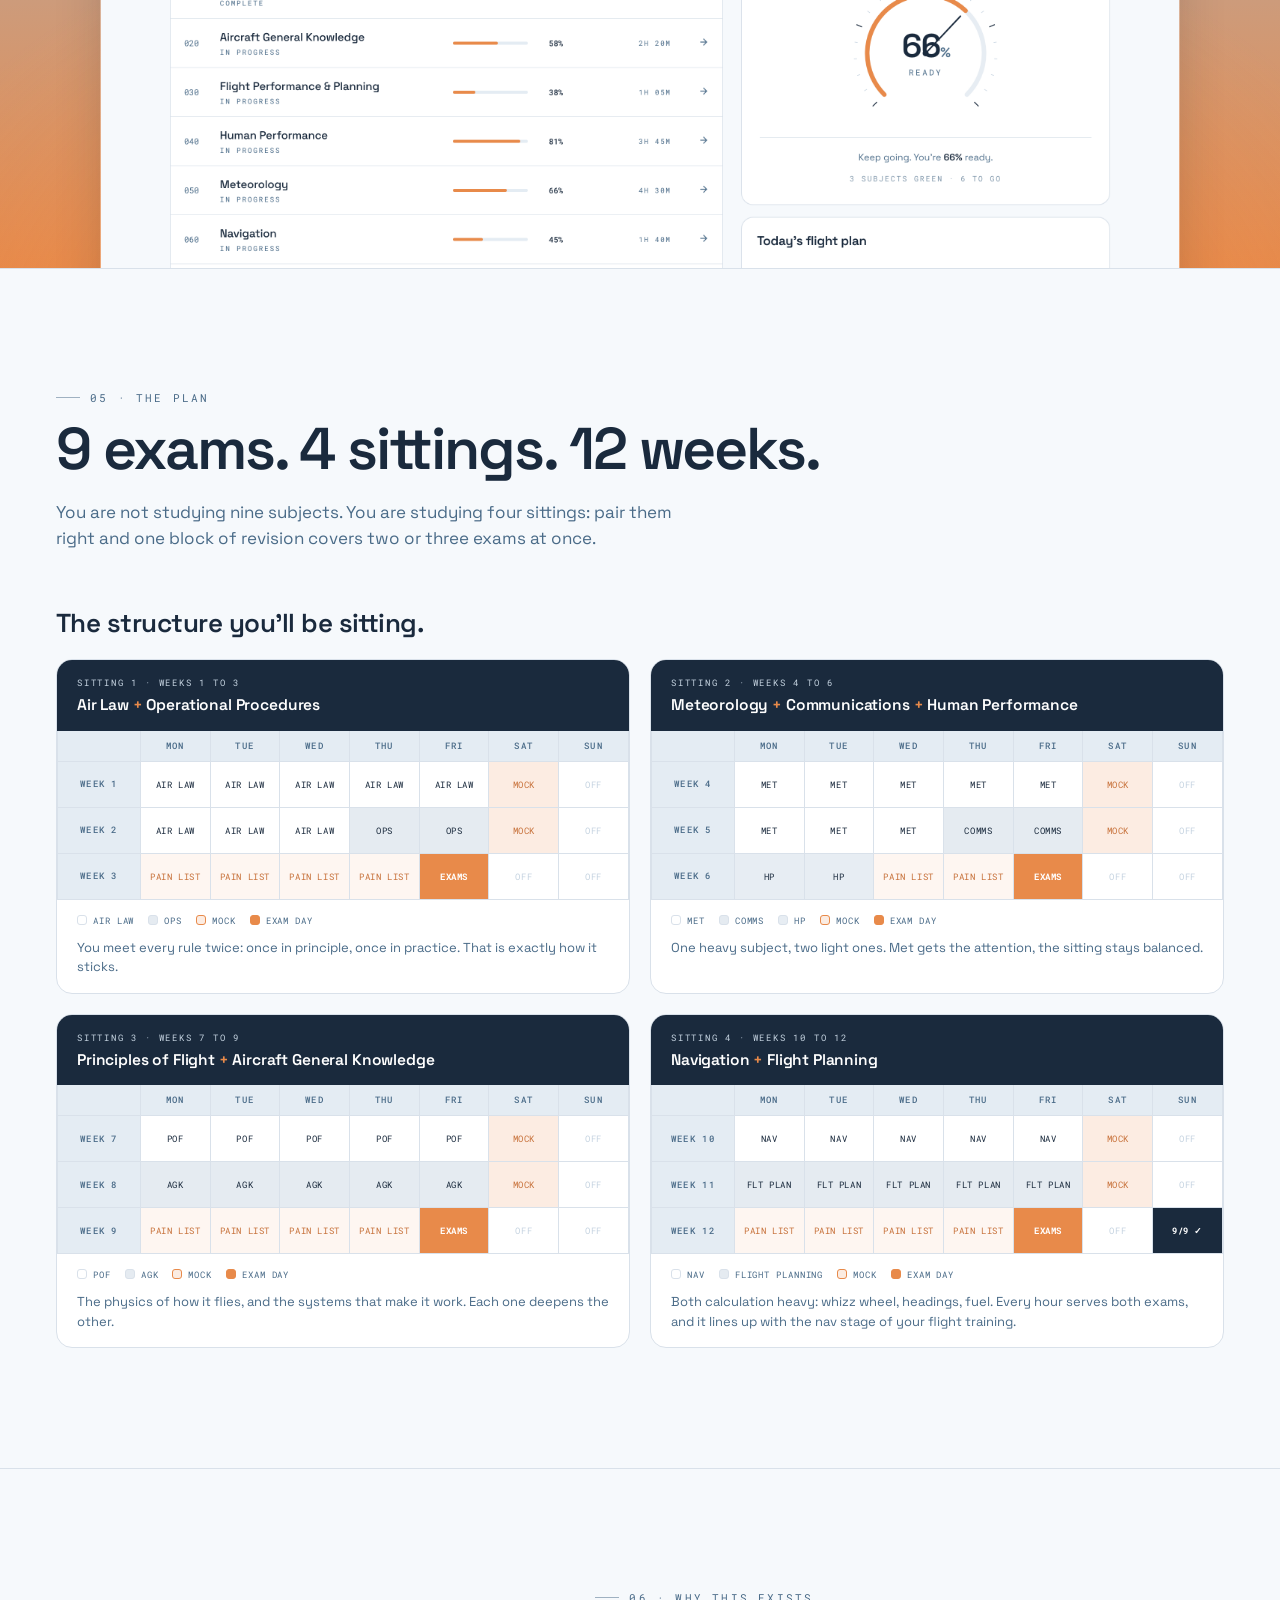
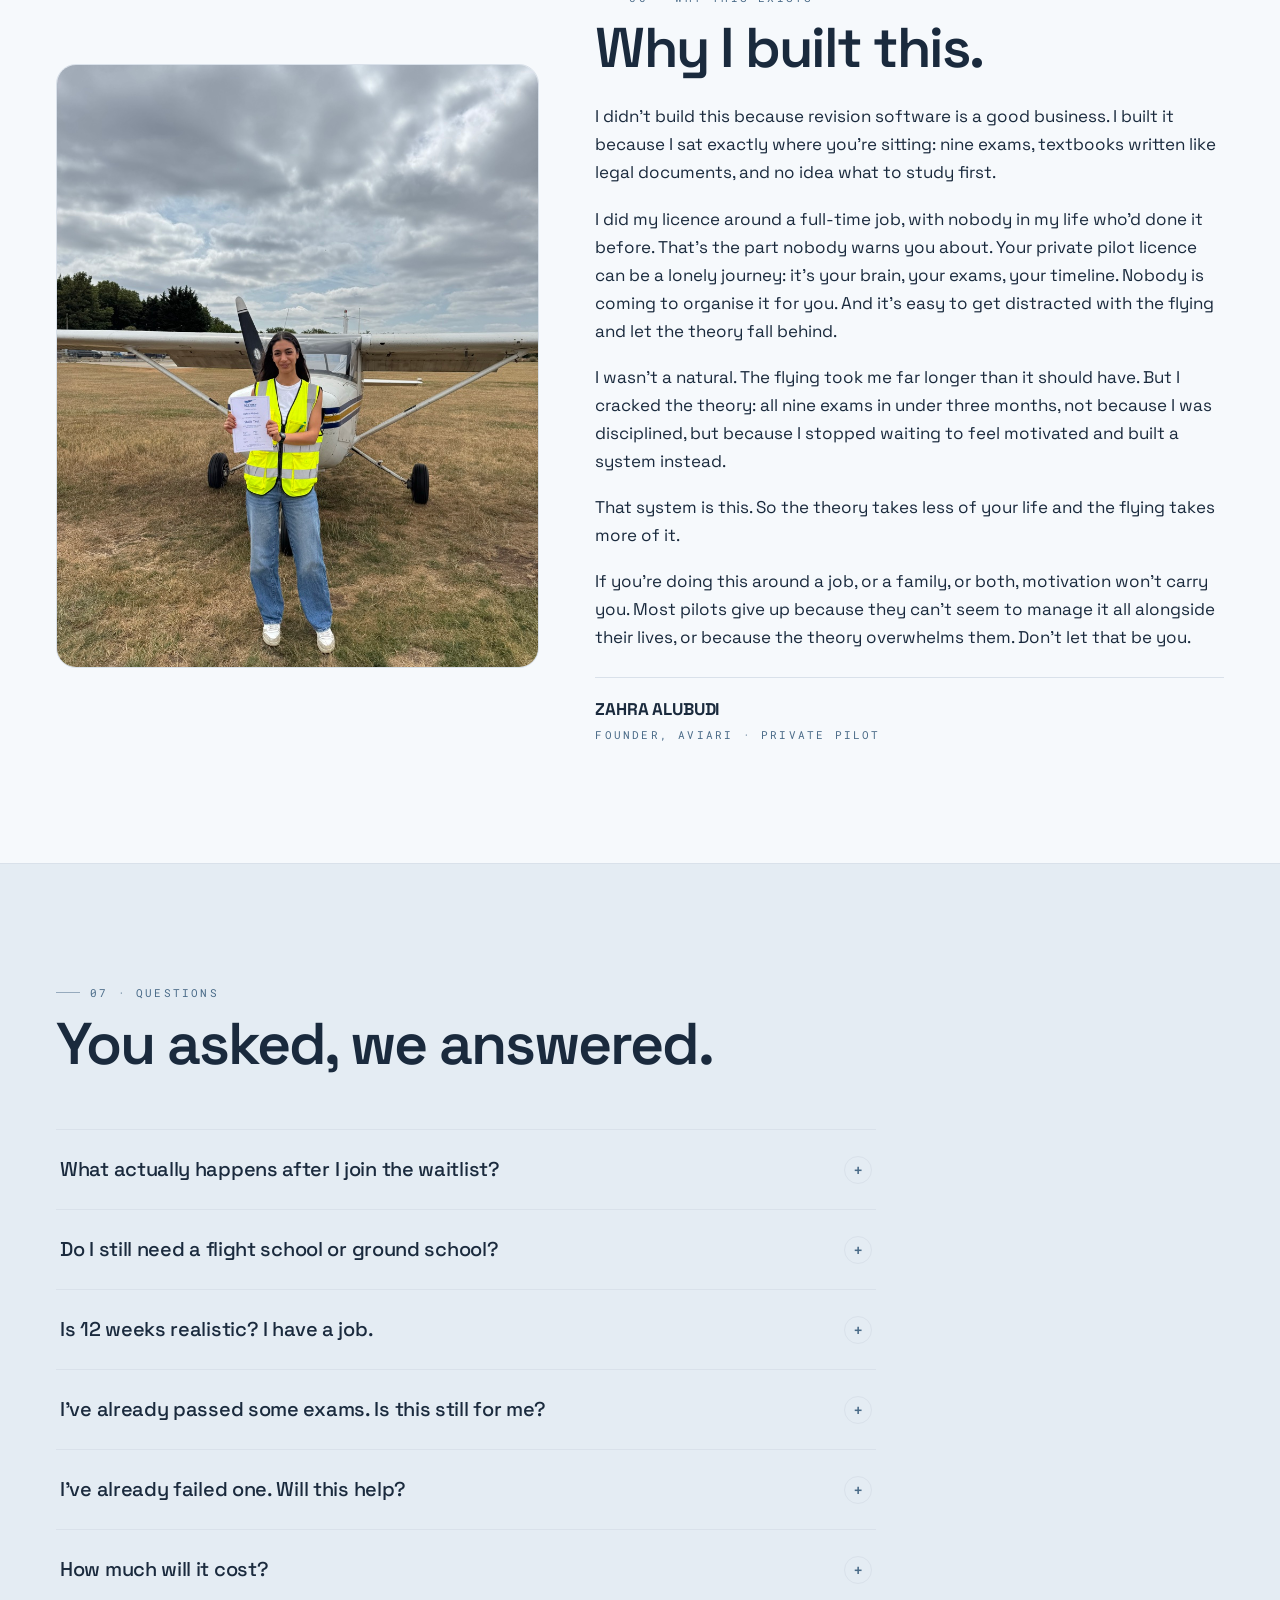
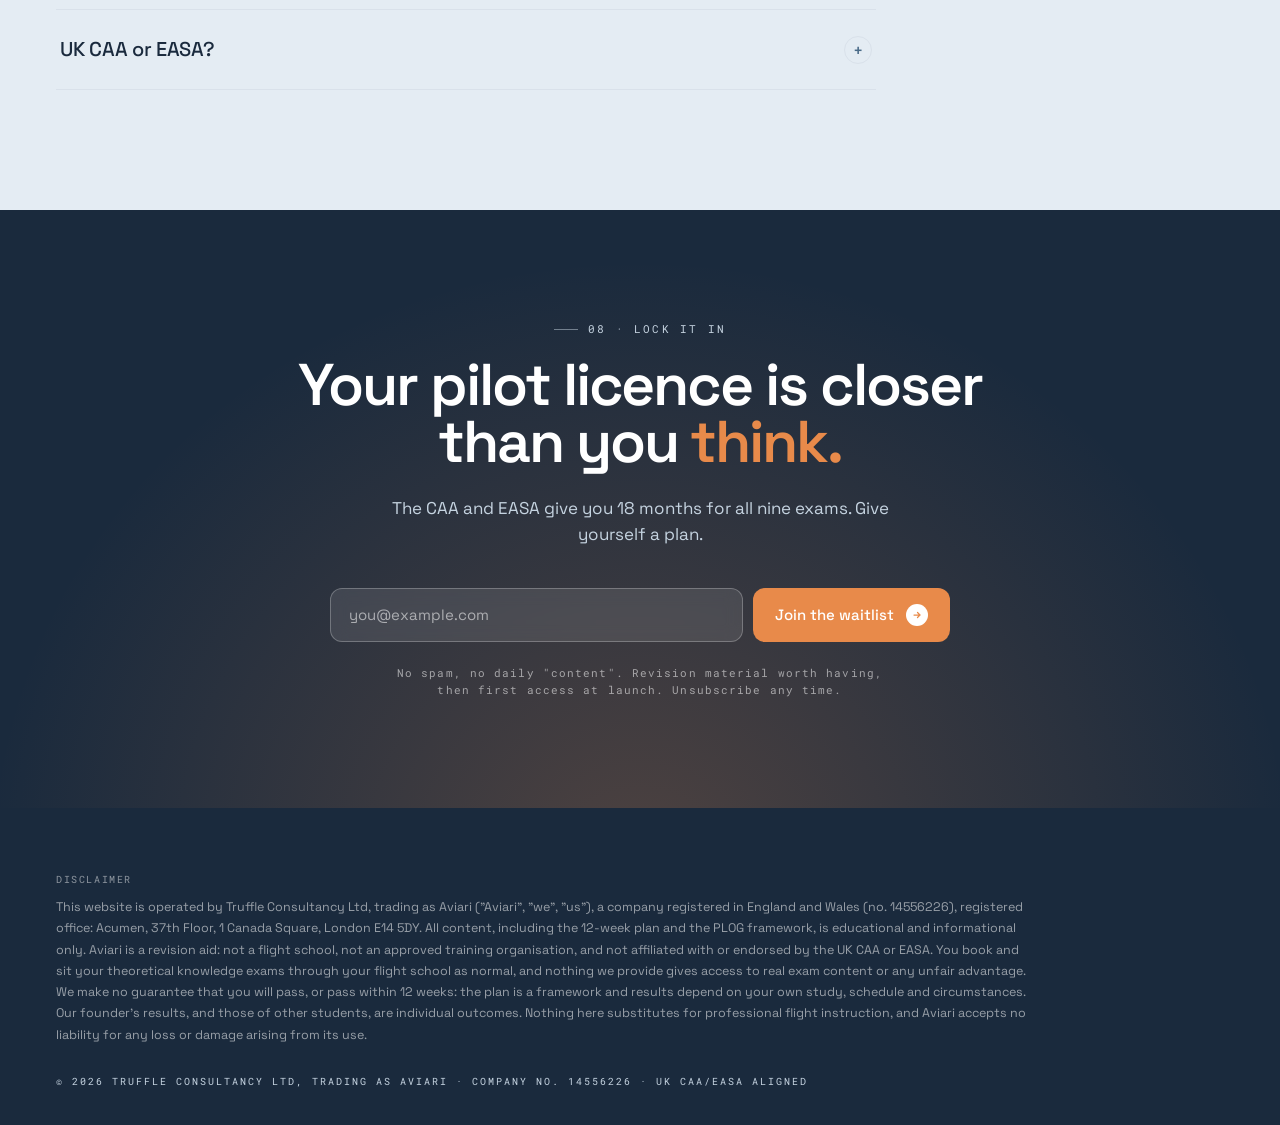
==== commit 5d672b02: "Give shared links a real preview image Neither page carried Open Graph tags, so Instagram and Facebo" ====
--- a/index.html
+++ b/index.html
@@ -3,1166 +3,43 @@
 <head>
 <meta charset="utf-8"/>
 <meta name="viewport" content="width=device-width,initial-scale=1"/>
-<title>Aviari Waitlist · All 9 exams in 12 weeks</title>
-<meta name="description" content="Join the Aviari waitlist. Pass all nine UK CAA PPL theory exams in twelve weeks with a structured plan. Founder pricing locked at signup."/>
-<meta name="robots" content="noindex"/><!-- remove this line when you want the page discoverable -->
-<link rel="preconnect" href="https://fonts.googleapis.com"/>
-<link rel="preconnect" href="https://fonts.gstatic.com" crossorigin/>
-<link href="https://fonts.googleapis.com/css2?family=Space+Grotesk:wght@400;500;600;700&family=Roboto+Mono:wght@400;500;700&display=swap" rel="stylesheet"/>
-<link rel="stylesheet" href="landing.css"/>
+<title>Aviari</title>
+<meta name="robots" content="noindex"/>
+<link rel="icon" href="/favicon.svg?v=2" type="image/svg+xml"/>
+<link rel="icon" href="/favicon-32.png?v=2" type="image/png" sizes="32x32"/>
+<link rel="icon" href="/favicon.ico?v=2" sizes="any"/>
+<link rel="apple-touch-icon" href="/apple-touch-icon.png?v=2"/>
+<!-- The site lives at /waitlist for now. Sending the apex there rather than
+     404ing means anyone who types the bare domain still lands somewhere real.
+     Replace this file when there is a proper landing page for the root. -->
+<link rel="canonical" href="https://aviari.co/waitlist/"/>
+<!-- Scrapers do not follow the meta-refresh, so the apex needs its own
+     preview or a shared "aviari.co" link renders bare. -->
+<meta property="og:type" content="website"/>
+<meta property="og:site_name" content="Aviari"/>
+<meta property="og:url" content="https://aviari.co/waitlist/"/>
+<meta property="og:title" content="All 9 PPL exams in 12 weeks | Aviari"/>
+<meta property="og:description" content="A week-by-week plan for all nine UK CAA and EASA theory exams, with notes, flashcards, audio and mocks. Join the waitlist to lock in the launch price."/>
+<meta property="og:image" content="https://aviari.co/waitlist/og.jpg"/>
+<meta property="og:image:width" content="1200"/>
+<meta property="og:image:height" content="630"/>
+<meta name="twitter:card" content="summary_large_image"/>
+<meta name="twitter:image" content="https://aviari.co/waitlist/og.jpg"/>
+<meta http-equiv="refresh" content="0; url=/waitlist/"/>
+<script>window.location.replace('/waitlist/')</script>
 <style>
-  /* no sideways scroll, ever */
-  html, body { overflow-x: hidden; max-width: 100%; }
-
-  /* ---------------- Hero · video left, signup right · light ---------------- */
-  .hero-w {
-    position: relative;
-    margin: -76px 0 0;
-    background: var(--paper);
-    overflow: hidden;
-    color: var(--ink);
+  body {
+    margin: 0; min-height: 100vh;
+    display: grid; place-items: center;
+    background: #f6f9fc; color: #4a6b88;
+    font-family: 'Space Grotesk', -apple-system, BlinkMacSystemFont, 'Helvetica Neue', sans-serif;
+    font-size: 15px;
   }
-  .hero-w::before {
-    content:''; position: absolute; inset: 0;
-    background: radial-gradient(ellipse 55% 65% at 100% -5%, rgba(232,138,74,0.14), transparent 100%);
-    pointer-events: none;
-  }
-  .hero-w::after {
-    content:''; position: absolute; inset: 0;
-    background: radial-gradient(ellipse 50% 60% at -5% 105%, rgba(197,211,224,0.4), transparent 100%);
-    pointer-events: none;
-  }
-  .hero-w .wrap {
-    position: relative; z-index: 1;
-    padding-top: 150px; padding-bottom: 88px;
-    display: grid; grid-template-columns: 1.05fr 1fr;
-    gap: 72px; align-items: center;
-    min-height: 720px;
-  }
-
-  /* left · video */
-  .hero-video {
-    position: relative;
-    border-radius: 20px; overflow: hidden;
-    border: 1px solid var(--line);
-    background: #0e1622;
-    box-shadow: 0 40px 80px -24px rgba(26,42,61,0.35);
-    aspect-ratio: 9 / 16;
-    max-width: 430px;
-    justify-self: center;
-    width: 100%;
-  }
-  .hero-video video {
-    width: 100%; height: 100%; object-fit: cover; display: block;
-  }
-  .hero-video .vtag {
-    position: absolute; left: 16px; top: 16px; z-index: 2;
-    font-family: var(--f-mono); font-size: 10px; letter-spacing: 0.2em; text-transform: uppercase;
-    color: white; background: rgba(14,22,34,0.65);
-    -webkit-backdrop-filter: blur(8px); backdrop-filter: blur(8px);
-    border: 1px solid rgba(255,255,255,0.15);
-    padding: 7px 12px; border-radius: 999px;
-    display: inline-flex; align-items: center; gap: 8px;
-  }
-  .hero-video .vtag i {
-    width: 6px; height: 6px; border-radius: 50%; background: var(--flare);
-    animation: blink 1.4s infinite; display: inline-block;
-  }
-
-  /* right · copy + form · pill matches the video's "Watch" tag */
-  .hero-copy .crumb, .crumb-m {
-    color: white; background: var(--deep);
-    border: 1px solid rgba(255,255,255,0.15);
-    padding: 8px 14px; border-radius: 999px;
-    font-family: var(--f-mono); font-size: 10px; letter-spacing: 0.2em; text-transform: uppercase;
-    display: inline-flex; gap: 9px; align-items: center;
-  }
-  .hero-copy .crumb i, .crumb-m i {
-    width: 6px; height: 6px; border-radius: 50%; background: var(--flare);
-    animation: blink 1.4s infinite; display: inline-block;
-  }
-  .crumb-m { display: none; }
-  @keyframes blink { 50% { opacity: 0.3; } }
-  .hero-copy h1 {
-    font-family: var(--f-display); font-weight: 600;
-    font-size: clamp(48px, 5.5vw, 84px);
-    line-height: 0.92; letter-spacing: -0.04em;
-    margin: 34px 0 0; color: var(--deep);
-    text-wrap: balance;
-  }
-  .hero-copy h1 .accent { color: var(--flare); }
-  .hero-copy .sub {
-    margin-top: 32px; max-width: 520px;
-    font-size: 18px; line-height: 1.55; color: var(--dusty);
-  }
-  .hero-copy .filter-line {
-    margin-top: 28px; max-width: 520px;
-    font-family: var(--f-mono); font-size: 12px; letter-spacing: 0.06em;
-    line-height: 1.6; color: var(--dusty);
-  }
-  .hero-copy .filter-line b { color: var(--flare-deep); font-weight: 500; }
-  /* light-hero form overrides (base .wl-form styles are for the dark final CTA) */
-  .hero-w .wl-form input[type=email], .hero-w .wl-form input[type=text], .hero-w .wl-form select {
-    background: white; border-color: var(--line); color: var(--ink);
-  }
-  .hero-w .wl-form input::placeholder { color: var(--dusty); }
-  .hero-w .wl-form input:focus, .hero-w .wl-form select:focus { border-color: var(--flare); background: white; }
-  .hero-w .wl-form .ok { color: var(--success); }
-
-  /* signup form */
-  .wl-form { display: flex; gap: 10px; margin-top: 38px; max-width: 560px; flex-wrap: wrap; }
-  .wl-form input[type=email], .wl-form input[type=text], .wl-form select {
-    font-family: var(--f-display); font-size: 15px;
-    padding: 15px 18px; border-radius: 12px; border: 1px solid rgba(255,255,255,0.25);
-    background: rgba(255,255,255,0.1); color: white; min-width: 0;
-    -webkit-backdrop-filter: blur(8px); backdrop-filter: blur(8px);
-    outline: none; transition: border-color 180ms var(--ease-drift), background 180ms var(--ease-drift);
-  }
-  .wl-form input::placeholder { color: rgba(255,255,255,0.55); }
-  .wl-form input:focus, .wl-form select:focus { border-color: var(--flare); background: rgba(255,255,255,0.16); }
-  .wl-form input[type=email] { flex: 1 1 240px; }
-  .wl-form .btn { border: none; cursor: pointer; }
-  .wl-form .ok {
-    display: none; flex-basis: 100%;
-    font-family: var(--f-mono); font-size: 12px; letter-spacing: 0.08em;
-    color: #9fd8b4; padding-top: 4px;
-  }
-  .hero-copy .count-line {
-    margin-top: 38px; padding-top: 24px;
-    border-top: 1px solid var(--line);
-    font-family: var(--f-mono); font-size: 11px; letter-spacing: 0.18em; text-transform: uppercase;
-    color: var(--dusty);
-  }
-  .hero-copy .count-line b {
-    font-family: var(--f-display); font-size: 20px; letter-spacing: -0.01em;
-    color: var(--flare-deep); font-weight: 600; margin-right: 8px;
-  }
-
-  .h2-oneline { white-space: nowrap; font-size: clamp(32px, 4.6vw, 64px); }
-  @media (max-width: 700px) {
-    .h2-oneline { white-space: normal; font-size: clamp(34px, 9vw, 44px); }
-    .faq-oneline { white-space: nowrap !important; font-size: clamp(24px, 8vw, 34px) !important; }
-    .nav { display: none; }
-    .hero-w .wrap { padding-top: 28px; }
-    .hero-video .vtag { display: none; }
-    .cta-wl { padding: 76px 0; }
-    .cta-wl h2 { font-size: 33px; letter-spacing: -0.03em; line-height: 1.08; }
-    .cta-wl h2 br { display: none; }
-    .cta-wl p { font-size: 15px; margin-top: 18px; }
-  }
-
-  /* ---------------- Clock strip ---------------- */
-  .clock {
-    background: var(--deep); color: white; padding: 34px 0;
-  }
-  .clock .row { display: flex; gap: 40px; align-items: center; flex-wrap: wrap; justify-content: space-between; }
-  .clock .msg { font-family: var(--f-display); font-size: 20px; letter-spacing: -0.015em; max-width: 620px; line-height: 1.4; }
-  .clock .msg b { color: var(--flare); font-weight: 600; }
-  .clock .rule {
-    font-family: var(--f-mono); font-size: 11px; letter-spacing: 0.2em; text-transform: uppercase;
-    color: var(--mist); display: flex; gap: 28px; flex-wrap: wrap;
-  }
-  .clock .rule b { color: white; font-family: var(--f-display); font-size: 20px; letter-spacing: -0.01em; display: block; margin-top: 4px; }
-
-  /* ---------------- Objections ---------------- */
-  .fears { display: grid; grid-template-columns: repeat(3, 1fr); gap: 18px; }
-  .fear {
-    background: white; border: 1px solid var(--line); border-radius: 16px;
-    padding: 28px 26px;
-    font-family: var(--f-display); font-size: 19px; font-weight: 500;
-    letter-spacing: -0.015em; line-height: 1.35; color: var(--deep);
-    position: relative;
-  }
-  .fear::before {
-    content: '“'; display: block;
-    font-size: 44px; line-height: 0.6; color: var(--flare);
-    margin-bottom: 14px; font-weight: 600;
-  }
-  .truth {
-    margin-top: 40px;
-    background:
-      radial-gradient(ellipse 90% 65% at 50% 110%, rgba(232,138,74,0.55), transparent 70%),
-      linear-gradient(180deg, #3a4b66 0%, #6a7d94 40%, #c5a089 70%, #e88a4a 100%);
-    border-radius: 20px;
-    padding: 48px 52px; color: white;
-    display: grid; grid-template-columns: auto 1fr; gap: 32px; align-items: start;
-    position: relative; overflow: hidden;
-  }
-
-  .truth .tag { font-family: var(--f-mono); font-size: 11px; letter-spacing: 0.22em; color: var(--flare); text-transform: uppercase; white-space: nowrap; padding-top: 6px; }
-  .truth p { margin: 0; font-size: 19px; line-height: 1.55; color: rgba(255,255,255,0.92); max-width: 760px; position: relative; z-index: 1; }
-  .truth p b { color: white; font-weight: 600; }
-
-  /* ---------------- 12-week plan ---------------- */
-  .plan { background: white; border: 1px solid var(--line); border-radius: 20px; overflow: hidden; }
-  .plan .phead {
-    display: flex; justify-content: space-between; align-items: center;
-    padding: 22px 30px; border-bottom: 1px solid var(--line);
-    font-family: var(--f-mono); font-size: 11px; letter-spacing: 0.2em; text-transform: uppercase; color: var(--dusty);
-  }
-  .plan .phead .o { color: var(--flare-deep); }
-  .plan .rows { display: flex; flex-direction: column; }
-  .plan .prow {
-    display: grid; grid-template-columns: 130px 1fr auto; gap: 24px; align-items: center;
-    padding: 20px 30px; border-top: 1px solid var(--line);
-  }
-  .plan .prow:first-child { border-top: none; }
-  .plan .wk { font-family: var(--f-mono); font-size: 11px; letter-spacing: 0.18em; text-transform: uppercase; color: var(--flare-deep); }
-  .plan .what { font-family: var(--f-display); font-size: 19px; font-weight: 500; letter-spacing: -0.015em; color: var(--deep); }
-  .plan .what span { color: var(--dusty); font-weight: 400; font-size: 15px; display: block; margin-top: 2px; }
-  .plan .exams { font-family: var(--f-mono); font-size: 10px; letter-spacing: 0.16em; text-transform: uppercase; color: var(--dusty); display: flex; gap: 8px; flex-wrap: wrap; justify-content: flex-end; }
-  .plan .exams i {
-    font-style: normal; padding: 6px 10px; border: 1px solid var(--line); border-radius: 999px;
-  }
-  .plan .exams i.pass { background: rgba(232,138,74,0.1); border-color: var(--flare); color: var(--flare-deep); }
-
-  /* ---------------- Unlocks ---------------- */
-  .unlock-head { max-width: 640px; }
-  .progress-track {
-    margin: 40px 0 28px; height: 8px; border-radius: 4px; background: var(--line);
-    position: relative; overflow: visible;
-  }
-  .progress-track .fill {
-    position: absolute; left: 0; top: 0; height: 100%; border-radius: 4px;
-    background: linear-gradient(90deg, var(--flare-deep), var(--flare));
-    transition: width 600ms var(--ease-settle);
-  }
-  .unlocks { display: grid; grid-template-columns: repeat(4, 1fr); gap: 16px; }
-  .unlock {
-    background: white; border: 1px solid var(--line); border-radius: 16px;
-    padding: 24px 22px; display: flex; flex-direction: column; gap: 10px; min-height: 190px;
-  }
-  .unlock .at { font-family: var(--f-mono); font-size: 11px; letter-spacing: 0.2em; text-transform: uppercase; color: var(--flare-deep); display: flex; align-items: center; gap: 10px; }
-  .unlock .at::before { content:''; width: 22px; height: 1px; background: var(--flare); }
-  .unlock h3 { font-size: 20px; letter-spacing: -0.02em; margin: 0; }
-  .unlock p { color: var(--dusty); font-size: 14px; line-height: 1.5; margin: 0; flex: 1; }
-  .unlock .st {
-    font-family: var(--f-mono); font-size: 10px; letter-spacing: 0.16em; text-transform: uppercase;
-    padding-top: 12px; border-top: 1px solid var(--line); color: var(--dusty);
-  }
-  .unlock.hit { border-color: var(--flare); }
-  .unlock.hit .st { color: var(--flare-deep); }
-  .unlock-note {
-    margin-top: 24px; font-family: var(--f-mono); font-size: 12px; letter-spacing: 0.04em;
-    color: var(--dusty); line-height: 1.6;
-  }
-
-  /* ---------------- Founder note ---------------- */
-  .founder {
-    display: grid; grid-template-columns: 1fr 1.3fr; gap: 56px; align-items: center;
-  }
-  .founder .photo {
-    border-radius: 20px; overflow: hidden; border: 1px solid var(--line);
-    box-shadow: var(--e4); aspect-ratio: 4/5; background: var(--haze);
-  }
-  .founder .photo img { width: 100%; height: 100%; object-fit: cover; display: block; }
-  .founder .note p { color: var(--deep); font-size: 17px; line-height: 1.65; margin: 0 0 18px; }
-  .founder .note p.dim { color: var(--dusty); }
-  .founder .sig {
-    font-family: var(--f-mono); font-size: 11px; letter-spacing: 0.2em; text-transform: uppercase;
-    color: var(--dusty); margin-top: 26px; padding-top: 18px; border-top: 1px solid var(--line);
-  }
-  .founder .sig b { color: var(--deep); display: block; font-family: var(--f-display); font-size: 17px; letter-spacing: -0.01em; margin-bottom: 3px; }
-
-  /* ---------------- What you're getting · sunset gradient from MPA design system ---------------- */
-  .s-dark.s-sunset {
-    background:
-      radial-gradient(ellipse 90% 65% at 50% 110%, rgba(232,138,74,0.55), transparent 70%),
-      linear-gradient(180deg, #3a4b66 0%, #6a7d94 40%, #c5a089 70%, #e88a4a 100%);
-    border-top: none;
-  }
-  .s-dark.s-sunset .get {
-    background: rgba(26,42,61,0.32);
-    border-color: rgba(255,255,255,0.16);
-  }
-  .gets { display: grid; grid-template-columns: 1fr 1fr; gap: 18px 20px; }
-  .get {
-    display: flex; gap: 20px; align-items: flex-start;
-    background: rgba(255,255,255,0.04); border: 1px solid rgba(255,255,255,0.1);
-    border-radius: 16px; padding: 28px 28px 26px;
-  }
-  .get .gn { font-family: var(--f-mono); font-size: 12px; letter-spacing: 0.14em; color: var(--flare); padding-top: 5px; flex-shrink: 0; }
-  .get .gt {
-    font-family: var(--f-display); font-size: 20px; font-weight: 600;
-    letter-spacing: -0.015em; line-height: 1.25; color: white; margin: 0 0 9px;
-  }
-  .get p { margin: 0; color: var(--mist); font-size: 14.5px; line-height: 1.55; }
-
-  /* what's-inside ALT B: blocks then a bottom-cropped image peek */
-  .peek-section { padding-bottom: 0 !important; }
-  .peek-section .gets { gap: 12px; }
-  .peek-section .get { padding: 14px 18px; }
-  .peek-section .get .gt { font-size: 15px; margin-bottom: 4px; }
-  .peek-section .get p { font-size: 12px; }
-  .peek-section .get .gn { font-size: 10.5px; padding-top: 3px; }
-  .peek { margin-top: 38px; height: 600px; overflow: hidden; }
-  .peek img {
-    display: block; width: 100%; max-width: 1080px; margin: 0 auto;
-    border-radius: 16px 16px 0 0; border: 1px solid rgba(255,255,255,0.25); border-bottom: none;
-    box-shadow: 0 -20px 60px -30px rgba(15,26,38,0.5);
-  }
-
-  /* ---------------- Waitlist pricing ---------------- */
-  .prices { display: grid; grid-template-columns: repeat(4, 1fr); gap: 16px; }
-  .price-card {
-    background: white; border: 1px solid var(--line); border-radius: 18px;
-    padding: 26px 24px 22px; display: flex; flex-direction: column; gap: 4px;
-    position: relative;
-  }
-  .price-card .off {
-    position: absolute; top: -12px; right: 16px;
-    font-family: var(--f-mono); font-size: 10px; letter-spacing: 0.12em; text-transform: uppercase;
-    background: var(--flare); color: white; padding: 6px 11px; border-radius: 999px;
-    box-shadow: var(--e2);
-  }
-  .price-card h3 { font-size: 21px; letter-spacing: -0.02em; margin: 0; }
-  .price-card .who { font-family: var(--f-mono); font-size: 10px; letter-spacing: 0.16em; text-transform: uppercase; color: var(--dusty); margin-top: 4px; }
-  .price-card .was {
-    margin-top: 18px; font-family: var(--f-mono); font-size: 12px; color: var(--dusty);
-  }
-  .price-card .was s { text-decoration-color: var(--flare-deep); text-decoration-thickness: 1.5px; }
-  .price-card .now { font-family: var(--f-display); font-weight: 600; font-size: 38px; letter-spacing: -0.03em; color: var(--deep); line-height: 1; margin-top: 4px; }
-  .price-card .now span { font-size: 16px; color: var(--dusty); font-weight: 500; }
-  .price-card .now-l { font-family: var(--f-mono); font-size: 9.5px; letter-spacing: 0.18em; text-transform: uppercase; color: var(--flare-deep); margin-top: 6px; }
-  .price-card .meta {
-    margin-top: 18px; padding-top: 14px; border-top: 1px solid var(--line);
-    font-family: var(--f-mono); font-size: 10px; letter-spacing: 0.14em; text-transform: uppercase; color: var(--dusty);
-  }
-  .price-card.feat { background: var(--deep); border-color: var(--deep); }
-  .price-card.feat h3, .price-card.feat .now { color: white; }
-  .price-card.feat .who, .price-card.feat .was, .price-card.feat .meta { color: var(--mist); }
-  .price-card.feat .meta { border-top-color: rgba(255,255,255,0.15); }
-  .price-card.feat .now span { color: var(--mist); }
-  .prices-note {
-    margin-top: 22px; text-align: center;
-    font-family: var(--f-mono); font-size: 11px; letter-spacing: 0.08em; color: var(--dusty); line-height: 1.7;
-  }
-  .prices-cta { display: flex; justify-content: center; margin-top: 26px; }
-
-  /* ---------------- FAQ ---------------- */
-  .faq-list { max-width: 820px; }
-  .faq-list details {
-    border-top: 1px solid var(--line); padding: 0;
-  }
-  .faq-list details:last-child { border-bottom: 1px solid var(--line); }
-  .faq-list summary {
-    cursor: pointer; list-style: none;
-    display: flex; justify-content: space-between; align-items: center; gap: 24px;
-    padding: 24px 4px;
-    font-family: var(--f-display); font-size: 20px; font-weight: 500; letter-spacing: -0.015em; color: var(--deep);
-  }
-  .faq-list summary::-webkit-details-marker { display: none; }
-  .faq-list summary .x {
-    flex-shrink: 0; width: 28px; height: 28px; border-radius: 50%;
-    border: 1px solid var(--line); display: grid; place-items: center;
-    font-family: var(--f-mono); font-size: 14px; color: var(--dusty);
-    transition: transform 200ms var(--ease-snap);
-  }
-  .faq-list details[open] summary .x { transform: rotate(45deg); border-color: var(--flare); color: var(--flare-deep); }
-  .faq-list .a { padding: 0 4px 26px; color: var(--dusty); font-size: 15px; line-height: 1.65; max-width: 700px; }
-  .faq-list .a b { color: var(--deep); }
-
-  /* ---------------- Photo placeholder squares ---------------- */
-  /* EDIT ME: every .ph is a slot for a real photo of a real person.
-     Replace the whole <div class="ph">…</div> with <img src="…"> when you have the shot. */
-  .ph {
-    background: repeating-linear-gradient(45deg, var(--haze), var(--haze) 14px, #edf2f8 14px, #edf2f8 28px);
-    border: 1.5px dashed var(--mist); border-radius: 12px;
-    display: grid; place-items: center; text-align: center;
-    color: var(--dusty); font-family: var(--f-mono); font-size: 10px;
-    letter-spacing: 0.14em; text-transform: uppercase;
-    padding: 14px; line-height: 1.8;
-  }
-  .ph.dark {
-    background: repeating-linear-gradient(45deg, rgba(255,255,255,0.05), rgba(255,255,255,0.05) 14px, rgba(255,255,255,0.09) 14px, rgba(255,255,255,0.09) 28px);
-    border-color: rgba(255,255,255,0.3); color: rgba(255,255,255,0.6);
-  }
-  .ava {
-    width: 44px; height: 44px; border-radius: 50%; flex-shrink: 0;
-    border: 1.5px dashed var(--mist); background: var(--haze);
-    display: grid; place-items: center;
-    font-family: var(--f-mono); font-size: 8px; letter-spacing: 0.1em;
-    color: var(--dusty); text-transform: uppercase;
-  }
-
-  /* ---------------- Old way vs the plan ---------------- */
-  .ways { display: grid; grid-template-columns: 1fr 1fr; gap: 56px; align-items: stretch; }
-  .way { display: flex; flex-direction: column; }
-  /* pill row: caption above pill, both centred, fixed structure so columns align */
-  .way .pillrow {
-    display: flex; flex-direction: column; justify-content: flex-end; align-items: center; gap: 10px;
-    height: 68px; margin-bottom: 24px; text-align: center;
-  }
-  .way .pillcap {
-    font-family: var(--f-mono); font-size: 10px; letter-spacing: 0.16em; text-transform: uppercase;
-    color: var(--dusty);
-  }
-  .way .pill {
-    display: inline-flex; align-items: center;
-    height: 46px; padding: 0 24px; border-radius: 11px;
-    font-family: var(--f-display); font-size: 19px; font-weight: 600; letter-spacing: -0.015em;
-    color: white; white-space: nowrap;
-  }
-  .way.old .pill { background: var(--dusty); }
-  .way.new .pill { background: var(--flare); }
-  .way .bubbles {
-    position: relative; display: flex; flex-direction: column; gap: 17px;
-    flex: 1;
-  }
-  /* old column: extra air so the floating tags never kiss the bubble above */
-  .way.old .bubbles { gap: 27px; }
-  /* the timeline spine that strings the Aviari messages together */
-  .way.new .bubbles::before {
-    content:''; position: absolute; left: 50%; top: -17px; bottom: -17px; width: 2px;
-    background: var(--line); transform: translateX(-50%);
-  }
-  /* text-message bubbles: width follows the text, like a chat thread */
-  .bubble {
-    background: white; border: 1px solid var(--line); border-radius: 13px;
-    min-height: 54px; padding: 13px 22px; box-shadow: var(--e1);
-    font-family: var(--f-display); font-size: 16px; font-weight: 500;
-    letter-spacing: -0.01em; line-height: 1.4; color: var(--deep);
-    width: fit-content; max-width: 84%; position: relative;
-    display: flex; align-items: center; gap: 13px;
-  }
-  /* old column: scattered, like a mess of half-finished starts */
-  .way.old .bubble:nth-child(1) { align-self: center; }
-  .way.old .bubble:nth-child(2) { align-self: flex-start; margin-left: 4%; }
-  .way.old .bubble:nth-child(3) { align-self: flex-end; margin-right: 6%; }
-  .way.old .bubble:nth-child(4) { align-self: flex-start; margin-left: 10%; }
-  .way.old .bubble:nth-child(5) { align-self: flex-end; }
-  .way.old .bubble:nth-child(6) { align-self: flex-start; margin-left: 7%; }
-  /* new column: strung on the spine, drifting like a chat thread */
-  .way.new .bubble { align-self: center; z-index: 1; }
-  .way.new .bubble:nth-child(odd) { transform: translateX(-5%); }
-  .way.new .bubble:nth-child(even) { transform: translateX(5%); }
-  .bubble .tag {
-    position: absolute; top: -15px; right: -14px;
-    background: var(--ink); color: white;
-    font-family: var(--f-mono); font-size: 10px; letter-spacing: 0.06em;
-    padding: 6px 12px; border-radius: 999px; white-space: nowrap; font-weight: 400;
-    box-shadow: var(--e2);
-  }
-  .bubble .tag.g { background: var(--flare); }
-  img.ava { width: 56px; height: 56px; margin: -12px 0; object-fit: cover; border: 1.5px solid white; box-shadow: var(--e2); border-radius: 50%; flex-shrink: 0; }
-  .way .cap {
-    margin-top: 22px; font-family: var(--f-mono); font-size: 11px; letter-spacing: 0.12em;
-    text-transform: uppercase; color: var(--dusty); text-align: center;
-  }
-  /* ---------------- The 12-week sitting calendar (PLOG) ---------------- */
-  .plog-cap {
-    margin: 0 0 22px; font-family: var(--f-mono); font-size: 11px; letter-spacing: 0.14em;
-    text-transform: uppercase; color: var(--flare-deep);
-  }
-  .cal-grid { display: grid; grid-template-columns: 1fr 1fr; gap: 20px; }
-  .cal {
-    background: white; border: 1px solid var(--line); border-radius: 16px;
-    overflow: hidden; box-shadow: var(--e2);
-  }
-  .cal-top { background: var(--deep); color: white; padding: 16px 20px 15px; }
-  .cal-top .wkr { font-family: var(--f-mono); font-size: 9px; letter-spacing: 0.2em; text-transform: uppercase; color: var(--mist); }
-  .cal-top .m { font-family: var(--f-display); font-size: 15.5px; font-weight: 600; letter-spacing: -0.01em; margin-top: 5px; line-height: 1.35; }
-  .cal-top .m span { color: var(--flare); }
-  .cal table { width: 100%; border-collapse: collapse; table-layout: fixed; }
-  .cal th {
-    background: var(--haze); font-family: var(--f-mono); font-weight: 500;
-    font-size: 9px; letter-spacing: 0.14em; text-transform: uppercase; color: var(--dusty);
-    padding: 8px 0; border: 1px solid var(--line); border-top: none;
-  }
-  .cal th.wkh { width: 14.5%; }
-  .cal td {
-    border: 1px solid var(--line); height: 46px; vertical-align: middle;
-    padding: 4px 3px; text-align: center;
-    font-family: var(--f-mono); font-size: 8.5px; letter-spacing: 0.07em;
-    text-transform: uppercase; color: var(--deep); overflow: hidden;
-  }
-  .cal td.sa { background: var(--info-bg); }
-  .cal td.sb { background: rgba(197,211,224,0.45); }
-  .cal td.sc { background: #e7edf3; }
-  .cal td.grill { background: rgba(232,138,74,0.08); color: var(--flare-deep); }
-  .cal td.mock { background: rgba(232,138,74,0.16); color: var(--flare-deep); }
-  .cal td.exam { background: var(--flare); color: white; font-weight: 700; }
-  .cal td.done { background: var(--deep); color: white; font-weight: 700; }
-  .cal td.off { color: var(--mist); }
-  .cal-foot { padding: 14px 20px 16px; display: flex; flex-direction: column; gap: 10px; }
-  .cal-foot .legend {
-    display: flex; gap: 14px; flex-wrap: wrap;
-    font-family: var(--f-mono); font-size: 9px; letter-spacing: 0.1em; text-transform: uppercase; color: var(--dusty);
-  }
-  .legend i {
-    width: 10px; height: 10px; border-radius: 3px; display: inline-block;
-    margin-right: 6px; vertical-align: -1px; border: 1px solid var(--line);
-  }
-  .legend .la { background: var(--info-bg); }
-  .legend .lb { background: rgba(197,211,224,0.45); }
-  .legend .lc { background: #e7edf3; }
-  .legend .lm { background: rgba(232,138,74,0.16); border-color: var(--flare); }
-  .legend .le { background: var(--flare); border-color: var(--flare); }
-  .cal-foot .why { color: var(--dusty); font-size: 13px; line-height: 1.5; margin: 0; }
-
-  /* ---------------- A week on the plan ---------------- */
-  .week {
-    margin-top: 18px; background: white; border: 1px solid var(--line);
-    border-radius: 20px; padding: 26px 30px;
-  }
-  .week .whead {
-    display: flex; justify-content: space-between; align-items: center; flex-wrap: wrap; gap: 12px;
-    font-family: var(--f-mono); font-size: 11px; letter-spacing: 0.2em; text-transform: uppercase; color: var(--dusty);
-  }
-  .week .whead .o { color: var(--flare-deep); }
-  .week .days { display: grid; grid-template-columns: repeat(7, 1fr); gap: 10px; margin-top: 20px; }
-  .day {
-    border: 1px solid var(--line); border-radius: 12px; padding: 12px;
-    min-height: 128px; display: flex; flex-direction: column; gap: 8px;
-  }
-  .day .d { font-family: var(--f-mono); font-size: 10px; letter-spacing: 0.16em; text-transform: uppercase; color: var(--deep); font-weight: 500; }
-  .sess {
-    border-radius: 8px; padding: 8px 10px;
-    font-family: var(--f-mono); font-size: 9px; letter-spacing: 0.1em; text-transform: uppercase; line-height: 1.5;
-  }
-  .sess.lesson { background: var(--info-bg); color: var(--info); }
-  .sess.drill { background: var(--haze); color: var(--dusty); }
-  .sess.mock { background: rgba(232,138,74,0.14); color: var(--flare-deep); }
-  .sess.live { background: var(--success-bg); color: var(--success); }
-  .sess.rest { border: 1px dashed var(--line); color: var(--dusty); background: transparent; }
-
-  /* ---------------- Human cards (dark) ---------------- */
-  .s-dark { background: var(--deep); border-top: none; }
-  .s-dark h2 { color: white; }
-  .s-dark .sec-num { color: var(--mist); }
-  .s-dark .sec-num::before { background: var(--mist); }
-  .s-dark .lead { color: var(--mist); }
-  .hgrid { display: grid; grid-template-columns: 1fr 1fr; gap: 20px; }
-  .hcard {
-    background: rgba(255,255,255,0.04); border: 1px solid rgba(255,255,255,0.1);
-    border-radius: 20px; padding: 24px;
-    display: flex; flex-direction: column; gap: 14px;
-  }
-  .hcard .ph { aspect-ratio: 16 / 10; }
-  .hcard h3 { color: white; font-size: 25px; letter-spacing: -0.02em; margin: 8px 0 0; }
-  .hcard .hsub { color: var(--mist); font-size: 15px; line-height: 1.5; margin: 0; }
-  .hcard ul { list-style: none; margin: 4px 0 0; padding: 0; display: flex; flex-direction: column; gap: 10px; }
-  .hcard li { display: flex; gap: 12px; align-items: baseline; color: var(--mist); font-size: 15px; line-height: 1.5; }
-  .hcard li::before { content: '✓'; color: var(--flare); font-weight: 700; flex-shrink: 0; }
-
-  /* ---------------- Faces wall ---------------- */
-  .faces { display: grid; grid-template-columns: repeat(3, 1fr); gap: 18px; }
-  .face {
-    background: white; border: 1px solid var(--line); border-radius: 16px;
-    padding: 20px; display: flex; flex-direction: column; gap: 14px;
-  }
-  .face .ph { aspect-ratio: 1 / 1; }
-  .face .q {
-    font-family: var(--f-display); font-size: 17px; font-weight: 500;
-    letter-spacing: -0.01em; line-height: 1.45; color: var(--deep); flex: 1;
-  }
-  .face .who {
-    font-family: var(--f-mono); font-size: 10px; letter-spacing: 0.16em; text-transform: uppercase;
-    color: var(--dusty); border-top: 1px solid var(--line); padding-top: 14px;
-  }
-  .face .who b { display: block; font-family: var(--f-display); font-size: 15px; letter-spacing: -0.01em; color: var(--deep); margin-bottom: 3px; }
-
-  /* ---------------- Final CTA ---------------- */
-  .cta-wl {
-    background: var(--deep); color: white; text-align: center;
-    padding: 110px 0; position: relative; overflow: hidden;
-  }
-  .cta-wl::before { content:''; position: absolute; inset: -10%; background: radial-gradient(ellipse at 50% 100%, rgba(232,138,74,0.25), transparent 60%); }
-  .cta-wl .wrap { position: relative; z-index: 1; }
-  .cta-wl .sec-num { color: var(--mist); justify-content: center; }
-  .cta-wl .sec-num::before { background: var(--mist); }
-  .cta-wl h2 { color: white; font-size: clamp(38px, 4.6vw, 64px); letter-spacing: -0.035em; line-height: 0.98; margin: 18px 0 0; }
-  .cta-wl h2 .accent { color: var(--flare); }
-  .cta-wl p { max-width: 520px; margin: 24px auto 0; color: var(--mist); font-size: 17px; line-height: 1.55; }
-  .cta-wl .wl-form { margin: 40px auto 0; max-width: 620px; justify-content: center; }
-  .cta-wl .wl-form input[type=text] { flex: 0 1 170px; }
-  .cta-wl .wl-form select { flex: 0 1 220px; appearance: none; }
-  .cta-wl .wl-form select option { color: var(--deep); }
-  .cta-wl .small {
-    margin-top: 22px; font-family: var(--f-mono); font-size: 11px; letter-spacing: 0.1em;
-    color: rgba(255,255,255,0.55);
-  }
-
-  .cta-wl .count-line {
-    margin: 28px auto 0; padding-top: 22px; max-width: 620px;
-    border-top: 1px solid rgba(255,255,255,0.15);
-    font-family: var(--f-mono); font-size: 11px; letter-spacing: 0.18em; text-transform: uppercase;
-    color: rgba(255,255,255,0.6); text-align: center; position: relative;
-  }
-  .cta-wl .count-line b {
-    font-family: var(--f-display); font-size: 20px; letter-spacing: -0.01em;
-    color: var(--flare); font-weight: 600; margin-right: 8px;
-  }
-
-  .sec-num { display: flex; align-items: center; gap: 10px; }
-
-  @media (max-width: 980px) {
-    .fears { grid-template-columns: 1fr 1fr; }
-    .gets { grid-template-columns: 1fr; }
-    .prices { grid-template-columns: 1fr 1fr; }
-    .peek { height: 320px; }
-
-    .unlocks { grid-template-columns: 1fr 1fr; }
-    .ways { grid-template-columns: 1fr; gap: 64px; }
-    .hgrid { grid-template-columns: 1fr; }
-    .faces { grid-template-columns: 1fr 1fr; }
-    .week .days { grid-template-columns: repeat(4, 1fr); }
-    .founder { grid-template-columns: 1fr; gap: 0; }
-    .founder .note { display: contents; }
-    .founder .photo { order: 5; max-width: 420px; margin: 10px 0 26px; }
-    .founder .sig { order: 6; }
-    .truth { grid-template-columns: 1fr; padding: 36px 30px; }
-    .cal-grid { grid-template-columns: 1fr; }
-    /* mobile hero: pill, headline, video, smaller subtext, form */
-    .hero-w .wrap { grid-template-columns: 1fr; gap: 24px; min-height: 0; padding-top: 110px; }
-    .hero-copy { display: contents; }
-    .hero-copy .crumb { display: none; }
-    .crumb-m { display: inline-flex; order: 1; justify-self: center; }
-    .hero-copy h1 { order: 2; margin: 0; text-align: center; }
-    .hero-video { order: 3; aspect-ratio: 9 / 16; max-width: 340px; width: 100%; margin: 4px auto 0; justify-self: center; }
-    .hero-copy .sub { order: 4; margin: 2px 0 0; font-size: 16px; }
-    .hero-copy .filter-line { order: 5; margin: 0; }
-    .hero-copy .wl-form { order: 6; margin: 0; }
-    .hero-copy .count-line { order: 7; margin: 0; padding-top: 18px; }
-    .plan .prow { grid-template-columns: 1fr; gap: 10px; }
-    .plan .exams { justify-content: flex-start; }
-  }
-  @media (max-width: 600px) {
-    .fears { grid-template-columns: 1fr; }
-    .unlocks { grid-template-columns: 1fr; }
-    .faces { grid-template-columns: 1fr; }
-    .prices { grid-template-columns: 1fr; }
-    .week .days { grid-template-columns: 1fr 1fr; }
-    .cal td { height: 40px; padding: 3px 2px; font-size: 7px; }
-    .bubble { max-width: 100%; }
-    .way.new .bubble { transform: none !important; }
-    /* stacked signup form, like the reference: full-width fields, button, recap */
-    .wl-form { gap: 12px; }
-    .wl-form input[type=email], .wl-form input[type=text], .wl-form select,
-    .wl-form .btn { flex: 1 1 100%; width: 100%; justify-content: center; }
-    .hero-copy .count-line, .cta-wl .count-line { text-align: center; }
-  }
+  a { color: #1a2a3d; }
 </style>
 </head>
 <body>
-
-<!-- Slim nav · logo only, no site links. This page is deliberately a dead end -->
-<div class="nav">
-  <div class="nav-inner">
-    <a href="#" class="nav-brand">
-      <span class="nav-mark" aria-hidden="true">
-        <svg viewBox="0 0 414 410" width="36" height="36" fill="currentColor" aria-label="Aviari">
-          <path d="M207.535 38.9175C208.463 39.7732 209.266 46.444 209.569 48.0867C212.259 61.7795 213.571 75.5782 214.853 89.4327C216.221 104.228 216.942 118.601 216.672 133.472C216.519 141.852 216.263 149.591 218.584 157.727C223.945 176.516 241.279 187.269 258.925 192.773C267.965 195.641 276.975 196.637 285.935 199.656C298.815 203.88 311.842 209.585 322.267 218.501C347.567 241.469 355.37 280.85 357.64 313.522C358.048 319.395 357.438 325.41 357.82 331.407C356.353 329.43 351.57 320.127 350.015 317.287C337.64 294.685 324.885 274.202 299.253 265.237C282.93 259.595 261.673 259.13 246.069 266.908C225.495 277.16 213.693 299.355 209.52 321.147C209.051 323.597 208.725 327.03 207.876 329.295C207.722 329.132 207.568 328.97 207.415 328.807C204.338 304.052 192.297 278.135 168.945 266.647C153.231 258.915 131.99 259.883 115.712 265.48C93.9575 272.96 79.759 291.282 69.2673 310.87C65.4988 317.905 61.4675 324.527 58.021 331.785C57.6325 327.825 57.7918 323.035 57.9335 319.03C58.6638 298.412 61.7378 275.225 69.2315 255.96C78.2088 232.883 88.1363 218.581 110.283 207.405C118.234 203.462 126.557 200.313 135.128 198.007C140.151 196.648 145.264 195.768 150.299 194.527C156.314 193.046 162.181 191.014 167.823 188.456C174.54 185.423 180.66 181.211 185.893 176.021C199.045 162.747 199.109 150.42 199.05 133.217C199.024 125.694 199.103 118.17 199.287 110.649C199.424 106.613 199.811 102.581 200.074 98.552C200.861 85.0895 202.276 71.6712 204.316 58.341L206.113 46.5802C206.406 44.6257 206.823 40.6117 207.535 38.9175Z"/>
-        </svg>
-      </span>
-      <span class="nav-word">Aviari</span>
-      <span class="nav-div" aria-hidden="true"></span>
-      <span class="nav-tag">Waitlist</span>
-    </a>
-  </div>
-</div>
-
-<!-- Hero · video left, signup right -->
-<section class="hero-w">
-  <div class="wrap">
-
-    <div class="crumb crumb-m"><i></i>Waitlist is now open</div>
-
-    <!-- EDIT ME: drop your video file into the site folder (e.g. videos/hero.mp4)
-         and update the <source> below. The poster image shows until it loads. -->
-    <div class="hero-video">
-      <span class="vtag"><i></i>Watch · 1:16</span>
-      <video controls autoplay muted playsinline preload="metadata" poster="videos/hero-poster.jpg">
-        <source src="videos/hero.mp4" type="video/mp4"/>
-      </video>
-    </div>
-
-    <div class="hero-copy">
-      <div class="crumb"><i></i>Waitlist is now open</div>
-      <h1>
-        All 9 exams.<br/>
-        <span class="accent">12 weeks.</span>
-      </h1>
-      <p class="sub">The structured revision plan that takes you from first login to your final PPL theory pass in 12 weeks. We help you with what, how and when to study, so you can focus on learning.</p>
-
-      <form class="wl-form" data-wl>
-        <input type="text" name="website" tabindex="-1" autocomplete="off" style="position:absolute;left:-9999px;" aria-hidden="true"/>
-      <input type="email" name="email" placeholder="you@example.com" required aria-label="Email address"/>
-        <button type="submit" class="btn btn-flare btn-lg">
-          Join the waitlist
-          <span class="arr"><svg width="10" height="10" viewBox="0 0 20 20" fill="none" stroke="var(--flare)" stroke-width="2.5" stroke-linecap="round"><path d="M4 10h12M11 5l5 5-5 5"/></svg></span>
-        </button>
-        <span class="ok">✓ You're on the list. Keep an eye on your inbox.</span>
-      </form>
-
-      <p class="filter-line"><b>Warning:</b> don't join unless you're ready to start studying for your PPL exams. This waitlist and discounted price is for pilots who want to get started soon.</p>
-
-      <p class="count-line"><b data-count>–</b><span>pilots already on the list</span></p>
-    </div>
-
-  </div>
-</section>
-
-<!-- The regulator's clock -->
-<section class="clock">
-  <div class="wrap">
-    <div class="row">
-      <p class="msg">Sit your first exam and the CAA/EASA clock starts: <b>all nine passed within 18 months</b>, four attempts per exam, or you start again. Every week without a plan, it's running.</p>
-      <div class="rule">
-        <span>Timeline<b>18 months</b></span>
-        <span>Exams<b>9</b></span>
-        <span>Attempts / exam<b>4</b></span>
-      </div>
-    </div>
-  </div>
-</section>
-
-<!-- Objections -->
-<section class="s">
-  <div class="wrap">
-    <div class="s-head" style="grid-template-columns: 1fr; align-items: start;">
-      <div>
-        <div class="sec-num">Sounds familiar?</div>
-        <h2><b style="font-weight: 700;">I know</b> <span style="font-weight: 400; font-style: italic;">exactly what's holding you back.</span></h2>
-        <p class="lead" style="margin-top: 20px;">Nobody fails PPL theory because they're not smart enough. They stall for the same six reasons, every time.</p>
-      </div>
-    </div>
-
-    <div class="fears">
-      <div class="fear">I'm doing this around a full-time job. I don't have a lot of time.</div>
-      <div class="fear">I passed Air Law months ago and I've completely stalled since.</div>
-      <div class="fear">Which exams should I batch together so the revision overlaps?</div>
-      <div class="fear">I don't know which exam to sit first, or what order to take them in.</div>
-      <div class="fear">I don't know whether to self-study or pay thousands for ground school.</div>
-      <div class="fear">Everyone at the flying club seems further ahead than me.</div>
-    </div>
-
-    <div class="truth">
-      <span class="tag">The truth</span>
-      <p>You don't need more willpower, more free time, or a maths brain. You need a system that tells you <b>what to study today, in what order</b>, and proves you're ready <b>before</b> you book the exam. That's it.</p>
-    </div>
-  </div>
-</section>
-
-<!-- Old way vs the plan -->
-<section class="s" style="background: var(--haze); padding: 64px 0;">
-  <div class="wrap">
-    <div class="s-head" style="grid-template-columns: 1fr; margin-bottom: 40px;">
-      <div>
-        <div class="sec-num">02 · Two ways to do this</div>
-        <h2>The old way, or the Aviari way.</h2>
-        <p class="lead" style="margin-top: 18px; max-width: none;">Same nine exams, two very different six months. Most pilots find the second way only after the first costs them a retake.</p>
-      </div>
-    </div>
-
-    <div class="ways">
-      <div class="way old">
-        <div class="pillrow"><span class="pillcap">How it usually goes 🫠</span><span class="pill">The old way</span></div>
-        <div class="bubbles">
-          <div class="bubble">Buy all the physical textbooks</div>
-          <div class="bubble">Read for months, retain none of it<span class="tag">Which subjects first? 🤯</span></div>
-          <div class="bubble">Grind question banks, memorising answers</div>
-          <div class="bubble">Book the exam hoping you'll pass<span class="tag">Fail Met 😮‍💨</span></div>
-          <div class="bubble">Fail. The 18-month clock keeps ticking</div>
-          <div class="bubble">Motivation gone. I want to quit.<span class="tag">I give up 💀</span></div>
-        </div>
-        <div class="cap">Sound familiar? It's not you. It's the method.</div>
-      </div>
-
-      <div class="way new">
-        <div class="pillrow"><span class="pillcap">How it goes from now on ✈️</span><span class="pill">The Aviari way</span></div>
-        <div class="bubbles">
-          <div class="bubble">Your 12-week plan is waiting<span class="tag g">Day one ✅</span></div>
-          <div class="bubble"><img class="ava" src="photos/ava-flying-1.jpg" alt="Zahra flying"/>Every day is structured. No thinking about what, or when</div>
-          <div class="bubble">Follow a proven method that works</div>
-          <div class="bubble">Spend your time on your weak points<span class="tag g">The pain list 🎯</span></div>
-          <div class="bubble"><img class="ava" src="photos/ava-pilot.jpg" alt="Zahra in the cockpit"/>Active recall: understand it, don't memorise it</div>
-          <div class="bubble">Book each exam knowing you'll pass. All nine, first time<span class="tag g">Week 12 🎉</span></div>
-        </div>
-        <div class="cap">One plan. Every day accounted for.</div>
-      </div>
-    </div>
-  </div>
-</section>
-
-<!-- Waitlist pricing -->
-<section class="s">
-  <div class="wrap">
-    <div class="s-head" style="grid-template-columns: 1fr;">
-      <div>
-        <div class="sec-num">03 · Pricing</div>
-        <h2>Lock in the waitlist price.</h2>
-        <p class="lead" style="margin-top: 18px;">These are the prices waitlist members pay at launch. When doors open to everyone else, the crossed-out prices apply.</p>
-      </div>
-    </div>
-
-    <div class="prices">
-      <div class="price-card feat">
-        <span class="off">Save 15%</span>
-        <h3>PPL bundle</h3>
-        <div class="who">All 9 subjects · 18 months' access</div>
-        <div class="was">Post-launch <s>£199.99</s></div>
-        <div class="now">£170</div>
-        <div class="meta">Flashcards · drills · mocks</div>
-      </div>
-      <div class="price-card">
-        <span class="off">Save 15%</span>
-        <h3>NPPL bundle</h3>
-        <div class="who">5 core subjects · 12 months' access</div>
-        <div class="was">Post-launch <s>£109.99</s></div>
-        <div class="now">£93</div>
-        <div class="meta">Flashcards · drills · mocks</div>
-      </div>
-      <div class="price-card">
-        <span class="off">Save 15%</span>
-        <h3>NPPL to PPL upgrade</h3>
-        <div class="who">4 conversion subjects · 8 months' access</div>
-        <div class="was">Post-launch <s>£89.99</s></div>
-        <div class="now">£76</div>
-        <div class="meta">Flashcards · drills · mocks</div>
-      </div>
-      <div class="price-card">
-        <span class="off">Save 15%</span>
-        <h3>Single subject</h3>
-        <div class="who">Any of the 9 · 2 months' access</div>
-        <div class="was">Post-launch <s>£29.99</s></div>
-        <div class="now">£25</div>
-        <div class="meta">Per subject</div>
-      </div>
-    </div>
-
-    <p class="prices-note">Waitlist prices are locked at signup and honoured at launch. One-off payments, no subscription.</p>
-    <div class="prices-cta">
-      <a href="#join" class="btn btn-flare btn-lg">Join the waitlist to lock these prices
-        <span class="arr"><svg width="10" height="10" viewBox="0 0 20 20" fill="none" stroke="var(--flare)" stroke-width="2.5" stroke-linecap="round"><path d="M4 10h12M11 5l5 5-5 5"/></svg></span>
-      </a>
-    </div>
-  </div>
-</section>
-
-<!-- What's inside: blocks, then a bottom-cropped dashboard peek -->
-<section class="s s-dark s-sunset peek-section">
-  <div class="wrap">
-    <div class="s-head" style="grid-template-columns: 1fr;">
-      <div>
-        <div class="sec-num">04 · What's inside</div>
-        <h2>Here's exactly what you're getting.</h2>
-      </div>
-    </div>
-    <div class="gets">
-      <div class="get"><span class="gn">01</span><div><h3 class="gt">Revision material for every subject</h3></div></div>
-      <div class="get"><span class="gn">02</span><div><h3 class="gt">Audio for every subject</h3></div></div>
-      <div class="get"><span class="gn">03</span><div><h3 class="gt">Flashcards</h3></div></div>
-      <div class="get"><span class="gn">04</span><div><h3 class="gt">A framework and a plan</h3></div></div>
-      <div class="get"><span class="gn">05</span><div><h3 class="gt">A custom-built platform for pilots</h3></div></div>
-      <div class="get"><span class="gn">06</span><div><h3 class="gt">iPad, mobile and desktop</h3></div></div>
-      <div class="get"><span class="gn">07</span><div><h3 class="gt">Daily prompts on what to tackle next</h3></div></div>
-      <div class="get"><span class="gn">08</span><div><h3 class="gt">Mock exams for every subject</h3></div></div>
-    </div>
-    <div class="peek">
-      <img src="photos/dashboard.png" alt="The Aviari Ground School dashboard" loading="lazy"/>
-    </div>
-  </div>
-</section>
-
-<!-- The 12-week plan -->
-<section class="s">
-  <div class="wrap">
-    <div class="s-head">
-      <div>
-        <div class="sec-num">05 · The plan</div>
-        <h2 class="h2-oneline">9 exams. 4 sittings. 12 weeks.</h2>
-        <p class="lead" style="margin-top: 20px; max-width: 620px;">You are not studying nine subjects. You are studying four sittings: pair them right and one block of revision covers two or three exams at once.</p>
-      </div>
-    </div>
-
-    <h3 style="font-size: 26px; letter-spacing: -0.02em; margin: 0 0 20px;">The structure you'll be sitting.</h3>
-
-    <div class="cal-grid">
-
-      <div class="cal">
-        <div class="cal-top">
-          <div class="wkr">Sitting 1 · Weeks 1 to 3</div>
-          <div class="m">Air Law <span>+</span> Operational Procedures</div>
-        </div>
-        <table>
-          <thead><tr><th class="wkh"></th><th>Mon</th><th>Tue</th><th>Wed</th><th>Thu</th><th>Fri</th><th>Sat</th><th>Sun</th></tr></thead>
-          <tbody>
-            <tr><th class="wkh">Week 1</th><td class="sa">Air Law</td><td class="sa">Air Law</td><td class="sa">Air Law</td><td class="sa">Air Law</td><td class="sa">Air Law</td><td class="mock">Mock</td><td class="off">Off</td></tr>
-            <tr><th class="wkh">Week 2</th><td class="sa">Air Law</td><td class="sa">Air Law</td><td class="sa">Air Law</td><td class="sb">Ops</td><td class="sb">Ops</td><td class="mock">Mock</td><td class="off">Off</td></tr>
-            <tr><th class="wkh">Week 3</th><td class="grill">Pain list</td><td class="grill">Pain list</td><td class="grill">Pain list</td><td class="grill">Pain list</td><td class="exam">Exams</td><td class="off">Off</td><td class="off">Off</td></tr>
-          </tbody>
-        </table>
-        <div class="cal-foot">
-          <div class="legend">
-            <span><i class="la"></i>Air Law</span>
-            <span><i class="lb"></i>Ops</span>
-            <span><i class="lm"></i>Mock</span>
-            <span><i class="le"></i>Exam day</span>
-          </div>
-          <p class="why">You meet every rule twice: once in principle, once in practice. That is exactly how it sticks.</p>
-        </div>
-      </div>
-
-      <div class="cal">
-        <div class="cal-top">
-          <div class="wkr">Sitting 2 · Weeks 4 to 6</div>
-          <div class="m">Meteorology <span>+</span> Communications <span>+</span> Human Performance</div>
-        </div>
-        <table>
-          <thead><tr><th class="wkh"></th><th>Mon</th><th>Tue</th><th>Wed</th><th>Thu</th><th>Fri</th><th>Sat</th><th>Sun</th></tr></thead>
-          <tbody>
-            <tr><th class="wkh">Week 4</th><td class="sa">Met</td><td class="sa">Met</td><td class="sa">Met</td><td class="sa">Met</td><td class="sa">Met</td><td class="mock">Mock</td><td class="off">Off</td></tr>
-            <tr><th class="wkh">Week 5</th><td class="sa">Met</td><td class="sa">Met</td><td class="sa">Met</td><td class="sb">Comms</td><td class="sb">Comms</td><td class="mock">Mock</td><td class="off">Off</td></tr>
-            <tr><th class="wkh">Week 6</th><td class="sc">HP</td><td class="sc">HP</td><td class="grill">Pain list</td><td class="grill">Pain list</td><td class="exam">Exams</td><td class="off">Off</td><td class="off">Off</td></tr>
-          </tbody>
-        </table>
-        <div class="cal-foot">
-          <div class="legend">
-            <span><i class="la"></i>Met</span>
-            <span><i class="lb"></i>Comms</span>
-            <span><i class="lc"></i>HP</span>
-            <span><i class="lm"></i>Mock</span>
-            <span><i class="le"></i>Exam day</span>
-          </div>
-          <p class="why">One heavy subject, two light ones. Met gets the attention, the sitting stays balanced.</p>
-        </div>
-      </div>
-
-      <div class="cal">
-        <div class="cal-top">
-          <div class="wkr">Sitting 3 · Weeks 7 to 9</div>
-          <div class="m">Principles of Flight <span>+</span> Aircraft General Knowledge</div>
-        </div>
-        <table>
-          <thead><tr><th class="wkh"></th><th>Mon</th><th>Tue</th><th>Wed</th><th>Thu</th><th>Fri</th><th>Sat</th><th>Sun</th></tr></thead>
-          <tbody>
-            <tr><th class="wkh">Week 7</th><td class="sa">POF</td><td class="sa">POF</td><td class="sa">POF</td><td class="sa">POF</td><td class="sa">POF</td><td class="mock">Mock</td><td class="off">Off</td></tr>
-            <tr><th class="wkh">Week 8</th><td class="sb">AGK</td><td class="sb">AGK</td><td class="sb">AGK</td><td class="sb">AGK</td><td class="sb">AGK</td><td class="mock">Mock</td><td class="off">Off</td></tr>
-            <tr><th class="wkh">Week 9</th><td class="grill">Pain list</td><td class="grill">Pain list</td><td class="grill">Pain list</td><td class="grill">Pain list</td><td class="exam">Exams</td><td class="off">Off</td><td class="off">Off</td></tr>
-          </tbody>
-        </table>
-        <div class="cal-foot">
-          <div class="legend">
-            <span><i class="la"></i>POF</span>
-            <span><i class="lb"></i>AGK</span>
-            <span><i class="lm"></i>Mock</span>
-            <span><i class="le"></i>Exam day</span>
-          </div>
-          <p class="why">The physics of how it flies, and the systems that make it work. Each one deepens the other.</p>
-        </div>
-      </div>
-
-      <div class="cal">
-        <div class="cal-top">
-          <div class="wkr">Sitting 4 · Weeks 10 to 12</div>
-          <div class="m">Navigation <span>+</span> Flight Planning</div>
-        </div>
-        <table>
-          <thead><tr><th class="wkh"></th><th>Mon</th><th>Tue</th><th>Wed</th><th>Thu</th><th>Fri</th><th>Sat</th><th>Sun</th></tr></thead>
-          <tbody>
-            <tr><th class="wkh">Week 10</th><td class="sa">Nav</td><td class="sa">Nav</td><td class="sa">Nav</td><td class="sa">Nav</td><td class="sa">Nav</td><td class="mock">Mock</td><td class="off">Off</td></tr>
-            <tr><th class="wkh">Week 11</th><td class="sb">Flt Plan</td><td class="sb">Flt Plan</td><td class="sb">Flt Plan</td><td class="sb">Flt Plan</td><td class="sb">Flt Plan</td><td class="mock">Mock</td><td class="off">Off</td></tr>
-            <tr><th class="wkh">Week 12</th><td class="grill">Pain list</td><td class="grill">Pain list</td><td class="grill">Pain list</td><td class="grill">Pain list</td><td class="exam">Exams</td><td class="off">Off</td><td class="done">9/9 ✓</td></tr>
-          </tbody>
-        </table>
-        <div class="cal-foot">
-          <div class="legend">
-            <span><i class="la"></i>Nav</span>
-            <span><i class="lb"></i>Flight Planning</span>
-            <span><i class="lm"></i>Mock</span>
-            <span><i class="le"></i>Exam day</span>
-          </div>
-          <p class="why">Both calculation heavy: whizz wheel, headings, fuel. Every hour serves both exams, and it lines up with the nav stage of your flight training.</p>
-        </div>
-      </div>
-
-    </div>
-
-  </div>
-</section>
-
-<!-- Founder note -->
-<!-- EDIT ME: replace the photo, the story, and the signature with your real details.
-     The specifics are what make this section work: real exam names, real scores, real dates. -->
-<section class="s">
-  <div class="wrap">
-    <div class="founder">
-      <div class="photo">
-        <img src="photos/founder.jpg" alt="Zahra after passing her skills test, holding the certificate in front of a Cessna"/>
-      </div>
-      <div class="note">
-        <div class="sec-num">06 · Why this exists</div>
-        <h2 style="margin: 14px 0 26px;">Why I built this.</h2>
-        <p>I didn't build this because revision software is a good business. I built it because I sat exactly where you're sitting: nine exams, textbooks written like legal documents, and no idea what to study first.</p>
-        <p>I did my licence around a full-time job, with nobody in my life who'd done it before. That's the part nobody warns you about. Your private pilot licence can be a lonely journey: it's your brain, your exams, your timeline. Nobody is coming to organise it for you.</p>
-        <p>I wasn't a natural. The flying took me far longer than it should have. But I cracked the theory: all nine exams in under three months, not because I was disciplined, but because I stopped waiting to feel motivated and built a system instead.</p>
-        <p>That system is this. So the theory takes less of your life and the flying takes more of it.</p>
-        <p>If you're doing this around a job, or a family, or both, motivation won't carry you. The 18-month clock is undefeated. Most student pilots never make it to the finish line. I'd like you to.</p>
-        <div class="sig">
-          <b>Zahra Alubudi</b>
-          Founder, Aviari · Private pilot
-        </div>
-      </div>
-    </div>
-  </div>
-</section>
-
-<!-- FAQ -->
-<section class="s" style="background: var(--haze);">
-  <div class="wrap">
-    <div class="s-head" style="grid-template-columns: 1fr;">
-      <div>
-        <div class="sec-num">07 · Questions</div>
-        <h2 class="h2-oneline faq-oneline" style="font-size: clamp(30px, 4.6vw, 64px);">You asked, we answered.</h2>
-      </div>
-    </div>
-
-    <div class="faq-list">
-      <details>
-        <summary>What actually happens after I join the waitlist?<span class="x">+</span></summary>
-        <div class="a">You lock your spot. Between now and launch, I'll send you useful revision materials. Then you get first access when doors open.</div>
-      </details>
-      <details>
-        <summary>Do I still need a flight school or ground school?<span class="x">+</span></summary>
-        <div class="a">You'll sit the official CAA/EASA exams through your flight school as normal. That doesn't change. Aviari is how you make sure you walk in ready to pass them, first time, on a schedule.</div>
-      </details>
-      <details>
-        <summary>Is 12 weeks realistic? I have a job.<span class="x">+</span></summary>
-        <div class="a">Twelve weeks is the pace, and it's ambitious by design. This is intensive: <b>you won't get through it without sacrifices</b>, and yes, that means missing a few pints and skipping a few date nights. Getting a pilot licence is not easy. Lock in for twelve weeks and get it done.</div>
-      </details>
-      <details>
-        <summary>I've already passed some exams. Is this still for me?<span class="x">+</span></summary>
-        <div class="a">Yes. Aviari comes as a full package covering all nine subjects, or as individual subjects. Either way you get a 12-week plan you can adapt around what you've already passed.</div>
-      </details>
-      <details>
-        <summary>I've already failed one. Will this help?<span class="x">+</span></summary>
-        <div class="a">Yes, absolutely. You have four attempts per exam, so one fail is a setback, not the end. The plan rebuilds around your retake, you drill the weak points, and this time you walk in knowing you're ready.</div>
-      </details>
-      <details>
-        <summary>How much will it cost?<span class="x">+</span></summary>
-        <div class="a">The waitlist prices above are exactly what you'll pay at launch: <b>locked at signup, one-off, no subscription</b>. It will never be cheaper than it is for the people on this list.</div>
-      </details>
-      <details>
-        <summary>UK CAA or EASA?<span class="x">+</span></summary>
-        <div class="a">Both. The curriculum is targeted at the UK CAA and EASA syllabi, which share the same nine-subject structure, so it works whichever authority you're training under.</div>
-      </details>
-      </div>
-  </div>
-</section>
-
-<!-- Final CTA -->
-<section class="cta-wl" id="join">
-  <div class="wrap">
-    <div class="sec-num">08 · Lock it in</div>
-    <h2>Your pilot licence is closer<br/>than you <span class="accent">think.</span></h2>
-    <p>The CAA and EASA give you 18 months for all nine exams. Give yourself a plan.</p>
-
-    <form class="wl-form" data-wl>
-      <input type="text" name="website" tabindex="-1" autocomplete="off" style="position:absolute;left:-9999px;" aria-hidden="true"/>
-      <input type="email" name="email" placeholder="you@example.com" required aria-label="Email address"/>
-      <button type="submit" class="btn btn-flare btn-lg">
-        Join the waitlist
-        <span class="arr"><svg width="10" height="10" viewBox="0 0 20 20" fill="none" stroke="var(--flare)" stroke-width="2.5" stroke-linecap="round"><path d="M4 10h12M11 5l5 5-5 5"/></svg></span>
-      </button>
-      <span class="ok">✓ You're on the list. Keep an eye on your inbox.</span>
-    </form>
-
-    <p class="count-line"><b data-count>–</b><span>pilots already on the list</span></p>
-
-    <p class="small">No spam, no daily "content". Revision material worth having, then first access at launch. Unsubscribe any time.</p>
-  </div>
-</section>
-
-<!-- Footer · minimal -->
-<footer class="foot">
-  <div class="wrap">
-    <p style="font-family: var(--f-mono); font-size: 10px; letter-spacing: 0.16em; text-transform: uppercase; color: rgba(255,255,255,0.5); margin: 0 0 10px;">Disclaimer</p>
-    <p style="font-size: 12.5px; line-height: 1.7; color: rgba(255,255,255,0.55); max-width: 980px; margin: 0 0 28px;">This website is operated by Aviari Ltd ("Aviari", "we", "us"). All content, including the 12-week plan and the PLOG framework, is educational and informational only. Aviari is a revision aid: not a flight school, not an approved training organisation, and not affiliated with or endorsed by the UK CAA or EASA. You book and sit your theoretical knowledge exams through your flight school as normal, and nothing we provide gives access to real exam content or any unfair advantage. We make no guarantee that you will pass, or pass within 12 weeks: the plan is a framework and results depend on your own study, schedule and circumstances. Our founder's results, and those of other students, are individual outcomes. Nothing here substitutes for professional flight instruction, and Aviari accepts no liability for any loss or damage arising from its use.</p>
-    <div class="legal" style="border-top: none; padding-top: 0;">
-      <span>© 2026 Aviari Ltd · UK CAA/EASA aligned · v44</span>
-    </div>
-  </div>
-</footer>
-
-<script>
-  // Always open at the top: strip stale #join anchors from shared links and
-  // disable scroll restoration so a fresh visit never starts mid-page.
-  if ('scrollRestoration' in history) history.scrollRestoration = 'manual';
-  if (location.hash) {
-    history.replaceState(null, '', location.pathname + location.search);
-    window.scrollTo(0, 0);
-  }
-  window.addEventListener('pageshow', () => window.scrollTo(0, 0));
-
-  // Pricing CTA scrolls to the signup form without writing #join into the URL.
-  document.querySelectorAll('a[href="#join"]').forEach(a => {
-    a.addEventListener('click', e => {
-      e.preventDefault();
-      const t = document.getElementById('join');
-      if (t) t.scrollIntoView({ behavior: 'smooth' });
-    });
-  });
-
-  // Live counter: real count from Resend via the platform. Hidden below 25
-  // so early days don't look empty; also hidden if the fetch fails.
-  function renderCount(count) {
-    document.querySelectorAll('[data-count]').forEach(el => {
-      const line = el.closest('.count-line');
-      if (typeof count === 'number' && count >= 25) {
-        el.textContent = count.toLocaleString('en-GB');
-        if (line) line.style.display = '';
-      } else {
-        if (line) line.style.display = 'none';
-      }
-    });
-  }
-  renderCount(null);
-  fetch('https://web--aviari-prod.europe-west4.hosted.app/api/waitlist/count')
-    .then(res => res.ok ? res.json() : null)
-    .then(data => { if (data) renderCount(data.count); })
-    .catch(() => {});
-
-  // ------------------------------------------------------------------
-  // FORM SUBMISSION: currently shows a local success state only.
-  // Wire it up: replace the body of submitWaitlist() with a POST to
-  // your email provider (ConvertKit / MailerLite / Tally / your own
-  // endpoint). Keep the success state. It's the reward.
-  // ------------------------------------------------------------------
-  async function submitWaitlist(data) {
-    const res = await fetch('https://web--aviari-prod.europe-west4.hosted.app/api/waitlist', {
-      method: 'POST',
-      headers: { 'Content-Type': 'application/json' },
-      body: JSON.stringify({ email: data.email, website: data.website || '' }),
-    });
-    if (!res.ok) throw new Error('waitlist signup failed: ' + res.status);
-  }
-
-  document.querySelectorAll('[data-wl]').forEach(form => {
-    form.addEventListener('submit', async e => {
-      e.preventDefault();
-      const data = Object.fromEntries(new FormData(form).entries());
-      const btn = form.querySelector('button');
-      btn.disabled = true; btn.style.opacity = 0.6;
-      const ok = form.querySelector('.ok');
-      try {
-        await submitWaitlist(data);
-        // Success is a whole page, not a line of text under the button \u2014 the
-        // navigation itself is the confirmation. Keep the button disabled on
-        // the way out so a second click can't fire a duplicate signup.
-        window.location.assign('confirmed.html');
-        return;
-      } catch (err) {
-        ok.textContent = 'Something went wrong. Please try again in a minute.';
-        ok.style.color = '#d9461f';
-        ok.style.display = 'block';
-        // Only re-enable on failure; on success the button stays dead until
-        // the browser leaves the page.
-        btn.disabled = false; btn.style.opacity = 1;
-      }
-    });
-  });
-</script>
-
+  <!-- Only seen if both the redirect and the script are blocked. -->
+  <p>Taking you to the waitlist &mdash; <a href="/waitlist/">continue</a>.</p>
 </body>
 </html>
